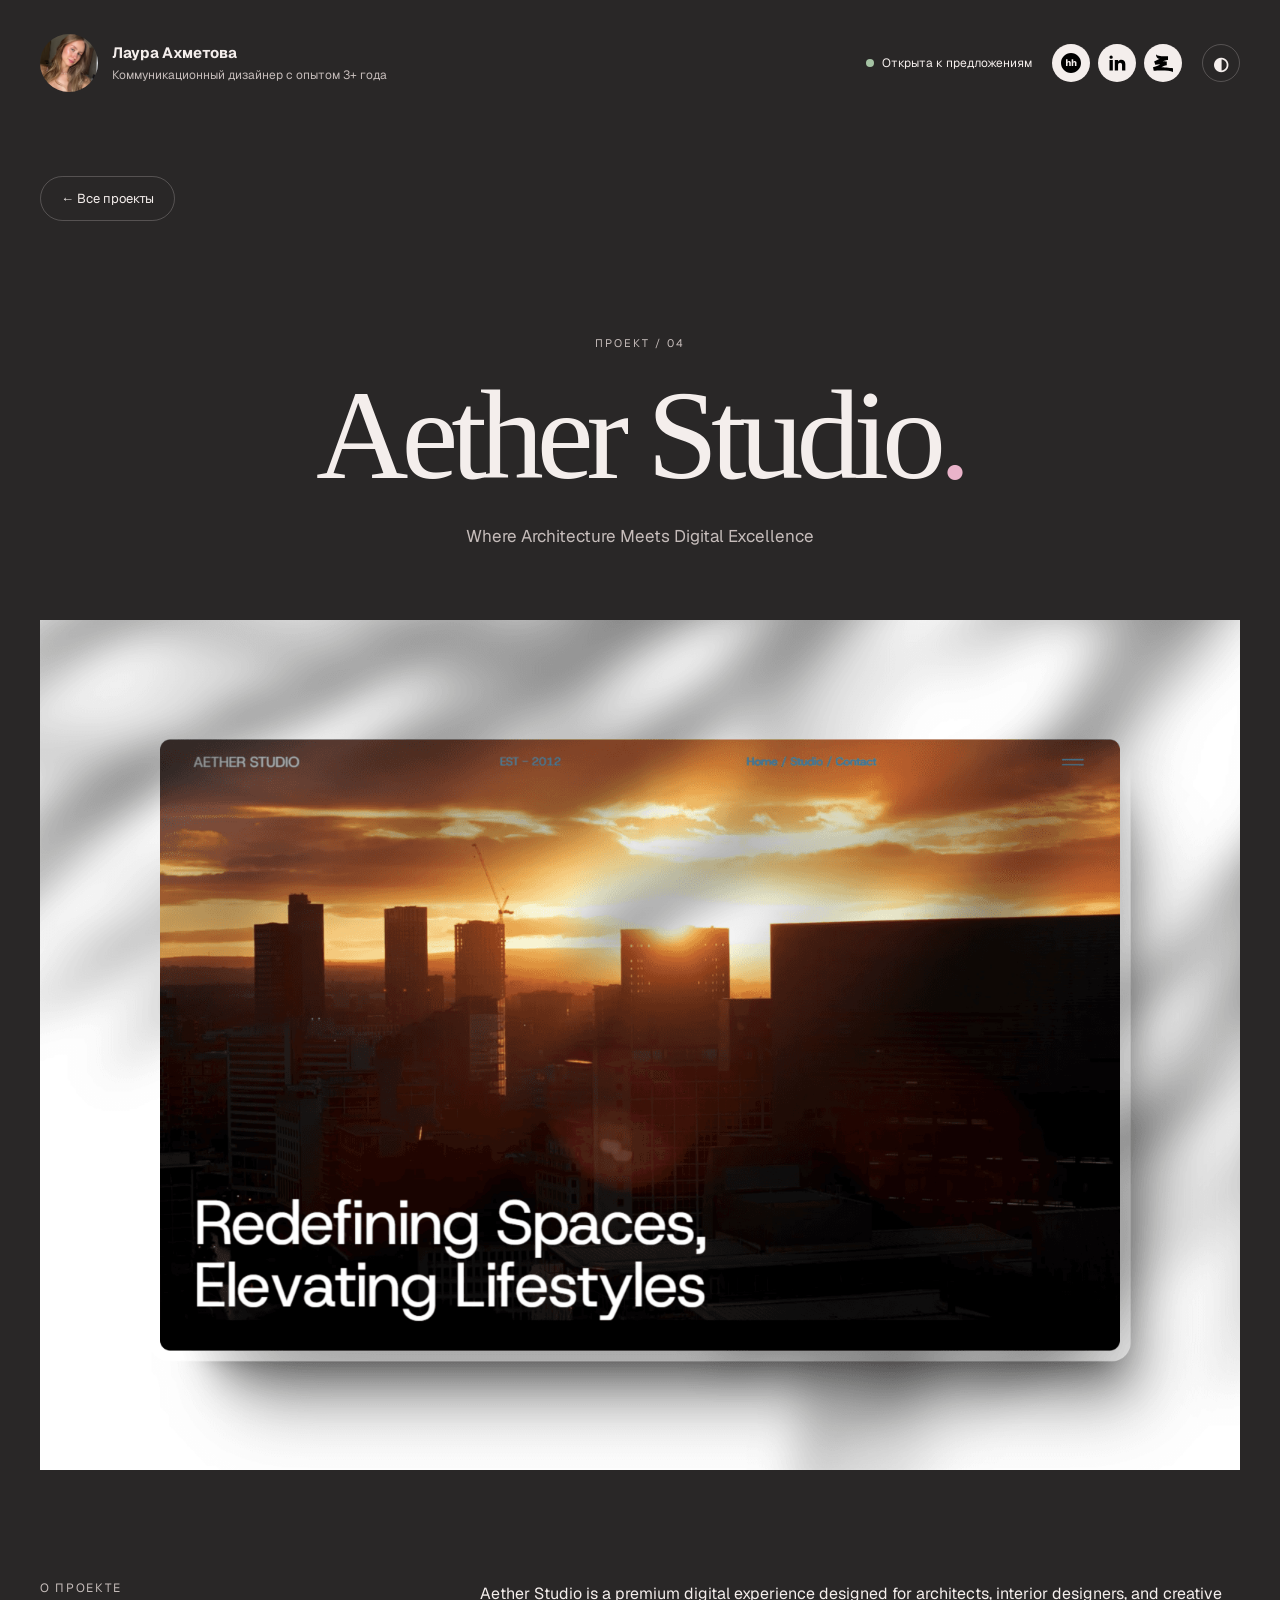
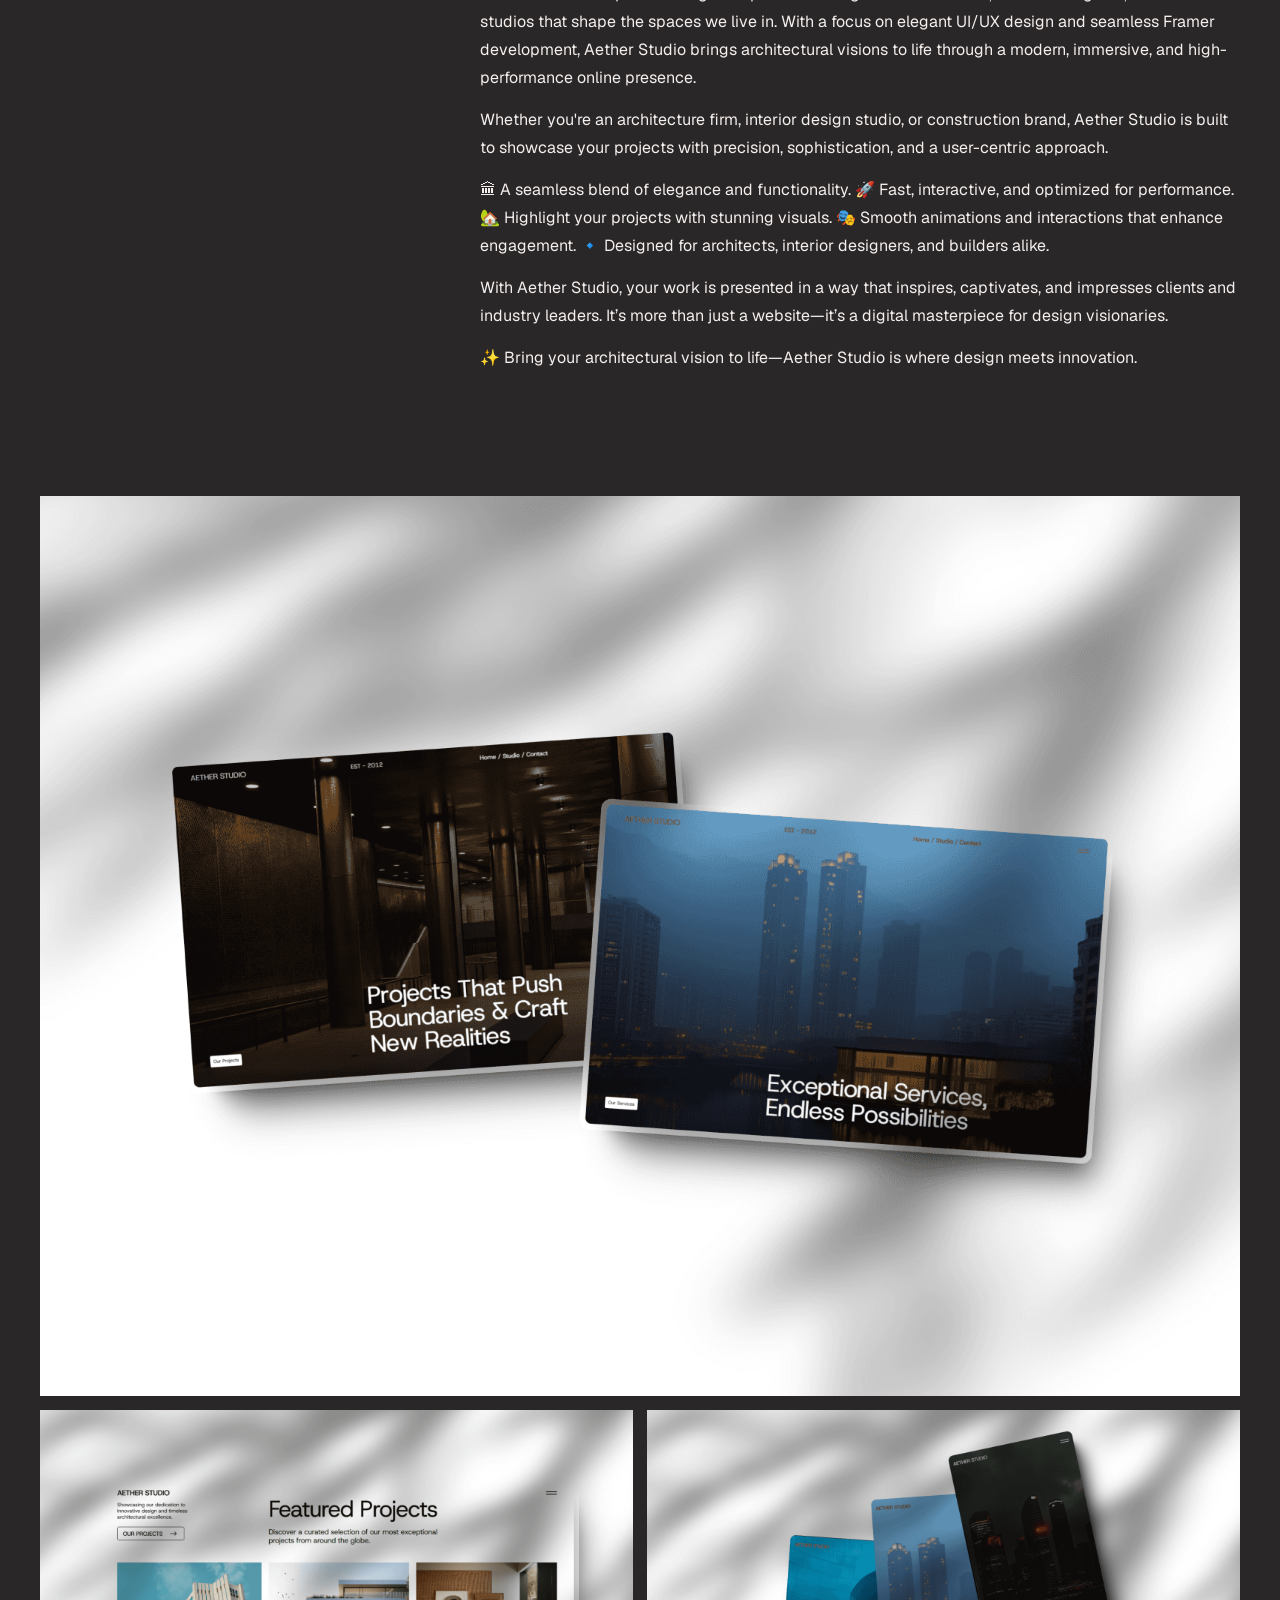
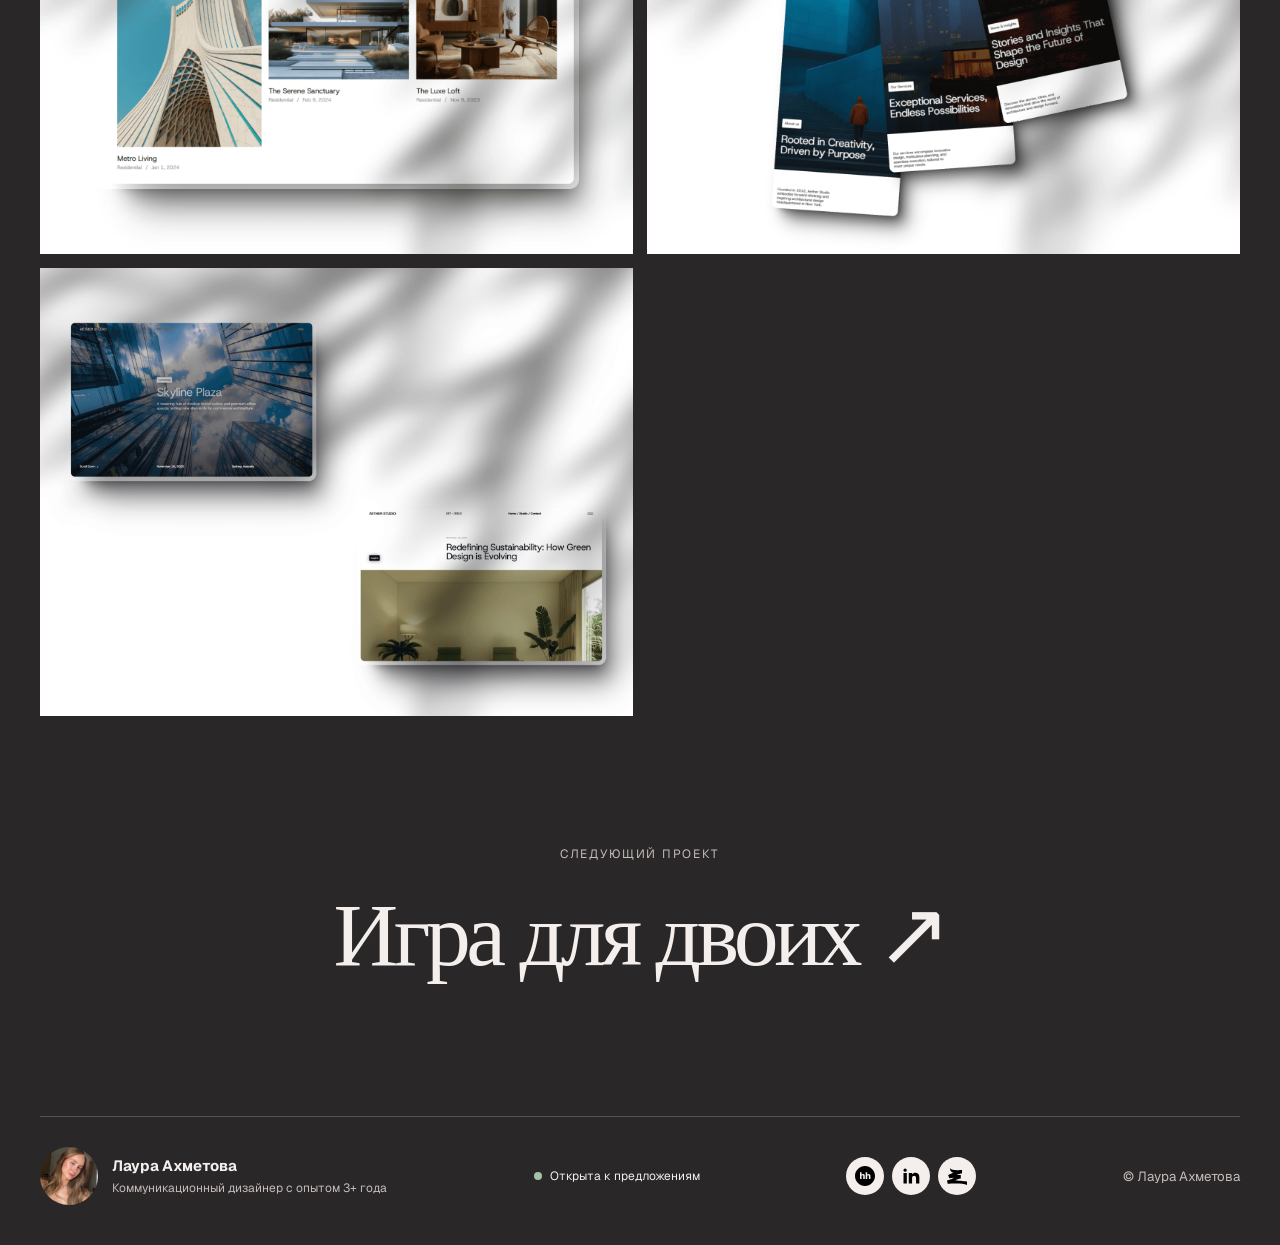
==== project-details/aether-studio.html @ 260665f7 "Initial portfolio version" ====
<!doctype html><html lang="ru"><head><meta charset="utf-8"><meta name="viewport" content="width=device-width,initial-scale=1"><title>Aether Studio — Лаура Ахметова</title><link rel="stylesheet" href="../assets/site.css"><link rel="stylesheet" href="../assets/motion.css"><link rel="stylesheet" href="../assets/project.css"><script src="../assets/motion.js" defer></script><script src="../assets/site.js" defer></script></head><body data-theme="dark"><header class="site-header wrap"><a href="../index.html" aria-label="На главную"><div class="profile"><img src="../assets/img/Cu4nTh9SOAEUHch3rN5iS6zJhA-ade0e6e4.jpg" alt="Лаура Ахметова"><div class="profile-copy"><strong>Лаура Ахметова</strong><span>Коммуникационный дизайнер с опытом 3+ года</span></div></div></a><div class="header-right"><span class="status">Открыта к предложениям</span><div class="socials"><a href="https://hh.ru/applicant/profile/me?hhtmFrom=main" aria-label="hh.ru" target="_blank" rel="noopener"><img src="../assets/img/social-hh.svg" alt=""></a><a href="https://www.linkedin.com/in/laura-akhmetova-39777343a/" aria-label="LinkedIn" target="_blank" rel="noopener"><img src="../assets/img/social-linkedin.svg" alt=""></a><a href="https://setka.ru/users/019d343f-13d5-7e82-8718-7d80f2fd6895" aria-label="Сетка" target="_blank" rel="noopener"><img src="../assets/img/social-setka.svg" alt=""></a></div><button class="theme-toggle" id="theme-toggle" aria-label="Сменить цветовую тему" aria-pressed="false">◐</button></div></header><main class="detail wrap"><a class="back" href="../index.html#projects">← Все проекты</a><div class="detail-heading"><div class="eyebrow">Проект / 04</div><h1 class="detail-title">Aether Studio<span style="color:var(--pink)">.</span></h1><p>Where Architecture Meets Digital Excellence</p></div><img class="detail-cover" src="../assets/img/EVgp4FfBKeWyGi51Bui2IUDZsG0.png" alt="Aether Studio" width="1600" height="1200" decoding="async" loading="lazy" srcset="../assets/img/EVgp4FfBKeWyGi51Bui2IUDZsG0-512w.png 512w, ../assets/img/EVgp4FfBKeWyGi51Bui2IUDZsG0-1024w.png 1024w, ../assets/img/EVgp4FfBKeWyGi51Bui2IUDZsG0.png 1600w" sizes="(max-width: 700px) calc(100vw - 36px), (max-width: 1280px) calc(100vw - 80px), 1200px"><section class="detail-about"><div class="detail-label">О проекте</div><div><p>Aether Studio is a premium digital experience designed for architects, interior designers, and creative studios that shape the spaces we live in. With a focus on elegant UI/UX design and seamless Framer development, Aether Studio brings architectural visions to life through a modern, immersive, and high-performance online presence.</p><p>Whether you&#x27;re an architecture firm, interior design studio, or construction brand, Aether Studio is built to showcase your projects with precision, sophistication, and a user-centric approach.</p><p>🏛 A seamless blend of elegance and functionality. 🚀 Fast, interactive, and optimized for performance. 🏡 Highlight your projects with stunning visuals. 🎭 Smooth animations and interactions that enhance engagement. 🔹 Designed for architects, interior designers, and builders alike.</p><p>With Aether Studio, your work is presented in a way that inspires, captivates, and impresses clients and industry leaders. It’s more than just a website—it’s a digital masterpiece for design visionaries.</p><p>✨ Bring your architectural vision to life—Aether Studio is where design meets innovation.</p></div></section><div class="detail-gallery"><img src="../assets/img/2wIifx4QZtr3Qon18QBxcBrtBqg.png" alt="Aether Studio — макет" loading="lazy" width="1600" height="1200" decoding="async" srcset="../assets/img/2wIifx4QZtr3Qon18QBxcBrtBqg-512w.png 512w, ../assets/img/2wIifx4QZtr3Qon18QBxcBrtBqg-1024w.png 1024w, ../assets/img/2wIifx4QZtr3Qon18QBxcBrtBqg.png 1600w" sizes="(max-width: 700px) calc(100vw - 36px), (max-width: 1280px) calc(100vw - 80px), 1200px"><img src="../assets/img/6zYTwmdg5nbGTmCcfeeCbzKD3g.png" alt="Aether Studio — макет" loading="lazy" width="1600" height="1200" decoding="async" srcset="../assets/img/6zYTwmdg5nbGTmCcfeeCbzKD3g-512w.png 512w, ../assets/img/6zYTwmdg5nbGTmCcfeeCbzKD3g-1024w.png 1024w, ../assets/img/6zYTwmdg5nbGTmCcfeeCbzKD3g.png 1600w" sizes="(max-width: 700px) calc(100vw - 36px), (max-width: 1280px) calc(100vw - 80px), 1200px"><img src="../assets/img/TyEM7VchzTqgAtdJuvoCpthNs.png" alt="Aether Studio — макет" loading="lazy" width="1600" height="1200" decoding="async" srcset="../assets/img/TyEM7VchzTqgAtdJuvoCpthNs-512w.png 512w, ../assets/img/TyEM7VchzTqgAtdJuvoCpthNs-1024w.png 1024w, ../assets/img/TyEM7VchzTqgAtdJuvoCpthNs.png 1600w" sizes="(max-width: 700px) calc(100vw - 36px), (max-width: 1280px) calc(100vw - 80px), 1200px"><img src="../assets/img/jPEzl2WkyMJps5tJz4RfXQQbBBg.png" alt="Aether Studio — макет" loading="lazy" width="1800" height="1360" decoding="async" srcset="../assets/img/jPEzl2WkyMJps5tJz4RfXQQbBBg-512w.png 512w, ../assets/img/jPEzl2WkyMJps5tJz4RfXQQbBBg-1024w.png 1024w, ../assets/img/jPEzl2WkyMJps5tJz4RfXQQbBBg.png 1800w" sizes="(max-width: 700px) calc(100vw - 36px), (max-width: 1280px) calc(100vw - 80px), 1200px"></div><a class="next-project" href="igra-dlya-dvoih.html"><span>Следующий проект</span><strong>Игра для двоих ↗</strong></a></main><footer class="footer wrap"><div class="profile"><img src="../assets/img/Cu4nTh9SOAEUHch3rN5iS6zJhA-ade0e6e4.jpg" alt="Лаура Ахметова"><div class="profile-copy"><strong>Лаура Ахметова</strong><span>Коммуникационный дизайнер с опытом 3+ года</span></div></div><span class="status">Открыта к предложениям</span><div class="socials"><a href="https://hh.ru/applicant/profile/me?hhtmFrom=main" aria-label="hh.ru" target="_blank" rel="noopener"><img src="../assets/img/social-hh.svg" alt=""></a><a href="https://www.linkedin.com/in/laura-akhmetova-39777343a/" aria-label="LinkedIn" target="_blank" rel="noopener"><img src="../assets/img/social-linkedin.svg" alt=""></a><a href="https://setka.ru/users/019d343f-13d5-7e82-8718-7d80f2fd6895" aria-label="Сетка" target="_blank" rel="noopener"><img src="../assets/img/social-setka.svg" alt=""></a></div><small>© Лаура Ахметова</small></footer></body></html>
---- assets/site.css ----
@import url('fonts.css');
:root{--bg:#292727;--ink:#f4eeec;--muted:#c5bcba;--pink:#eab3ca;--line:rgba(244,238,236,.22);--paper:#f4eeec;--dark:#292727}*{box-sizing:border-box}html{scroll-behavior:smooth}body{margin:0;background:var(--bg);color:var(--ink);font-family:Geist,Arial,sans-serif;transition:background .5s,color .5s}body[data-theme=pink]{--bg:#eab3ca;--ink:#292727;--muted:#59464e;--line:rgba(41,39,39,.25);--pink:#fff9f7}a{color:inherit;text-decoration:none}button{font:inherit;cursor:pointer}img,video{display:block;max-width:100%}a:focus-visible,button:focus-visible{outline:3px solid #eab3ca;outline-offset:5px}.wrap{width:min(1200px,calc(100% - 80px));margin:auto}.site-header{display:flex;align-items:center;justify-content:space-between;gap:24px;padding:34px 0}.profile{display:flex;align-items:center;gap:14px}.profile img{width:58px;height:58px;object-fit:cover;border-radius:50%}.profile-copy strong,.profile-copy span{display:block}.profile-copy strong{font-size:15px}.profile-copy span{font-size:12px;color:var(--muted);margin-top:5px}.header-right{display:flex;align-items:center;gap:20px}.status{font-size:12px;white-space:nowrap}.status:before{content:'';display:inline-block;width:8px;height:8px;background:#a5c3a4;border-radius:50%;margin-right:8px}.socials{display:flex;gap:8px}.socials a,.theme-toggle{height:38px;min-width:38px;border:1px solid var(--line);border-radius:50%;display:grid;place-items:center;font-size:12px;font-weight:700}.theme-toggle{background:transparent;color:inherit;font-size:18px}.hero{position:relative;overflow:hidden;text-align:center;padding:118px 20px 100px}.hero-inner{position:relative;z-index:1;max-width:1030px;margin:auto}.eyebrow{font-size:11px;letter-spacing:.18em;text-transform:uppercase;color:var(--muted)}h1,h2,h3,p{margin-top:0}.hero h1,.section-title,.contact h2,.detail-title{font-family:Georgia,'Times New Roman',serif;font-weight:400;letter-spacing:-.055em}.hero h1{font-size:clamp(48px,6.4vw,96px);line-height:1.04;margin:26px auto 28px;max-width:1050px}.hero h1 em{color:var(--pink);font-weight:400}.hero-description{font-size:clamp(15px,1.4vw,18px);line-height:1.65;color:var(--muted);max-width:720px;margin:0 auto}.hero-actions{display:flex;justify-content:center;flex-wrap:wrap;gap:10px;margin-top:34px}.button{border:1px solid var(--line);border-radius:100px;padding:15px 23px;font-size:13px;display:inline-flex;align-items:center;justify-content:center;gap:22px;min-height:50px;transition:background .3s,color .3s}.button.primary{background:var(--pink);border-color:var(--pink);color:#292727}.button:hover{background:var(--paper);color:var(--dark)}.hero-bow-left,.hero-bow-right{position:absolute;width:clamp(150px,20vw,300px);height:clamp(150px,20vw,300px);top:38%;pointer-events:none}.hero-bow-left{left:-7%;transform:rotate(-23deg)}.hero-bow-right{right:-7%;transform:rotate(22deg)}.strip{display:flex;gap:12px;overflow:auto;padding:0 0 12px;scrollbar-width:none}.strip::-webkit-scrollbar{display:none}.strip-item{flex:0 0 clamp(200px,24vw,340px);height:220px;overflow:hidden;border-radius:3px;background:#4c4647}.strip-item img,.strip-item video{width:100%;height:100%;object-fit:cover}.section{padding:145px 0 0}.section-head{display:flex;align-items:end;justify-content:space-between;gap:30px;margin-bottom:46px}.section-title{font-size:clamp(52px,7vw,96px);line-height:1;margin:0}.section-note{font-size:12px;letter-spacing:.12em;text-transform:uppercase;color:var(--muted)}.project-list{display:grid;gap:60px}.project-card{display:block}.project-image{width:100%;aspect-ratio:16/9;object-fit:cover;border-radius:4px}.project-caption{display:flex;align-items:center;gap:18px;margin-top:16px;padding:15px 20px;border:1px solid var(--line);border-radius:100px;position:relative;overflow:hidden}.project-caption>*{position:relative;z-index:1}.project-logo{width:42px;height:42px;object-fit:cover;border-radius:50%;background:#fff}.project-title{font-size:19px;font-weight:600}.project-subtitle{font-size:13px;color:var(--muted);margin-top:4px}.project-arrow{margin-left:auto;font-size:24px}.motion-intro{max-width:560px;color:var(--muted);line-height:1.6}.motion-grid{display:grid;grid-template-columns:repeat(3,1fr);gap:12px;margin-top:35px}.motion-item{border:1px solid var(--line);padding:20px;min-width:0}.motion-preview{height:180px;display:grid;place-items:center}.motion-preview [data-bow-variant]{width:140px;height:140px}.motion-item button{width:100%;background:transparent;color:inherit;border:0;border-top:1px solid var(--line);padding:18px 0 0;text-align:left}.motion-item button[aria-pressed=true]{color:var(--pink)}.experience-list{border-top:1px solid var(--line)}.experience{display:grid;grid-template-columns:1fr 2fr;gap:45px;padding:40px 0;border-bottom:1px solid var(--line)}.experience h3{font-family:Georgia,serif;font-size:32px;font-weight:400;margin-bottom:10px}.experience-meta{font-size:13px;color:var(--muted);line-height:1.6}.experience-copy{line-height:1.7;color:var(--ink);font-size:15px}.experience-copy p{margin-bottom:12px}.about-grid{display:grid;grid-template-columns:1fr 1.4fr;gap:80px}.about-copy{font-family:Georgia,serif;font-size:clamp(23px,2.4vw,34px);line-height:1.35}.skills{display:grid;grid-template-columns:repeat(2,1fr);gap:0 50px}.skill{padding:22px 0;border-bottom:1px solid var(--line);font-size:16px}.contact{text-align:center;padding:160px 20px 110px}.contact h2{font-size:clamp(58px,8vw,110px);line-height:1;margin:20px 0 35px}.footer{border-top:1px solid var(--line);padding:30px 0 40px;display:flex;align-items:center;justify-content:space-between;gap:20px}.footer small{color:var(--muted)}@media(max-width:700px){.wrap{width:calc(100% - 36px)}.site-header{padding:22px 0;align-items:flex-start}.profile img{width:48px;height:48px}.profile-copy span{max-width:180px;line-height:1.3}.header-right{gap:10px}.header-right .socials{display:none}.status{font-size:10px}.hero{padding:95px 18px 75px}.hero h1{font-size:clamp(42px,10vw,65px)}.hero-bow-left,.hero-bow-right{width:125px;height:125px;top:22%;opacity:.55}.hero-bow-left{left:-65px}.hero-bow-right{right:-65px}.hero-actions{flex-direction:column;align-items:stretch;max-width:340px;margin-left:auto;margin-right:auto}.strip-item{height:180px}.section{padding-top:100px}.section-head{align-items:start;flex-direction:column;gap:15px;margin-bottom:30px}.project-list{gap:42px}.project-image{aspect-ratio:4/3}.project-caption{padding:12px 15px}.project-title{font-size:16px}.project-subtitle{font-size:11px}.project-logo{width:36px;height:36px}.motion-grid{grid-template-columns:1fr}.motion-preview{height:130px}.motion-preview [data-bow-variant]{width:110px;height:110px}.experience,.about-grid{grid-template-columns:1fr;gap:15px}.experience{padding:30px 0}.experience h3{font-size:27px}.about-copy{font-size:25px}.skills{grid-template-columns:1fr}.contact{padding:110px 18px 80px}.footer{align-items:flex-start;flex-direction:column}}@media(max-width:390px){.header-right .status{display:none}.hero h1{font-size:41px}}@media(prefers-reduced-motion:reduce){html{scroll-behavior:auto}*,*:before,*:after{animation-duration:.01ms!important;animation-iteration-count:1!important;transition-duration:.01ms!important}}
.socials a{background:#f4eeec}.socials img{width:20px;height:20px;object-fit:contain}
.strip-shell{position:relative}.strip{overflow:hidden}.strip-track,.strip-copy{display:flex;gap:12px}.strip-track{width:max-content;animation:ticker 70s linear infinite}.strip-copy{flex-shrink:0}.strip-shell.is-paused .strip-track{animation-play-state:paused}.strip-pause{position:absolute;right:20px;bottom:20px;color:#292727;background:#f4eeec;border:0;border-radius:50px;padding:8px 12px;font-size:11px}.skill-track{height:3px;background:var(--line);margin-top:18px}.skill-track div{height:100%;background:var(--pink)}@keyframes ticker{to{transform:translateX(calc(-50% - 6px))}}@media(max-width:700px){.site-header{display:grid;grid-template-columns:1fr;gap:16px}.header-right{display:flex;justify-content:space-between;width:100%}.header-right .socials{display:flex;margin-left:auto}.header-right .status{display:block}.hero{padding-top:75px}.hero-bow-left,.hero-bow-right{display:none}}
.motion-preview .bow-preview{min-height:0;width:140px;height:140px}.project-card:hover .project-subtitle,.project-card:focus-visible .project-subtitle{color:#59464e}@media(max-width:700px){.motion-preview .bow-preview{width:110px;height:110px}}
.skill summary{cursor:pointer;list-style:none}.skill summary::-webkit-details-marker{display:none}.skill details p{font-size:13px;line-height:1.6;color:var(--muted);margin:16px 0 0}
.section-nav{display:flex;justify-content:flex-end;gap:26px;border-top:1px solid var(--line);padding-top:14px;font-size:12px;color:var(--muted)}.section-nav a:hover,.motion-link:hover{color:var(--ink)}.motion-link{display:inline-block;margin-top:22px;font-size:12px;color:var(--muted);text-decoration:underline;text-underline-offset:4px}.hero h1{font-size:clamp(48px,5.7vw,82px)}.hero{padding-top:92px;padding-bottom:80px}.experience-copy ul{margin:0;padding-left:19px}.experience-copy li{padding-left:3px;margin:0 0 9px}.experience-copy li::marker{color:var(--pink)}.experience-lead{color:var(--muted);margin-bottom:25px!important}.experience-group{margin:0 0 28px}.experience-group:last-child{margin-bottom:0}.experience-group h4{font-size:16px;line-height:1.5;margin:0 0 12px;font-weight:600}@media(max-width:700px){.section-nav{justify-content:flex-start;gap:24px}.hero{padding-top:60px;padding-bottom:65px}.hero h1{font-size:clamp(42px,10vw,65px)}.hero-bow-left{display:block;top:8px;left:-46px;width:100px;height:100px;opacity:.7}.hero-bow-right{display:none}}@media(max-width:390px){.hero h1{font-size:41px}}
/* A darker accent keeps type legible on the pink theme. */
body[data-theme="pink"]{--pink:#6a304b}body[data-theme="pink"] .button.primary{background:#fff9f7;border-color:#fff9f7;color:#292727}body[data-theme="pink"] .status:before{background:#39764b}@media(min-width:701px) and (max-width:1100px){.hero{padding-top:100px}.hero-bow-left{display:block;top:0;left:calc(50% - 45px);width:90px;height:90px;opacity:.75;transform:rotate(-12deg)}.hero-bow-right{display:none}}
.strip-shell.is-out-of-view .strip-track{animation-play-state:paused}
---- assets/motion.css ----
/* Ribbon artwork and interaction layer */
[data-bow], [data-bow-variant] { --bow-color: #eab3ca; --bow-line: #262424; }
body[data-theme="pink"] [data-bow], body[data-theme="pink"] [data-bow-variant] { --bow-color: transparent; --bow-line: #fffaf5; }
.bow-inner { display: block; width: 100%; height: 100%; transform: translate(var(--bow-x, 0), var(--bow-y, 0)) rotate(var(--bow-tilt, 0deg)); transition: transform 650ms cubic-bezier(.2,.8,.2,1); will-change: transform; }
.bow-art { display: block; width: 100%; height: 100%; overflow: visible; }
.bow-shape { fill: var(--bow-color, #eab3ca); stroke: var(--bow-line, #292526); stroke-width: 3; stroke-linejoin: round; vector-effect: non-scaling-stroke; }
.bow-crease { fill: none; stroke: var(--bow-line, #292526); stroke-width: 2; stroke-linecap: round; opacity: .75; vector-effect: non-scaling-stroke; }
.bow-loop, .bow-tail { transform-box: fill-box; }
.bow-loop-left, .bow-tail-left { transform-origin: right center; }
.bow-loop-right, .bow-tail-right { transform-origin: left center; }
[data-motion="sway"] .bow-loop-left { animation: bow-left 4.8s ease-in-out infinite; }
[data-motion="sway"] .bow-loop-right { animation: bow-right 4.8s ease-in-out infinite; }
[data-motion="sway"] .bow-tail-left { animation: tail-left 4.8s ease-in-out infinite; }
[data-motion="sway"] .bow-tail-right { animation: tail-right 4.8s ease-in-out infinite; }
[data-motion="draw"] .bow-shape, [data-motion="draw"] .bow-crease { stroke-dasharray: 1300; animation: bow-draw 4.6s ease-in-out infinite; }
[data-motion="draw"] .bow-loop-left { animation: bow-fold-left 4.6s ease-in-out infinite; }
[data-motion="draw"] .bow-loop-right { animation: bow-fold-right 4.6s ease-in-out infinite; }
[data-motion="follow"] .bow-inner { cursor: grab; touch-action: pan-y; }
[data-motion="follow"] .bow-inner:active { cursor: grabbing; }
.bow-observed [data-bow]:not(.bow-in-view) *, .bow-observed [data-bow-variant]:not(.bow-in-view) * { animation-play-state: paused !important; }
.bow-preview { min-height: 220px; width: 100%; display: grid; place-items: center; overflow: hidden; }
.bow-preview .bow-inner { width: min(100%, 300px); aspect-ratio: 1; }
.bow-button { position: relative; isolation: isolate; overflow: hidden; }
.bow-button > :not(.bow-button-art) { position: relative; z-index: 2; }
.bow-button-art { position: absolute; z-index: -1; width: 150%; aspect-ratio: 1; left: -25%; top: 50%; transform: translateY(-50%) scale(.12); opacity: 0; transition: transform .65s cubic-bezier(.2,.8,.2,1), opacity .35s ease; pointer-events: none; --bow-color: #eab3ca; --bow-line: #eab3ca; }
.bow-button:hover .bow-button-art, .bow-button:focus-visible .bow-button-art { transform: translateY(-50%) scale(1.25); opacity: 1; }
.bow-button:hover, .bow-button:focus-visible { color: #292526; }
body[data-theme="pink"] .bow-button-art { --bow-color: #fffaf5; --bow-line: #fffaf5; }
.project-card .project-caption { position: relative; isolation: isolate; overflow: hidden; }
.project-card .project-caption::before { content: ""; position: absolute; inset: 0; background: #eab3ca; transform: translateY(101%); z-index: -1; transition: transform .45s cubic-bezier(.2,.8,.2,1); }
.project-card:hover .project-caption::before, .project-card:focus-visible .project-caption::before, .project-card:focus-within .project-caption::before { transform: translateY(0); }
.project-card:hover .project-caption, .project-card:focus-visible .project-caption, .project-card:focus-within .project-caption { color: #292526; }
body[data-theme="pink"] .project-caption::before { background: #fffaf5; }
.bow-loader { position: fixed; inset: 0; z-index: 9999; display: grid; place-items: center; color: #eab3ca; background: #292526; pointer-events: none; opacity: 1; transition: opacity .4s ease, visibility .4s; }
.bow-loader.is-finished { opacity: 0; visibility: hidden; }
.bow-loader-mark { width: 150px; text-align: center; font: 500 12px/1 sans-serif; letter-spacing: .25em; }
.bow-loader .bow-art { height: 140px; --bow-color: transparent; --bow-line: #eab3ca; }
.bow-loader .bow-shape, .bow-loader .bow-crease { stroke-dasharray: 1300; animation: loader-draw .8s ease both; }
@keyframes bow-left { 0%,100% { transform: rotate(-1deg); } 50% { transform: rotate(3deg); } }
@keyframes bow-right { 0%,100% { transform: rotate(1deg); } 50% { transform: rotate(-3deg); } }
@keyframes tail-left { 0%,100% { transform: rotate(-1deg); } 50% { transform: rotate(3deg); } }
@keyframes tail-right { 0%,100% { transform: rotate(1deg); } 50% { transform: rotate(-3deg); } }
@keyframes bow-draw { 0%, 8% { stroke-dashoffset: 1300; fill-opacity: 0; } 38%, 80% { stroke-dashoffset: 0; fill-opacity: 1; } 100% { stroke-dashoffset: 0; fill-opacity: 1; } }
@keyframes bow-fold-left { 0%, 12% { transform: scaleX(.35) rotate(-12deg); opacity: .3; } 45%, 100% { transform: scaleX(1) rotate(0); opacity: 1; } }
@keyframes bow-fold-right { 0%, 12% { transform: scaleX(.35) rotate(12deg); opacity: .3; } 45%, 100% { transform: scaleX(1) rotate(0); opacity: 1; } }
@keyframes loader-draw { from { stroke-dashoffset: 1300; } to { stroke-dashoffset: 0; } }
@media (prefers-reduced-motion: reduce) {
  [data-bow] *, [data-bow-variant] *, .bow-button-art, .project-caption::before { animation: none !important; transition-duration: .01ms !important; }
}

/* Larger previews keep the ribbon detail visible at every viewport size. */
.motion-preview { height: 260px; }
.motion-preview .bow-preview { width: min(100%, 260px); height: 260px; min-height: 0; }
.motion-preview .bow-inner { width: 100%; height: 100%; }
.motion-item button { position: relative; padding-right: 75px; }
.motion-item button[aria-pressed="true"] { color: #eab3ca; text-decoration: underline; text-underline-offset: 5px; }
.motion-selected-label { display: none; position: absolute; right: 0; top: 17px; padding: 4px 7px; border: 1px solid currentColor; border-radius: 20px; font-size: 10px; line-height: 1; text-decoration: none; }
.motion-item button[aria-pressed="true"] .motion-selected-label { display: inline-block; }
.motion-description { margin: 10px 0 2px; color: var(--muted); font-size: 12px; line-height: 1.5; }
body[data-theme="pink"] .motion-item button[aria-pressed="true"] { color: #292727; }
body[data-theme="pink"] a:focus-visible, body[data-theme="pink"] button:focus-visible { outline-color: #292727; }

/* A row of ribbons appears behind the button label on interaction. */
.bow-button-art { inset: 0; width: 100%; height: 100%; aspect-ratio: auto; display: flex; align-items: center; justify-content: space-around; gap: 0; padding: 0 4px; transform: none; opacity: 0; background: #eab3ca; transition: opacity .35s ease; }
.bow-button-art .bow-art { flex: 0 0 34px; width: 34px; height: 34px; opacity: .25; transform: translateY(24px) rotate(-12deg); transition: transform .5s cubic-bezier(.2,.8,.2,1); --bow-color: #292727; --bow-line: #292727; }
.bow-button-art .bow-art:nth-child(even) { transform: translateY(-24px) rotate(12deg); transition-delay: .05s; }
.bow-button:hover .bow-button-art, .bow-button:focus-visible .bow-button-art { transform: none; opacity: 1; }
.bow-button:hover .bow-button-art .bow-art, .bow-button:focus-visible .bow-button-art .bow-art { transform: translateY(0) rotate(0); }
body[data-theme="pink"] .bow-button-art { background: #fffaf5; }

/* A translucent wipe preserves the project image while marking the link. */
.project-card { position: relative; }
.project-card::before { content: ""; position: absolute; z-index: 1; left: 0; top: 0; width: 100%; aspect-ratio: 16 / 9; border-radius: 4px; background: linear-gradient(90deg, rgba(234,179,202,.42), rgba(234,179,202,.08)); transform: scaleX(0); transform-origin: left; transition: transform .5s cubic-bezier(.2,.8,.2,1); pointer-events: none; }
.project-card::after { content: "Смотреть проект ↗"; position: absolute; z-index: 2; top: 22px; right: 22px; padding: 11px 16px; border-radius: 100px; color: #292727; background: #fffaf5; font-size: 12px; opacity: 0; transform: translateY(8px); transition: opacity .3s ease, transform .3s ease; pointer-events: none; }
.project-card:hover::before, .project-card:focus-visible::before { transform: scaleX(1); }
.project-card:hover::after, .project-card:focus-visible::after { opacity: 1; transform: translateY(0); }
@media (max-width: 700px) {
  .motion-preview { height: 250px; }
  .motion-preview .bow-preview { width: min(100%, 250px); height: 250px; }
  .project-card::before { aspect-ratio: 4 / 3; }
  .project-card::after { top: 12px; right: 12px; }
}
@media (prefers-reduced-motion: reduce) {
  .bow-button-art .bow-art, .project-card::before, .project-card::after { transition: none !important; }
}
---- assets/project.css ----
.detail{padding-top:50px}.back{display:inline-block;border:1px solid var(--line);border-radius:50px;padding:13px 20px;font-size:13px}.detail-heading{text-align:center;max-width:1000px;margin:115px auto 70px}.detail-title{font-size:clamp(60px,10vw,145px);line-height:.95;margin:25px 0}.detail-heading p{max-width:750px;margin:auto;color:var(--muted);font-size:17px;line-height:1.65}.detail-cover{width:100%;max-height:850px;object-fit:cover}.detail-about{display:grid;grid-template-columns:1fr 2fr;gap:60px;padding:110px 0}.detail-label,.case-number{font-size:12px;letter-spacing:.14em;text-transform:uppercase;color:var(--muted)}.detail-about p,.case-section p{font-size:16px;line-height:1.75;margin:0 0 14px}.detail-gallery{display:grid;grid-template-columns:1fr 1fr;gap:14px}.detail-gallery img{width:100%;height:100%;object-fit:cover}.detail-gallery img:first-child{grid-column:1/-1}.case-stats{display:grid;grid-template-columns:repeat(4,1fr);gap:12px;padding:55px 0;border-bottom:1px solid var(--line)}.case-stats span{font-size:15px;line-height:1.4}.case-stats span:nth-child(odd){font-family:Georgia,serif;font-size:32px;color:var(--pink)}.case-section{display:grid;grid-template-columns:1fr 2fr;gap:60px;padding:85px 0;border-bottom:1px solid var(--line)}.case-section h2{font-size:14px;font-weight:400;color:var(--pink);text-transform:uppercase;letter-spacing:.1em}.case-section h3{font-family:Georgia,serif;font-weight:400;font-size:clamp(32px,4vw,55px);line-height:1.08;letter-spacing:-.04em;margin:20px 0 35px}.next-project{display:flex;flex-direction:column;align-items:center;gap:20px;text-align:center;padding:130px 20px}.next-project span{font-size:12px;text-transform:uppercase;letter-spacing:.14em;color:var(--muted)}.next-project strong{font-family:Georgia,serif;font-weight:400;font-size:clamp(50px,7vw,100px);letter-spacing:-.05em}.next-project:hover strong{color:var(--pink)}@media(max-width:700px){.detail{padding-top:25px}.detail-heading{margin:75px auto 45px}.detail-heading p{font-size:15px}.detail-about,.case-section{grid-template-columns:1fr;gap:25px;padding:60px 0}.detail-gallery{grid-template-columns:1fr}.detail-gallery img:first-child{grid-column:auto}.case-stats{grid-template-columns:1fr 1fr}.case-section h3{margin-bottom:25px}.next-project{padding:90px 0}}
.visual-reference{padding:25px 0 0;color:var(--pink);text-decoration:underline;text-underline-offset:5px;line-height:1.5}
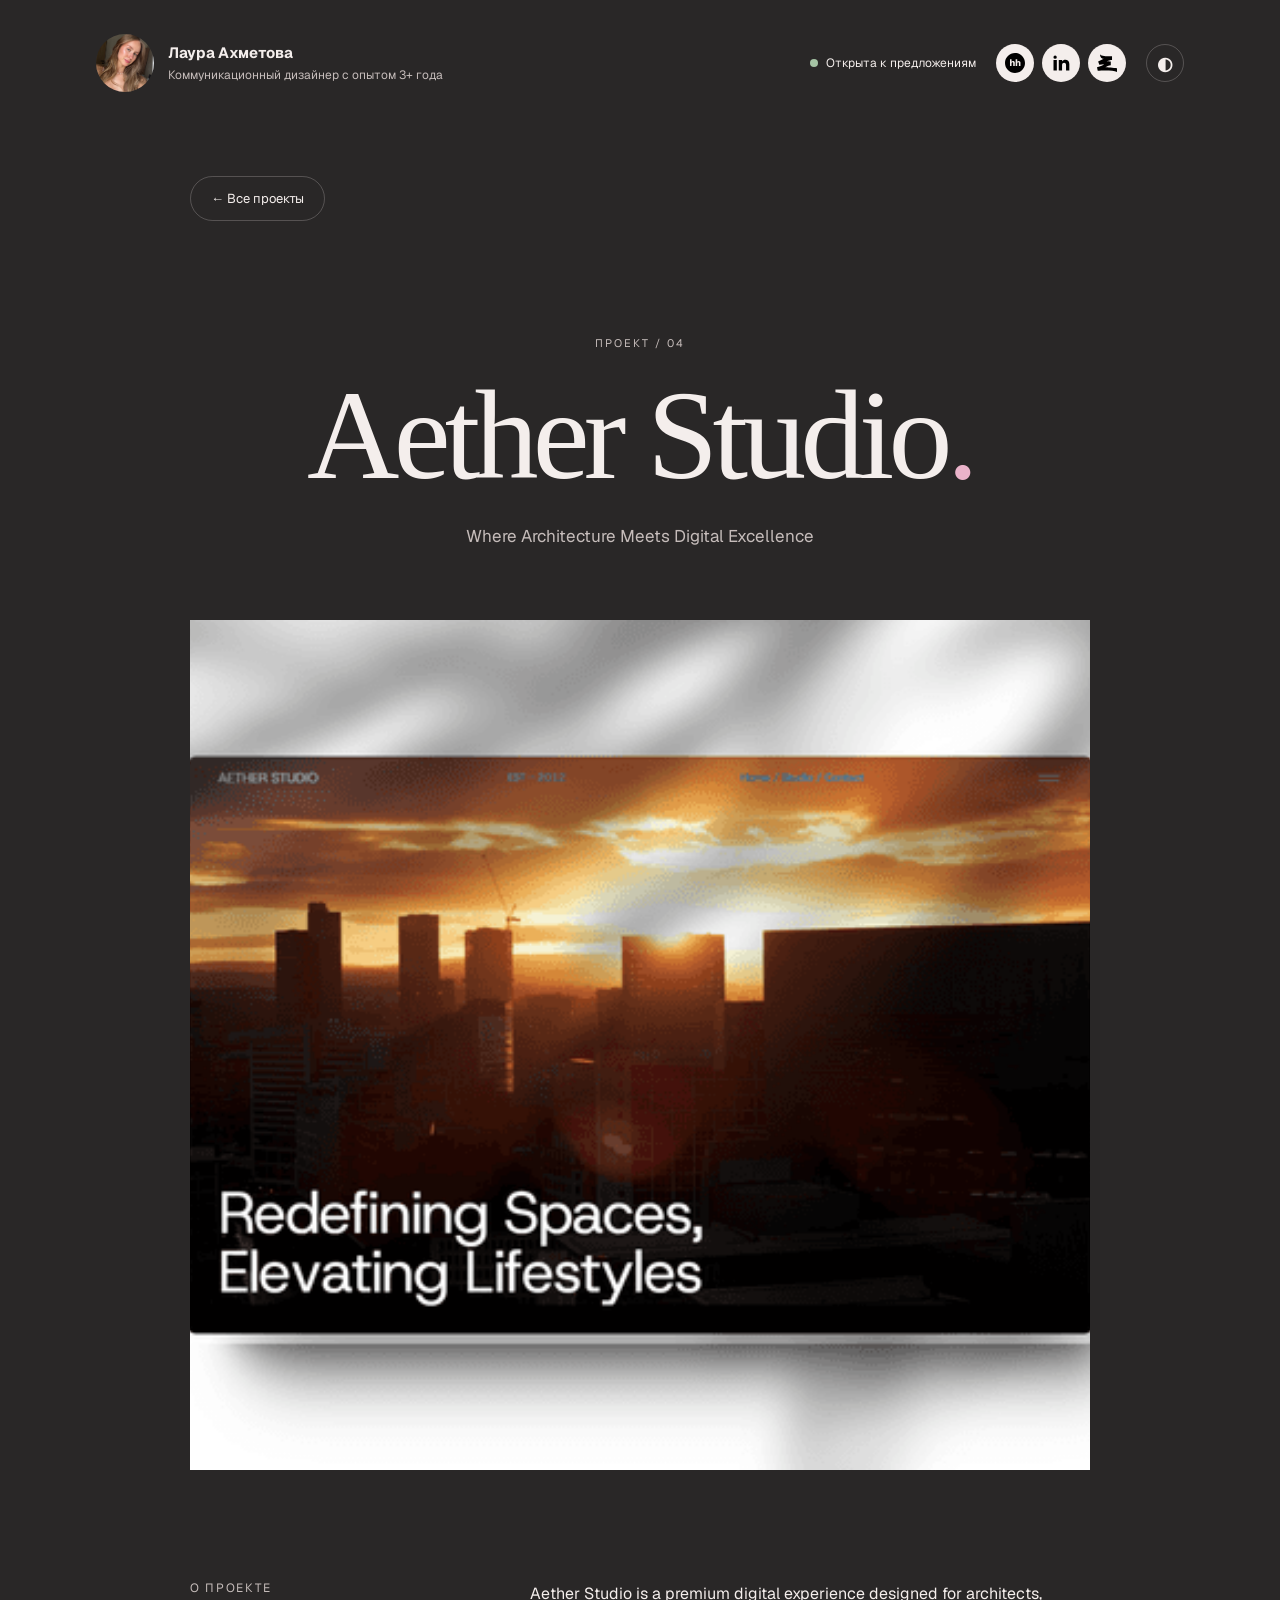
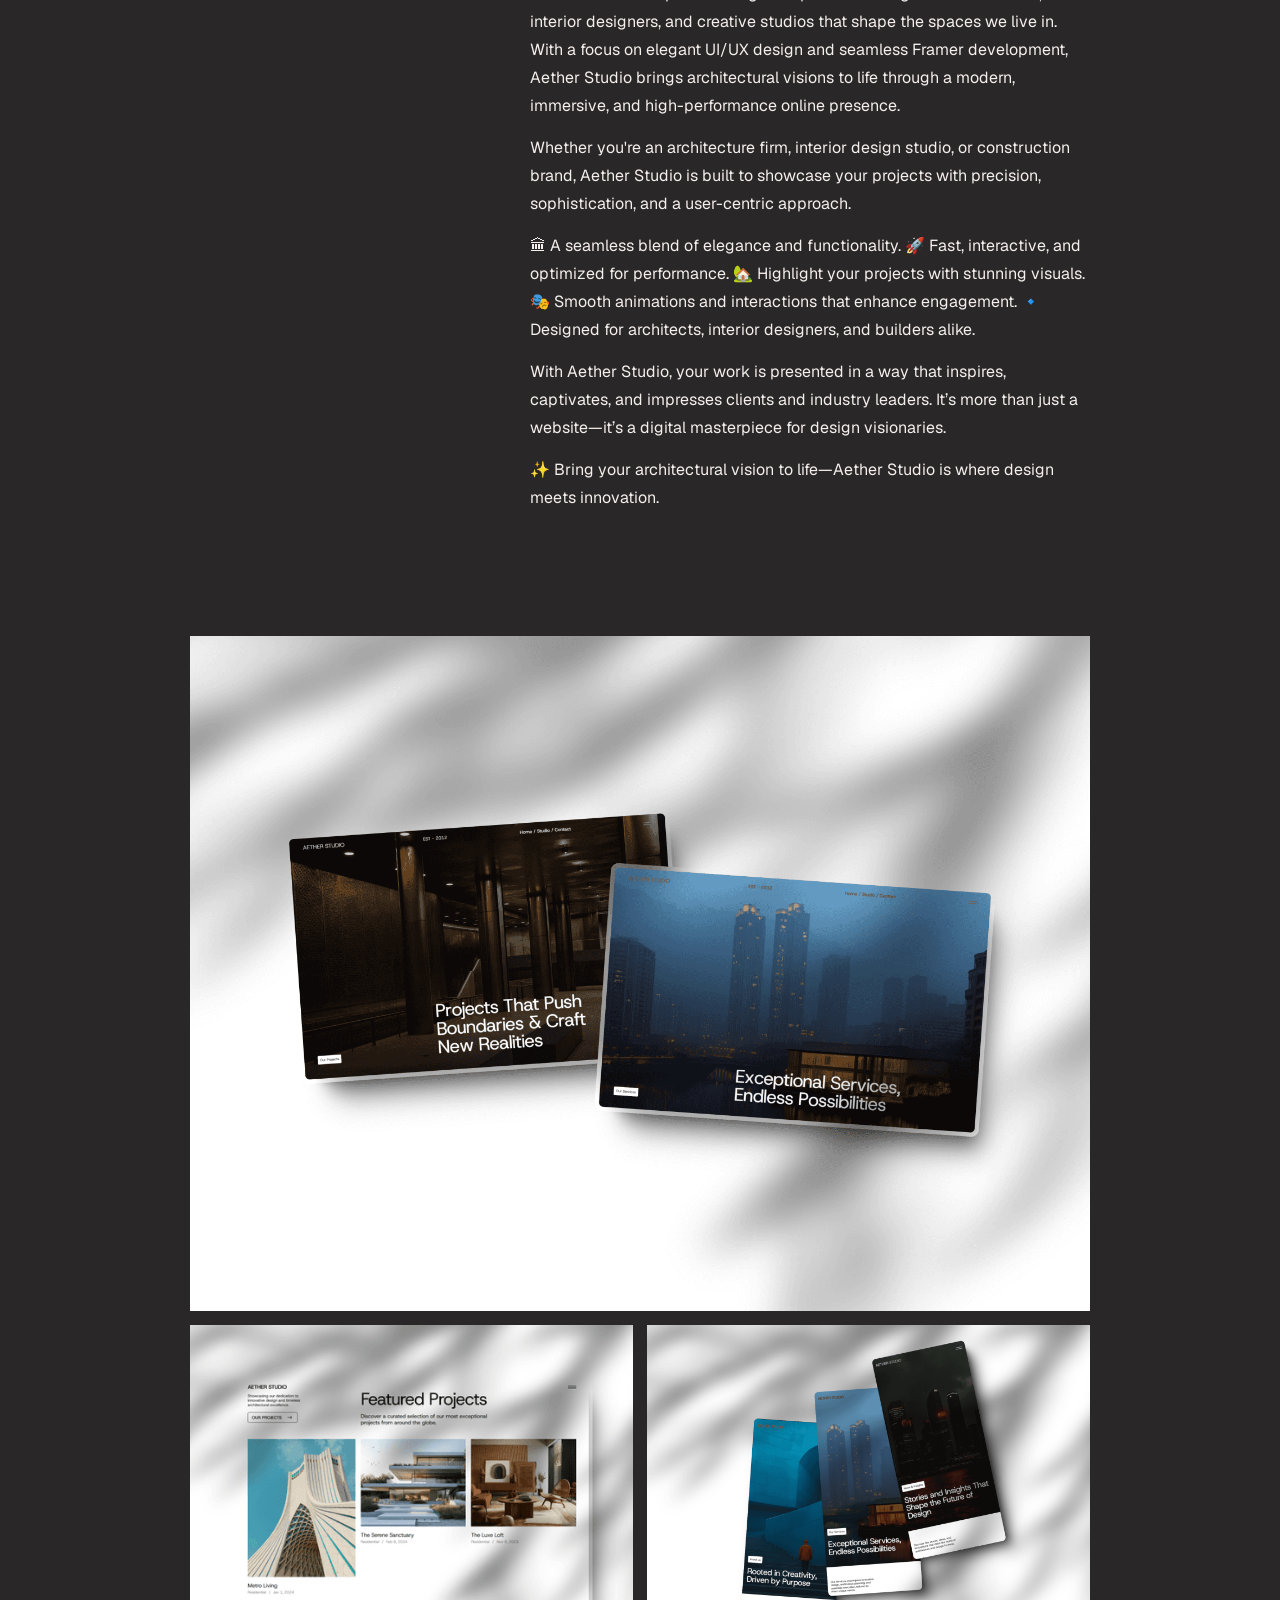
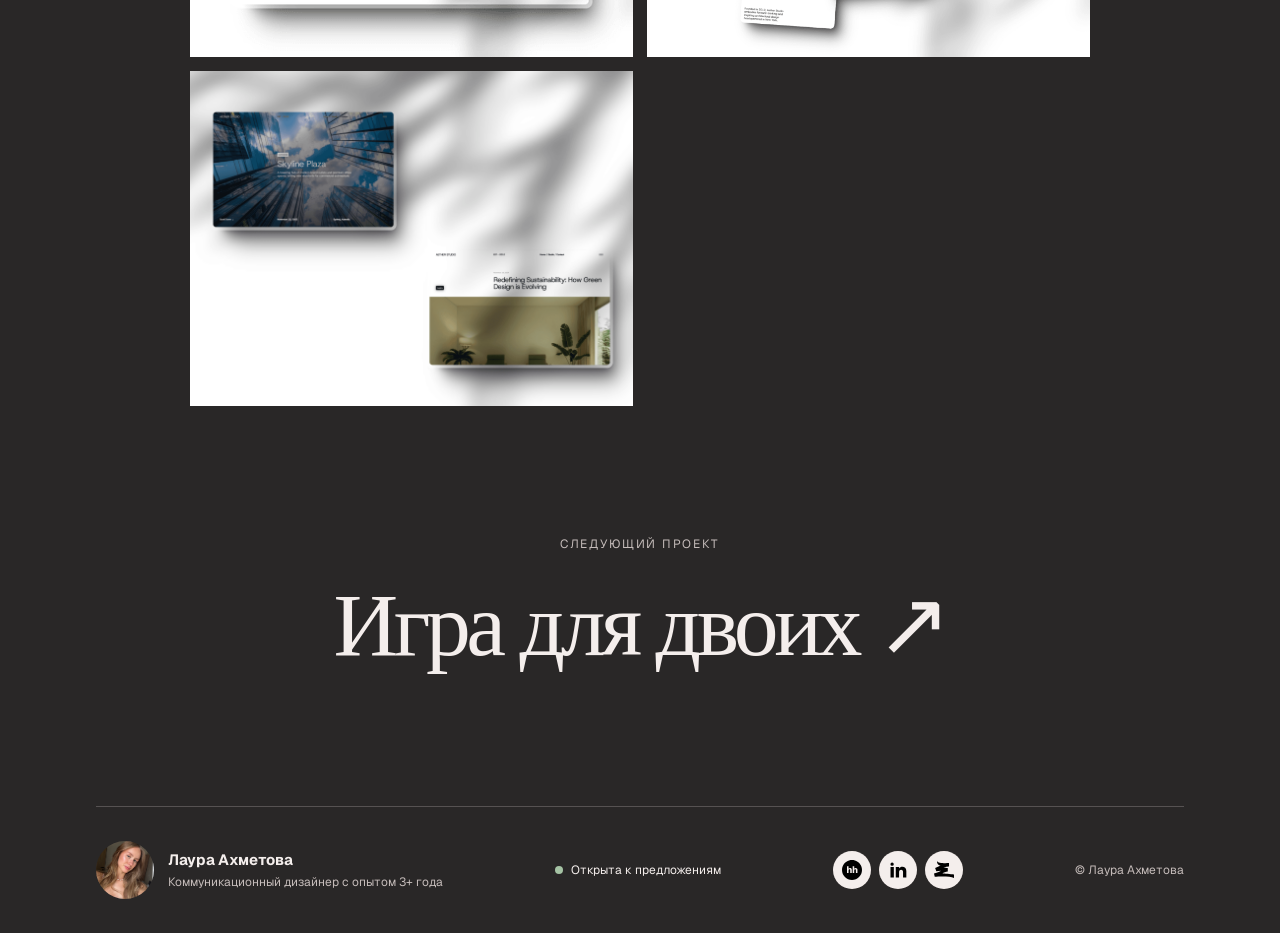
==== commit 8a44281b: "Prepare portfolio for GitHub Pages with bow favicon" ====
--- a/project-details/aether-studio.html
+++ b/project-details/aether-studio.html
@@ -1 +1 @@
-<!doctype html><html lang="ru"><head><meta charset="utf-8"><meta name="viewport" content="width=device-width,initial-scale=1"><title>Aether Studio — Лаура Ахметова</title><link rel="stylesheet" href="../assets/site.css"><link rel="stylesheet" href="../assets/motion.css"><link rel="stylesheet" href="../assets/project.css"><script src="../assets/motion.js" defer></script><script src="../assets/site.js" defer></script></head><body data-theme="dark"><header class="site-header wrap"><a href="../index.html" aria-label="На главную"><div class="profile"><img src="../assets/img/Cu4nTh9SOAEUHch3rN5iS6zJhA-ade0e6e4.jpg" alt="Лаура Ахметова"><div class="profile-copy"><strong>Лаура Ахметова</strong><span>Коммуникационный дизайнер с опытом 3+ года</span></div></div></a><div class="header-right"><span class="status">Открыта к предложениям</span><div class="socials"><a href="https://hh.ru/applicant/profile/me?hhtmFrom=main" aria-label="hh.ru" target="_blank" rel="noopener"><img src="../assets/img/social-hh.svg" alt=""></a><a href="https://www.linkedin.com/in/laura-akhmetova-39777343a/" aria-label="LinkedIn" target="_blank" rel="noopener"><img src="../assets/img/social-linkedin.svg" alt=""></a><a href="https://setka.ru/users/019d343f-13d5-7e82-8718-7d80f2fd6895" aria-label="Сетка" target="_blank" rel="noopener"><img src="../assets/img/social-setka.svg" alt=""></a></div><button class="theme-toggle" id="theme-toggle" aria-label="Сменить цветовую тему" aria-pressed="false">◐</button></div></header><main class="detail wrap"><a class="back" href="../index.html#projects">← Все проекты</a><div class="detail-heading"><div class="eyebrow">Проект / 04</div><h1 class="detail-title">Aether Studio<span style="color:var(--pink)">.</span></h1><p>Where Architecture Meets Digital Excellence</p></div><img class="detail-cover" src="../assets/img/EVgp4FfBKeWyGi51Bui2IUDZsG0.png" alt="Aether Studio" width="1600" height="1200" decoding="async" loading="lazy" srcset="../assets/img/EVgp4FfBKeWyGi51Bui2IUDZsG0-512w.png 512w, ../assets/img/EVgp4FfBKeWyGi51Bui2IUDZsG0-1024w.png 1024w, ../assets/img/EVgp4FfBKeWyGi51Bui2IUDZsG0.png 1600w" sizes="(max-width: 700px) calc(100vw - 36px), (max-width: 1280px) calc(100vw - 80px), 1200px"><section class="detail-about"><div class="detail-label">О проекте</div><div><p>Aether Studio is a premium digital experience designed for architects, interior designers, and creative studios that shape the spaces we live in. With a focus on elegant UI/UX design and seamless Framer development, Aether Studio brings architectural visions to life through a modern, immersive, and high-performance online presence.</p><p>Whether you&#x27;re an architecture firm, interior design studio, or construction brand, Aether Studio is built to showcase your projects with precision, sophistication, and a user-centric approach.</p><p>🏛 A seamless blend of elegance and functionality. 🚀 Fast, interactive, and optimized for performance. 🏡 Highlight your projects with stunning visuals. 🎭 Smooth animations and interactions that enhance engagement. 🔹 Designed for architects, interior designers, and builders alike.</p><p>With Aether Studio, your work is presented in a way that inspires, captivates, and impresses clients and industry leaders. It’s more than just a website—it’s a digital masterpiece for design visionaries.</p><p>✨ Bring your architectural vision to life—Aether Studio is where design meets innovation.</p></div></section><div class="detail-gallery"><img src="../assets/img/2wIifx4QZtr3Qon18QBxcBrtBqg.png" alt="Aether Studio — макет" loading="lazy" width="1600" height="1200" decoding="async" srcset="../assets/img/2wIifx4QZtr3Qon18QBxcBrtBqg-512w.png 512w, ../assets/img/2wIifx4QZtr3Qon18QBxcBrtBqg-1024w.png 1024w, ../assets/img/2wIifx4QZtr3Qon18QBxcBrtBqg.png 1600w" sizes="(max-width: 700px) calc(100vw - 36px), (max-width: 1280px) calc(100vw - 80px), 1200px"><img src="../assets/img/6zYTwmdg5nbGTmCcfeeCbzKD3g.png" alt="Aether Studio — макет" loading="lazy" width="1600" height="1200" decoding="async" srcset="../assets/img/6zYTwmdg5nbGTmCcfeeCbzKD3g-512w.png 512w, ../assets/img/6zYTwmdg5nbGTmCcfeeCbzKD3g-1024w.png 1024w, ../assets/img/6zYTwmdg5nbGTmCcfeeCbzKD3g.png 1600w" sizes="(max-width: 700px) calc(100vw - 36px), (max-width: 1280px) calc(100vw - 80px), 1200px"><img src="../assets/img/TyEM7VchzTqgAtdJuvoCpthNs.png" alt="Aether Studio — макет" loading="lazy" width="1600" height="1200" decoding="async" srcset="../assets/img/TyEM7VchzTqgAtdJuvoCpthNs-512w.png 512w, ../assets/img/TyEM7VchzTqgAtdJuvoCpthNs-1024w.png 1024w, ../assets/img/TyEM7VchzTqgAtdJuvoCpthNs.png 1600w" sizes="(max-width: 700px) calc(100vw - 36px), (max-width: 1280px) calc(100vw - 80px), 1200px"><img src="../assets/img/jPEzl2WkyMJps5tJz4RfXQQbBBg.png" alt="Aether Studio — макет" loading="lazy" width="1800" height="1360" decoding="async" srcset="../assets/img/jPEzl2WkyMJps5tJz4RfXQQbBBg-512w.png 512w, ../assets/img/jPEzl2WkyMJps5tJz4RfXQQbBBg-1024w.png 1024w, ../assets/img/jPEzl2WkyMJps5tJz4RfXQQbBBg.png 1800w" sizes="(max-width: 700px) calc(100vw - 36px), (max-width: 1280px) calc(100vw - 80px), 1200px"></div><a class="next-project" href="igra-dlya-dvoih.html"><span>Следующий проект</span><strong>Игра для двоих ↗</strong></a></main><footer class="footer wrap"><div class="profile"><img src="../assets/img/Cu4nTh9SOAEUHch3rN5iS6zJhA-ade0e6e4.jpg" alt="Лаура Ахметова"><div class="profile-copy"><strong>Лаура Ахметова</strong><span>Коммуникационный дизайнер с опытом 3+ года</span></div></div><span class="status">Открыта к предложениям</span><div class="socials"><a href="https://hh.ru/applicant/profile/me?hhtmFrom=main" aria-label="hh.ru" target="_blank" rel="noopener"><img src="../assets/img/social-hh.svg" alt=""></a><a href="https://www.linkedin.com/in/laura-akhmetova-39777343a/" aria-label="LinkedIn" target="_blank" rel="noopener"><img src="../assets/img/social-linkedin.svg" alt=""></a><a href="https://setka.ru/users/019d343f-13d5-7e82-8718-7d80f2fd6895" aria-label="Сетка" target="_blank" rel="noopener"><img src="../assets/img/social-setka.svg" alt=""></a></div><small>© Лаура Ахметова</small></footer></body></html>+<!doctype html><html lang="ru"><head><meta charset="utf-8"><meta name="viewport" content="width=device-width,initial-scale=1"><title>Aether Studio — Лаура Ахметова</title><link rel="stylesheet" href="../assets/site.css"><link rel="stylesheet" href="../assets/motion.css"><link rel="stylesheet" href="../assets/project.css"><script src="../assets/motion.js" defer></script><script src="../assets/site.js" defer></script><link rel="icon" type="image/svg+xml" href="../assets/icons/favicon.svg"><link rel="icon" type="image/png" sizes="32x32" href="../assets/icons/favicon-32.png"><link rel="icon" type="image/png" sizes="48x48" href="../assets/icons/favicon-48.png"><link rel="apple-touch-icon" sizes="180x180" href="../assets/icons/apple-touch-icon.png"></head><body data-theme="dark"><header class="site-header wrap"><a href="../index.html" aria-label="На главную"><div class="profile"><img src="../assets/img/Cu4nTh9SOAEUHch3rN5iS6zJhA-ade0e6e4.jpg" alt="Лаура Ахметова"><div class="profile-copy"><strong>Лаура Ахметова</strong><span>Коммуникационный дизайнер с опытом 3+ года</span></div></div></a><div class="header-right"><span class="status">Открыта к предложениям</span><div class="socials"><a href="https://hh.ru/applicant/profile/me?hhtmFrom=main" aria-label="hh.ru" target="_blank" rel="noopener"><img src="../assets/img/social-hh.svg" alt=""></a><a href="https://www.linkedin.com/in/laura-akhmetova-39777343a/" aria-label="LinkedIn" target="_blank" rel="noopener"><img src="../assets/img/social-linkedin.svg" alt=""></a><a href="https://setka.ru/users/019d343f-13d5-7e82-8718-7d80f2fd6895" aria-label="Сетка" target="_blank" rel="noopener"><img src="../assets/img/social-setka.svg" alt=""></a></div><button class="theme-toggle" id="theme-toggle" aria-label="Сменить цветовую тему" aria-pressed="false">◐</button></div></header><main class="detail wrap"><a class="back" href="../index.html#projects">← Все проекты</a><div class="detail-heading"><div class="eyebrow">Проект / 04</div><h1 class="detail-title">Aether Studio<span style="color:var(--pink)">.</span></h1><p>Where Architecture Meets Digital Excellence</p></div><img class="detail-cover" src="../assets/img/EVgp4FfBKeWyGi51Bui2IUDZsG0.png" alt="Aether Studio" width="1600" height="1200" decoding="async" loading="lazy" srcset="../assets/img/EVgp4FfBKeWyGi51Bui2IUDZsG0-512w.png 512w, ../assets/img/EVgp4FfBKeWyGi51Bui2IUDZsG0-1024w.png 1024w, ../assets/img/EVgp4FfBKeWyGi51Bui2IUDZsG0.png 1600w" sizes="(max-width: 700px) calc(100vw - 36px), (max-width: 1280px) calc(100vw - 80px), 1200px"><section class="detail-about"><div class="detail-label">О проекте</div><div><p>Aether Studio is a premium digital experience designed for architects, interior designers, and creative studios that shape the spaces we live in. With a focus on elegant UI/UX design and seamless Framer development, Aether Studio brings architectural visions to life through a modern, immersive, and high-performance online presence.</p><p>Whether you&#x27;re an architecture firm, interior design studio, or construction brand, Aether Studio is built to showcase your projects with precision, sophistication, and a user-centric approach.</p><p>🏛 A seamless blend of elegance and functionality. 🚀 Fast, interactive, and optimized for performance. 🏡 Highlight your projects with stunning visuals. 🎭 Smooth animations and interactions that enhance engagement. 🔹 Designed for architects, interior designers, and builders alike.</p><p>With Aether Studio, your work is presented in a way that inspires, captivates, and impresses clients and industry leaders. It’s more than just a website—it’s a digital masterpiece for design visionaries.</p><p>✨ Bring your architectural vision to life—Aether Studio is where design meets innovation.</p></div></section><div class="detail-gallery"><img src="../assets/img/2wIifx4QZtr3Qon18QBxcBrtBqg.png" alt="Aether Studio — макет" loading="lazy" width="1600" height="1200" decoding="async" srcset="../assets/img/2wIifx4QZtr3Qon18QBxcBrtBqg-512w.png 512w, ../assets/img/2wIifx4QZtr3Qon18QBxcBrtBqg-1024w.png 1024w, ../assets/img/2wIifx4QZtr3Qon18QBxcBrtBqg.png 1600w" sizes="(max-width: 700px) calc(100vw - 36px), (max-width: 1280px) calc(100vw - 80px), 1200px"><img src="../assets/img/6zYTwmdg5nbGTmCcfeeCbzKD3g.png" alt="Aether Studio — макет" loading="lazy" width="1600" height="1200" decoding="async" srcset="../assets/img/6zYTwmdg5nbGTmCcfeeCbzKD3g-512w.png 512w, ../assets/img/6zYTwmdg5nbGTmCcfeeCbzKD3g-1024w.png 1024w, ../assets/img/6zYTwmdg5nbGTmCcfeeCbzKD3g.png 1600w" sizes="(max-width: 700px) calc(100vw - 36px), (max-width: 1280px) calc(100vw - 80px), 1200px"><img src="../assets/img/TyEM7VchzTqgAtdJuvoCpthNs.png" alt="Aether Studio — макет" loading="lazy" width="1600" height="1200" decoding="async" srcset="../assets/img/TyEM7VchzTqgAtdJuvoCpthNs-512w.png 512w, ../assets/img/TyEM7VchzTqgAtdJuvoCpthNs-1024w.png 1024w, ../assets/img/TyEM7VchzTqgAtdJuvoCpthNs.png 1600w" sizes="(max-width: 700px) calc(100vw - 36px), (max-width: 1280px) calc(100vw - 80px), 1200px"><img src="../assets/img/jPEzl2WkyMJps5tJz4RfXQQbBBg.png" alt="Aether Studio — макет" loading="lazy" width="1800" height="1360" decoding="async" srcset="../assets/img/jPEzl2WkyMJps5tJz4RfXQQbBBg-512w.png 512w, ../assets/img/jPEzl2WkyMJps5tJz4RfXQQbBBg-1024w.png 1024w, ../assets/img/jPEzl2WkyMJps5tJz4RfXQQbBBg.png 1800w" sizes="(max-width: 700px) calc(100vw - 36px), (max-width: 1280px) calc(100vw - 80px), 1200px"></div><a class="next-project" href="igra-dlya-dvoih.html"><span>Следующий проект</span><strong>Игра для двоих ↗</strong></a></main><footer class="footer wrap"><div class="profile"><img src="../assets/img/Cu4nTh9SOAEUHch3rN5iS6zJhA-ade0e6e4.jpg" alt="Лаура Ахметова"><div class="profile-copy"><strong>Лаура Ахметова</strong><span>Коммуникационный дизайнер с опытом 3+ года</span></div></div><span class="status">Открыта к предложениям</span><div class="socials"><a href="https://hh.ru/applicant/profile/me?hhtmFrom=main" aria-label="hh.ru" target="_blank" rel="noopener"><img src="../assets/img/social-hh.svg" alt=""></a><a href="https://www.linkedin.com/in/laura-akhmetova-39777343a/" aria-label="LinkedIn" target="_blank" rel="noopener"><img src="../assets/img/social-linkedin.svg" alt=""></a><a href="https://setka.ru/users/019d343f-13d5-7e82-8718-7d80f2fd6895" aria-label="Сетка" target="_blank" rel="noopener"><img src="../assets/img/social-setka.svg" alt=""></a></div><small>© Лаура Ахметова</small></footer></body></html>
--- a/assets/site.css
+++ b/assets/site.css
@@ -1,10 +1,36 @@
 @import url('fonts.css');
-:root{--bg:#292727;--ink:#f4eeec;--muted:#c5bcba;--pink:#eab3ca;--line:rgba(244,238,236,.22);--paper:#f4eeec;--dark:#292727}*{box-sizing:border-box}html{scroll-behavior:smooth}body{margin:0;background:var(--bg);color:var(--ink);font-family:Geist,Arial,sans-serif;transition:background .5s,color .5s}body[data-theme=pink]{--bg:#eab3ca;--ink:#292727;--muted:#59464e;--line:rgba(41,39,39,.25);--pink:#fff9f7}a{color:inherit;text-decoration:none}button{font:inherit;cursor:pointer}img,video{display:block;max-width:100%}a:focus-visible,button:focus-visible{outline:3px solid #eab3ca;outline-offset:5px}.wrap{width:min(1200px,calc(100% - 80px));margin:auto}.site-header{display:flex;align-items:center;justify-content:space-between;gap:24px;padding:34px 0}.profile{display:flex;align-items:center;gap:14px}.profile img{width:58px;height:58px;object-fit:cover;border-radius:50%}.profile-copy strong,.profile-copy span{display:block}.profile-copy strong{font-size:15px}.profile-copy span{font-size:12px;color:var(--muted);margin-top:5px}.header-right{display:flex;align-items:center;gap:20px}.status{font-size:12px;white-space:nowrap}.status:before{content:'';display:inline-block;width:8px;height:8px;background:#a5c3a4;border-radius:50%;margin-right:8px}.socials{display:flex;gap:8px}.socials a,.theme-toggle{height:38px;min-width:38px;border:1px solid var(--line);border-radius:50%;display:grid;place-items:center;font-size:12px;font-weight:700}.theme-toggle{background:transparent;color:inherit;font-size:18px}.hero{position:relative;overflow:hidden;text-align:center;padding:118px 20px 100px}.hero-inner{position:relative;z-index:1;max-width:1030px;margin:auto}.eyebrow{font-size:11px;letter-spacing:.18em;text-transform:uppercase;color:var(--muted)}h1,h2,h3,p{margin-top:0}.hero h1,.section-title,.contact h2,.detail-title{font-family:Georgia,'Times New Roman',serif;font-weight:400;letter-spacing:-.055em}.hero h1{font-size:clamp(48px,6.4vw,96px);line-height:1.04;margin:26px auto 28px;max-width:1050px}.hero h1 em{color:var(--pink);font-weight:400}.hero-description{font-size:clamp(15px,1.4vw,18px);line-height:1.65;color:var(--muted);max-width:720px;margin:0 auto}.hero-actions{display:flex;justify-content:center;flex-wrap:wrap;gap:10px;margin-top:34px}.button{border:1px solid var(--line);border-radius:100px;padding:15px 23px;font-size:13px;display:inline-flex;align-items:center;justify-content:center;gap:22px;min-height:50px;transition:background .3s,color .3s}.button.primary{background:var(--pink);border-color:var(--pink);color:#292727}.button:hover{background:var(--paper);color:var(--dark)}.hero-bow-left,.hero-bow-right{position:absolute;width:clamp(150px,20vw,300px);height:clamp(150px,20vw,300px);top:38%;pointer-events:none}.hero-bow-left{left:-7%;transform:rotate(-23deg)}.hero-bow-right{right:-7%;transform:rotate(22deg)}.strip{display:flex;gap:12px;overflow:auto;padding:0 0 12px;scrollbar-width:none}.strip::-webkit-scrollbar{display:none}.strip-item{flex:0 0 clamp(200px,24vw,340px);height:220px;overflow:hidden;border-radius:3px;background:#4c4647}.strip-item img,.strip-item video{width:100%;height:100%;object-fit:cover}.section{padding:145px 0 0}.section-head{display:flex;align-items:end;justify-content:space-between;gap:30px;margin-bottom:46px}.section-title{font-size:clamp(52px,7vw,96px);line-height:1;margin:0}.section-note{font-size:12px;letter-spacing:.12em;text-transform:uppercase;color:var(--muted)}.project-list{display:grid;gap:60px}.project-card{display:block}.project-image{width:100%;aspect-ratio:16/9;object-fit:cover;border-radius:4px}.project-caption{display:flex;align-items:center;gap:18px;margin-top:16px;padding:15px 20px;border:1px solid var(--line);border-radius:100px;position:relative;overflow:hidden}.project-caption>*{position:relative;z-index:1}.project-logo{width:42px;height:42px;object-fit:cover;border-radius:50%;background:#fff}.project-title{font-size:19px;font-weight:600}.project-subtitle{font-size:13px;color:var(--muted);margin-top:4px}.project-arrow{margin-left:auto;font-size:24px}.motion-intro{max-width:560px;color:var(--muted);line-height:1.6}.motion-grid{display:grid;grid-template-columns:repeat(3,1fr);gap:12px;margin-top:35px}.motion-item{border:1px solid var(--line);padding:20px;min-width:0}.motion-preview{height:180px;display:grid;place-items:center}.motion-preview [data-bow-variant]{width:140px;height:140px}.motion-item button{width:100%;background:transparent;color:inherit;border:0;border-top:1px solid var(--line);padding:18px 0 0;text-align:left}.motion-item button[aria-pressed=true]{color:var(--pink)}.experience-list{border-top:1px solid var(--line)}.experience{display:grid;grid-template-columns:1fr 2fr;gap:45px;padding:40px 0;border-bottom:1px solid var(--line)}.experience h3{font-family:Georgia,serif;font-size:32px;font-weight:400;margin-bottom:10px}.experience-meta{font-size:13px;color:var(--muted);line-height:1.6}.experience-copy{line-height:1.7;color:var(--ink);font-size:15px}.experience-copy p{margin-bottom:12px}.about-grid{display:grid;grid-template-columns:1fr 1.4fr;gap:80px}.about-copy{font-family:Georgia,serif;font-size:clamp(23px,2.4vw,34px);line-height:1.35}.skills{display:grid;grid-template-columns:repeat(2,1fr);gap:0 50px}.skill{padding:22px 0;border-bottom:1px solid var(--line);font-size:16px}.contact{text-align:center;padding:160px 20px 110px}.contact h2{font-size:clamp(58px,8vw,110px);line-height:1;margin:20px 0 35px}.footer{border-top:1px solid var(--line);padding:30px 0 40px;display:flex;align-items:center;justify-content:space-between;gap:20px}.footer small{color:var(--muted)}@media(max-width:700px){.wrap{width:calc(100% - 36px)}.site-header{padding:22px 0;align-items:flex-start}.profile img{width:48px;height:48px}.profile-copy span{max-width:180px;line-height:1.3}.header-right{gap:10px}.header-right .socials{display:none}.status{font-size:10px}.hero{padding:95px 18px 75px}.hero h1{font-size:clamp(42px,10vw,65px)}.hero-bow-left,.hero-bow-right{width:125px;height:125px;top:22%;opacity:.55}.hero-bow-left{left:-65px}.hero-bow-right{right:-65px}.hero-actions{flex-direction:column;align-items:stretch;max-width:340px;margin-left:auto;margin-right:auto}.strip-item{height:180px}.section{padding-top:100px}.section-head{align-items:start;flex-direction:column;gap:15px;margin-bottom:30px}.project-list{gap:42px}.project-image{aspect-ratio:4/3}.project-caption{padding:12px 15px}.project-title{font-size:16px}.project-subtitle{font-size:11px}.project-logo{width:36px;height:36px}.motion-grid{grid-template-columns:1fr}.motion-preview{height:130px}.motion-preview [data-bow-variant]{width:110px;height:110px}.experience,.about-grid{grid-template-columns:1fr;gap:15px}.experience{padding:30px 0}.experience h3{font-size:27px}.about-copy{font-size:25px}.skills{grid-template-columns:1fr}.contact{padding:110px 18px 80px}.footer{align-items:flex-start;flex-direction:column}}@media(max-width:390px){.header-right .status{display:none}.hero h1{font-size:41px}}@media(prefers-reduced-motion:reduce){html{scroll-behavior:auto}*,*:before,*:after{animation-duration:.01ms!important;animation-iteration-count:1!important;transition-duration:.01ms!important}}
-.socials a{background:#f4eeec}.socials img{width:20px;height:20px;object-fit:contain}
-.strip-shell{position:relative}.strip{overflow:hidden}.strip-track,.strip-copy{display:flex;gap:12px}.strip-track{width:max-content;animation:ticker 70s linear infinite}.strip-copy{flex-shrink:0}.strip-shell.is-paused .strip-track{animation-play-state:paused}.strip-pause{position:absolute;right:20px;bottom:20px;color:#292727;background:#f4eeec;border:0;border-radius:50px;padding:8px 12px;font-size:11px}.skill-track{height:3px;background:var(--line);margin-top:18px}.skill-track div{height:100%;background:var(--pink)}@keyframes ticker{to{transform:translateX(calc(-50% - 6px))}}@media(max-width:700px){.site-header{display:grid;grid-template-columns:1fr;gap:16px}.header-right{display:flex;justify-content:space-between;width:100%}.header-right .socials{display:flex;margin-left:auto}.header-right .status{display:block}.hero{padding-top:75px}.hero-bow-left,.hero-bow-right{display:none}}
-.motion-preview .bow-preview{min-height:0;width:140px;height:140px}.project-card:hover .project-subtitle,.project-card:focus-visible .project-subtitle{color:#59464e}@media(max-width:700px){.motion-preview .bow-preview{width:110px;height:110px}}
-.skill summary{cursor:pointer;list-style:none}.skill summary::-webkit-details-marker{display:none}.skill details p{font-size:13px;line-height:1.6;color:var(--muted);margin:16px 0 0}
-.section-nav{display:flex;justify-content:flex-end;gap:26px;border-top:1px solid var(--line);padding-top:14px;font-size:12px;color:var(--muted)}.section-nav a:hover,.motion-link:hover{color:var(--ink)}.motion-link{display:inline-block;margin-top:22px;font-size:12px;color:var(--muted);text-decoration:underline;text-underline-offset:4px}.hero h1{font-size:clamp(48px,5.7vw,82px)}.hero{padding-top:92px;padding-bottom:80px}.experience-copy ul{margin:0;padding-left:19px}.experience-copy li{padding-left:3px;margin:0 0 9px}.experience-copy li::marker{color:var(--pink)}.experience-lead{color:var(--muted);margin-bottom:25px!important}.experience-group{margin:0 0 28px}.experience-group:last-child{margin-bottom:0}.experience-group h4{font-size:16px;line-height:1.5;margin:0 0 12px;font-weight:600}@media(max-width:700px){.section-nav{justify-content:flex-start;gap:24px}.hero{padding-top:60px;padding-bottom:65px}.hero h1{font-size:clamp(42px,10vw,65px)}.hero-bow-left{display:block;top:8px;left:-46px;width:100px;height:100px;opacity:.7}.hero-bow-right{display:none}}@media(max-width:390px){.hero h1{font-size:41px}}
-/* A darker accent keeps type legible on the pink theme. */
-body[data-theme="pink"]{--pink:#6a304b}body[data-theme="pink"] .button.primary{background:#fff9f7;border-color:#fff9f7;color:#292727}body[data-theme="pink"] .status:before{background:#39764b}@media(min-width:701px) and (max-width:1100px){.hero{padding-top:100px}.hero-bow-left{display:block;top:0;left:calc(50% - 45px);width:90px;height:90px;opacity:.75;transform:rotate(-12deg)}.hero-bow-right{display:none}}
-.strip-shell.is-out-of-view .strip-track{animation-play-state:paused}
+:root{--bg:#292727;--ink:#f4eeec;--muted:#c5bcba;--pink:#eab3ca;--line:rgba(244,238,236,.22);--paper:#f4eeec;--dark:#292727}
+*{box-sizing:border-box}
+html{scroll-behavior:smooth}
+body{margin:0;background:var(--bg);color:var(--ink);font-family:Geist,Arial,sans-serif;transition:background .5s,color .5s}
+body[data-theme="pink"]{--bg:#eab3ca;--ink:#292727;--muted:#59464e;--line:rgba(41,39,39,.25);--pink:#6a304b}
+a{color:inherit;text-decoration:none}button{font:inherit;cursor:pointer}img,video{display:block;max-width:100%}h1,h2,h3,p{margin-top:0}
+a:focus-visible,button:focus-visible{outline:3px solid #eab3ca;outline-offset:5px}
+.wrap{width:min(900px,calc(100% - 80px));margin-inline:auto}
+.site-header{width:min(1200px,85%);max-width:none;display:flex;align-items:center;justify-content:space-between;gap:24px;padding:34px 0}
+.profile{display:flex;align-items:center;gap:14px}.profile img{width:58px;height:58px;object-fit:cover;border-radius:50%}.profile-copy strong,.profile-copy span{display:block}.profile-copy strong{font-size:15px}.profile-copy span{font-size:12px;color:var(--muted);margin-top:5px}
+.header-right{display:flex;align-items:center;gap:20px}.status{font-size:12px;white-space:nowrap}.status:before{content:'';display:inline-block;width:8px;height:8px;background:#a5c3a4;border-radius:50%;margin-right:8px}body[data-theme="pink"] .status:before{background:#39764b}
+.socials{display:flex;gap:8px}.socials a,.theme-toggle{height:38px;min-width:38px;border:1px solid var(--line);border-radius:50%;display:grid;place-items:center;font-size:12px;font-weight:700}.socials a{background:#f4eeec}.socials img{width:20px;height:20px;object-fit:contain}.theme-toggle{background:transparent;color:inherit;font-size:18px}
+.section-nav{width:min(1200px,85%);max-width:none;display:flex;justify-content:flex-end;gap:26px;border-top:1px solid var(--line);padding-top:14px;font-size:12px;color:var(--muted)}.section-nav a:hover,.motion-link:hover{color:var(--ink)}
+.hero{position:relative;overflow:hidden;text-align:center;padding:44px 20px 75px}.hero-inner{position:relative;z-index:1;max-width:755px;margin:auto}.eyebrow{font-size:11px;letter-spacing:.18em;text-transform:uppercase;color:var(--muted)}
+.hero h1,.section-title,.contact h2,.detail-title{font-family:Georgia,'Times New Roman',serif;font-weight:400;letter-spacing:-.045em}.hero h1{font-size:clamp(48px,5vw,56px);line-height:1.05;margin:0 auto 24px}.hero h1 em{color:var(--pink);font-weight:400}.hero-description{font-size:16px;line-height:1.6;color:var(--muted);max-width:670px;margin:0 auto}.hero-actions{display:flex;justify-content:center;flex-wrap:wrap;gap:10px;margin-top:30px}.motion-link{display:inline-block;margin-top:22px;font-size:12px;color:var(--muted);text-decoration:underline;text-underline-offset:4px}
+.button{border:1px solid var(--line);border-radius:100px;padding:15px 23px;font-size:13px;display:inline-flex;align-items:center;justify-content:center;gap:22px;min-height:50px;transition:background .3s,color .3s}.button.primary{background:var(--pink);border-color:var(--pink);color:#292727}.button:hover{background:var(--paper);color:var(--dark)}body[data-theme="pink"] .button.primary{background:#fff9f7;border-color:#fff9f7;color:#292727}
+.hero-bow-left,.hero-bow-right{position:absolute;width:clamp(150px,20vw,280px);height:clamp(150px,20vw,280px);top:35%;pointer-events:none}.hero-bow-left{left:-7%;transform:rotate(-23deg)}.hero-bow-right{right:-7%;transform:rotate(22deg)}
+.strip-shell.is-paused .strip-track,.strip-shell.is-out-of-view .strip-track{animation-play-state:paused}
+.section{padding:100px 0 0}.section-head{display:flex;align-items:end;justify-content:space-between;gap:30px;margin-bottom:40px}.section-title{font-size:44px;line-height:1.05;margin:0}.section-note{font-size:12px;letter-spacing:.12em;text-transform:uppercase;color:var(--muted)}
+#projects{width:min(1200px,calc(100% - 80px))}.project-list{display:grid;grid-template-columns:repeat(12,minmax(0,1fr));gap:20px}.project-card{display:block;position:relative;width:100%;min-width:0;min-height:0;aspect-ratio:4/3;overflow:hidden;border-radius:30px;background:#4c4647}.project-card:nth-child(1){grid-column:span 8;grid-row:span 2;aspect-ratio:auto}.project-card:nth-child(2),.project-card:nth-child(3){grid-column:span 4}.project-card:nth-child(4),.project-card:nth-child(5){grid-column:span 6}.project-image{position:absolute;inset:0;width:100%;height:100%;object-fit:cover}.project-caption{position:absolute;z-index:3;left:22px;right:22px;bottom:22px;display:flex;align-items:center;gap:16px;padding:13px 18px;border-radius:100px;background:#f4eeec;color:#292727;transition:transform .4s ease,opacity .4s ease}.project-logo{flex:none;width:42px;height:42px;object-fit:cover;border-radius:50%;background:#fff}.project-title{font-size:19px;font-weight:600}.project-subtitle{font-size:13px;color:#655e60;margin-top:4px}.project-arrow{margin-left:auto;font-size:24px;flex:none}.project-caption>div{min-width:0}.project-card:nth-child(2) .project-subtitle,.project-card:nth-child(3) .project-subtitle{white-space:nowrap;overflow:hidden;text-overflow:ellipsis}
+@media(hover:hover) and (pointer:fine){.project-caption{transform:translateY(calc(100% + 30px));opacity:0}.project-card:hover .project-caption,.project-card:focus-visible .project-caption{transform:translateY(0);opacity:1}}
+
+#experience,#about,#skills{max-width:700px}.experience-list{border-top:1px solid var(--line)}.experience{display:grid;grid-template-columns:1fr 2fr;gap:45px;padding:40px 0;border-bottom:1px solid var(--line)}.experience h3{font-family:Georgia,serif;font-size:32px;font-weight:400;margin-bottom:10px}.experience-meta{font-size:13px;color:var(--muted);line-height:1.6}.experience-copy{line-height:1.7;color:var(--ink);font-size:15px}.experience-copy p{margin-bottom:12px}.experience-copy ul{margin:0;padding-left:19px}.experience-copy li{padding-left:3px;margin:0 0 9px}.experience-copy li::marker{color:var(--pink)}.experience-lead{color:var(--muted);margin-bottom:25px!important}.experience-group{margin:0 0 28px}.experience-group:last-child{margin-bottom:0}.experience-group h4{font-size:16px;line-height:1.5;margin:0 0 12px;font-weight:600}
+.about-grid{display:grid;grid-template-columns:1fr;gap:32px;text-align:center}.about-copy{font-family:Georgia,serif;font-size:clamp(23px,2.4vw,30px);line-height:1.42;margin:0 0 28px}.skills{display:grid;grid-template-columns:repeat(2,1fr);gap:0 50px}.skill{padding:22px 0;border-bottom:1px solid var(--line);font-size:16px}.skill summary{cursor:pointer;list-style:none}.skill summary::-webkit-details-marker{display:none}.skill details p{font-size:13px;line-height:1.6;color:var(--muted);margin:16px 0 0}.skill-track{height:3px;background:var(--line);margin-top:18px}.skill-track div{height:100%;background:var(--pink)}
+.contact{text-align:center;padding:110px 20px 90px}.contact h2{font-size:clamp(48px,6vw,72px);line-height:1;margin:20px 0 35px}.footer{width:min(1200px,85%);max-width:none;border-top:1px solid var(--line);padding:34px 0;display:flex;align-items:center;justify-content:space-between;gap:20px}.footer small{font-size:12px;color:var(--muted)}
+@media(min-width:701px) and (max-width:1000px){.project-list{grid-template-columns:repeat(2,minmax(0,1fr))}.project-card:nth-child(1){grid-column:1/-1;grid-row:auto;aspect-ratio:4/3}.project-card:nth-child(n+2){grid-column:span 1}}
+@media(min-width:701px) and (max-width:1100px){.site-header,.section-nav,.footer{width:calc(100% - 80px)}.hero{padding-top:44px}.hero-bow-left{top:0;left:-65px;width:90px;height:90px;opacity:.75;transform:rotate(-12deg)}.hero-bow-right{display:none}}
+@media(max-width:700px){.wrap,.site-header,.section-nav,.footer{width:calc(100% - 36px)}.site-header{display:grid;grid-template-columns:1fr;gap:16px;padding:22px 0;align-items:flex-start}.profile img{width:48px;height:48px}.profile-copy span{max-width:180px;line-height:1.3}.header-right{display:flex;justify-content:space-between;width:100%;gap:10px}.header-right .socials{margin-left:auto}.status{font-size:10px}.section-nav{justify-content:flex-start;gap:24px}.hero{padding:30px 18px 60px}.hero h1{font-size:clamp(36px,9.5vw,48px)}.hero-description{font-size:15px}.hero-bow-left{top:8px;left:-46px;width:100px;height:100px;opacity:.7}.hero-bow-right{display:none}.hero-actions{flex-direction:column;align-items:stretch;max-width:340px;margin-left:auto;margin-right:auto}.section{padding-top:64px}.section-head{align-items:start;flex-direction:column;gap:15px;margin-bottom:28px}.section-title{font-size:32px}#projects{width:calc(100% - 36px)}.project-list{grid-template-columns:1fr;gap:18px}.project-card,.project-card:nth-child(1){grid-column:1;grid-row:auto;aspect-ratio:4/3;border-radius:24px}.project-card:nth-child(n+2){grid-column:1}.project-caption{left:12px;right:12px;bottom:12px;gap:10px;padding:10px 13px;transform:none;opacity:1}.project-caption>div{min-width:0}.project-title{font-size:15px}.project-subtitle{font-size:11px;white-space:nowrap;overflow:hidden;text-overflow:ellipsis}.project-logo{width:34px;height:34px}.project-arrow{font-size:20px}.motion-grid{grid-template-columns:1fr}.experience{grid-template-columns:1fr;gap:15px}.experience{padding:30px 0}.experience h3{font-size:27px}.about-copy{font-size:24px}.skills{grid-template-columns:1fr}.contact{padding:80px 18px 70px}.contact h2{font-size:40px}.footer{padding:22px 0;align-items:flex-start;flex-direction:column}}
+@media(prefers-reduced-motion:reduce){html{scroll-behavior:auto}*,*:before,*:after{animation-duration:.01ms!important;animation-iteration-count:1!important;transition-duration:.01ms!important}}
+#about .about-copy{font-size:clamp(20px,1.85vw,23px)}
+#about .about-results p{margin:0;padding:18px 0;border-top:1px solid rgba(234,179,202,.35)}
+#about .about-results .about-results-title{padding:0 0 16px;border:0;color:var(--pink);font-weight:600}
+#about .about-results strong{color:var(--pink);font-weight:600}
+body[data-theme="pink"] #about .about-results p{border-color:rgba(106,48,75,.24)}
+@media(max-width:700px){#about .about-copy{font-size:20px}}
--- a/assets/motion.css
+++ b/assets/motion.css
@@ -26,11 +26,6 @@
 .bow-button:hover .bow-button-art, .bow-button:focus-visible .bow-button-art { transform: translateY(-50%) scale(1.25); opacity: 1; }
 .bow-button:hover, .bow-button:focus-visible { color: #292526; }
 body[data-theme="pink"] .bow-button-art { --bow-color: #fffaf5; --bow-line: #fffaf5; }
-.project-card .project-caption { position: relative; isolation: isolate; overflow: hidden; }
-.project-card .project-caption::before { content: ""; position: absolute; inset: 0; background: #eab3ca; transform: translateY(101%); z-index: -1; transition: transform .45s cubic-bezier(.2,.8,.2,1); }
-.project-card:hover .project-caption::before, .project-card:focus-visible .project-caption::before, .project-card:focus-within .project-caption::before { transform: translateY(0); }
-.project-card:hover .project-caption, .project-card:focus-visible .project-caption, .project-card:focus-within .project-caption { color: #292526; }
-body[data-theme="pink"] .project-caption::before { background: #fffaf5; }
 .bow-loader { position: fixed; inset: 0; z-index: 9999; display: grid; place-items: center; color: #eab3ca; background: #292526; pointer-events: none; opacity: 1; transition: opacity .4s ease, visibility .4s; }
 .bow-loader.is-finished { opacity: 0; visibility: hidden; }
 .bow-loader-mark { width: 150px; text-align: center; font: 500 12px/1 sans-serif; letter-spacing: .25em; }
@@ -62,24 +57,68 @@
 
 /* A row of ribbons appears behind the button label on interaction. */
 .bow-button-art { inset: 0; width: 100%; height: 100%; aspect-ratio: auto; display: flex; align-items: center; justify-content: space-around; gap: 0; padding: 0 4px; transform: none; opacity: 0; background: #eab3ca; transition: opacity .35s ease; }
-.bow-button-art .bow-art { flex: 0 0 34px; width: 34px; height: 34px; opacity: .25; transform: translateY(24px) rotate(-12deg); transition: transform .5s cubic-bezier(.2,.8,.2,1); --bow-color: #292727; --bow-line: #292727; }
+.bow-button-art .bow-art { flex: 0 0 34px; width: 34px; height: 34px; opacity: .85; transform: translateY(24px) rotate(-12deg); transition: transform .5s cubic-bezier(.2,.8,.2,1); --bow-color: #f6dbe6; --bow-line: #f6dbe6; }
 .bow-button-art .bow-art:nth-child(even) { transform: translateY(-24px) rotate(12deg); transition-delay: .05s; }
 .bow-button:hover .bow-button-art, .bow-button:focus-visible .bow-button-art { transform: none; opacity: 1; }
 .bow-button:hover .bow-button-art .bow-art, .bow-button:focus-visible .bow-button-art .bow-art { transform: translateY(0) rotate(0); }
+body[data-theme="dark"] .bow-button:not(.primary):is(:hover, :focus-visible) { color: #f4eeec; }
+body[data-theme="dark"] .bow-button:not(.primary) .bow-button-art { background: #353333; }
+body[data-theme="dark"] .bow-button:not(.primary) .bow-button-art .bow-art { --bow-color: #454242; --bow-line: #454242; opacity: 1; }
+body[data-theme="dark"] .bow-button.primary .bow-button-art .bow-art { --bow-color: #edc1d3; --bow-line: #edc1d3; opacity: 1; }
 body[data-theme="pink"] .bow-button-art { background: #fffaf5; }
+body[data-theme="pink"] .bow-button-art .bow-art { --bow-color: #fff; --bow-line: #fff; opacity: 1; }
 
-/* A translucent wipe preserves the project image while marking the link. */
+/* A solid field expands across each image while its caption remains above. */
 .project-card { position: relative; }
-.project-card::before { content: ""; position: absolute; z-index: 1; left: 0; top: 0; width: 100%; aspect-ratio: 16 / 9; border-radius: 4px; background: linear-gradient(90deg, rgba(234,179,202,.42), rgba(234,179,202,.08)); transform: scaleX(0); transform-origin: left; transition: transform .5s cubic-bezier(.2,.8,.2,1); pointer-events: none; }
-.project-card::after { content: "Смотреть проект ↗"; position: absolute; z-index: 2; top: 22px; right: 22px; padding: 11px 16px; border-radius: 100px; color: #292727; background: #fffaf5; font-size: 12px; opacity: 0; transform: translateY(8px); transition: opacity .3s ease, transform .3s ease; pointer-events: none; }
-.project-card:hover::before, .project-card:focus-visible::before { transform: scaleX(1); }
-.project-card:hover::after, .project-card:focus-visible::after { opacity: 1; transform: translateY(0); }
-@media (max-width: 700px) {
-  .motion-preview { height: 250px; }
-  .motion-preview .bow-preview { width: min(100%, 250px); height: 250px; }
-  .project-card::before { aspect-ratio: 4 / 3; }
-  .project-card::after { top: 12px; right: 12px; }
+.project-wipe { --wipe-color: #eab3ca; --wipe-ink: #593c4d; position: absolute; z-index: 2; inset: 0; overflow: hidden; border-radius: inherit; background: var(--wipe-color); clip-path: circle(0% at var(--wipe-x, 50%) var(--wipe-y, 100%)); transition: clip-path .6s cubic-bezier(.65,0,.2,1); pointer-events: none; }
+.project-card:nth-child(3n + 2) .project-wipe { --wipe-color: #ae8d9f; --wipe-ink: #fff9f5; }
+.project-card:nth-child(3n + 3) .project-wipe { --wipe-color: #aebbad; --wipe-ink: #35483c; }
+.project-card.is-wipe-covering .project-wipe { clip-path: circle(150% at var(--wipe-x, 50%) var(--wipe-y, 100%)); transition-duration: .7s; }
+.project-image-alt { z-index: 1; opacity: 0; pointer-events: none; }
+.project-card.show-project-alt .project-image-alt { opacity: 1; }
+.project-wipe-bow { position: absolute; display: block; aspect-ratio: 1; transition: transform .6s cubic-bezier(.2,.8,.2,1); }
+.project-wipe-bow-main { width: clamp(180px, 53%, 440px); left: 22%; top: -4%; transform: translate(var(--wipe-dx, 0px), var(--wipe-dy, 0px)) rotate(-14deg); --bow-color: transparent; --bow-line: var(--wipe-ink); }
+.project-wipe-bow-small { width: clamp(90px, 26%, 190px); left: 4%; bottom: 1%; transform: translate(calc(0px - var(--wipe-dx, 0px)), calc(0px - var(--wipe-dy, 0px))) rotate(23deg); --bow-color: var(--wipe-ink); --bow-line: var(--wipe-ink); }
+.project-wipe-bow-accent { width: clamp(76px, 19%, 150px); right: 4%; top: 5%; transform: translate(var(--wipe-dx, 0px), var(--wipe-dy, 0px)) rotate(22deg); --bow-color: var(--wipe-ink); --bow-line: var(--wipe-ink); }
+.project-image { transition: transform .75s cubic-bezier(.2,.8,.2,1); }
+@media (hover: hover) and (pointer: fine) { .project-card:hover .project-image { transform: scale(1.035); } }
+.project-card:focus-visible .project-image { transform: scale(1.035); }
+@media (prefers-reduced-motion: reduce) {
+  .bow-button-art .bow-art, .project-wipe, .project-wipe-bow, .project-image { transition: none !important; }
+}
+
+/* Content remains visible unless the observer is ready to reveal it. */
+.js-reveal { opacity: 0; transform: translateY(32px); transition: opacity .8s ease, transform .8s cubic-bezier(.2,.7,.2,1); transition-delay: var(--reveal-delay, 0ms); }
+.js-reveal.is-revealed { opacity: 1; transform: translateY(0); }
+.project-card.js-reveal { transform: translateY(40px); }
+.project-card.js-reveal.is-revealed { transform: translateY(0); }
+@media (prefers-reduced-motion: no-preference) {
+  .hero-inner > * { animation: hero-arrive .7s cubic-bezier(.2,.7,.2,1) both; }
+  .hero-inner > :nth-child(1) { animation-delay: .55s; }
+  .hero-inner > :nth-child(2) { animation-delay: .65s; }
+  .hero-inner > :nth-child(3) { animation-delay: .75s; }
+  .hero-inner > :nth-child(4) { animation-delay: .85s; }
+}
+@keyframes hero-arrive { from { opacity: 0; transform: translateY(18px); } to { opacity: 1; transform: translateY(0); } }
+@media (prefers-reduced-motion: reduce) {
+  .js-reveal, .js-reveal.is-revealed { opacity: 1; transform: none; transition: none; }
+}
+
+/* Social links and availability indicator */
+.socials a { transition: transform .35s cubic-bezier(.2,.8,.2,1), background-color .3s ease; }
+.socials a:focus-visible { background-color: #eab3ca; transform: translateY(-2px) scale(1.12) rotate(6deg); }
+body[data-theme="pink"] .socials a:focus-visible { background-color: #f9e5ed; }
+@media (hover: hover) and (pointer: fine) {
+  .socials a:hover { background-color: #eab3ca; transform: translateY(-2px) scale(1.12) rotate(6deg); }
+  body[data-theme="pink"] .socials a:hover { background-color: #f9e5ed; }
+}
+.status::before { --status-ring: rgba(165,195,164,.4); animation: status-ring 2.8s ease-out infinite; }
+body[data-theme="pink"] .status::before { --status-ring: rgba(57,118,75,.3); }
+@keyframes status-ring {
+  0% { box-shadow: 0 0 0 0 var(--status-ring); }
+  45%, 100% { box-shadow: 0 0 0 7px transparent; }
 }
 @media (prefers-reduced-motion: reduce) {
-  .bow-button-art .bow-art, .project-card::before, .project-card::after { transition: none !important; }
+  .status::before { animation: none; }
+  .socials a:hover, .socials a:focus-visible { transform: none; transition: none; }
 }
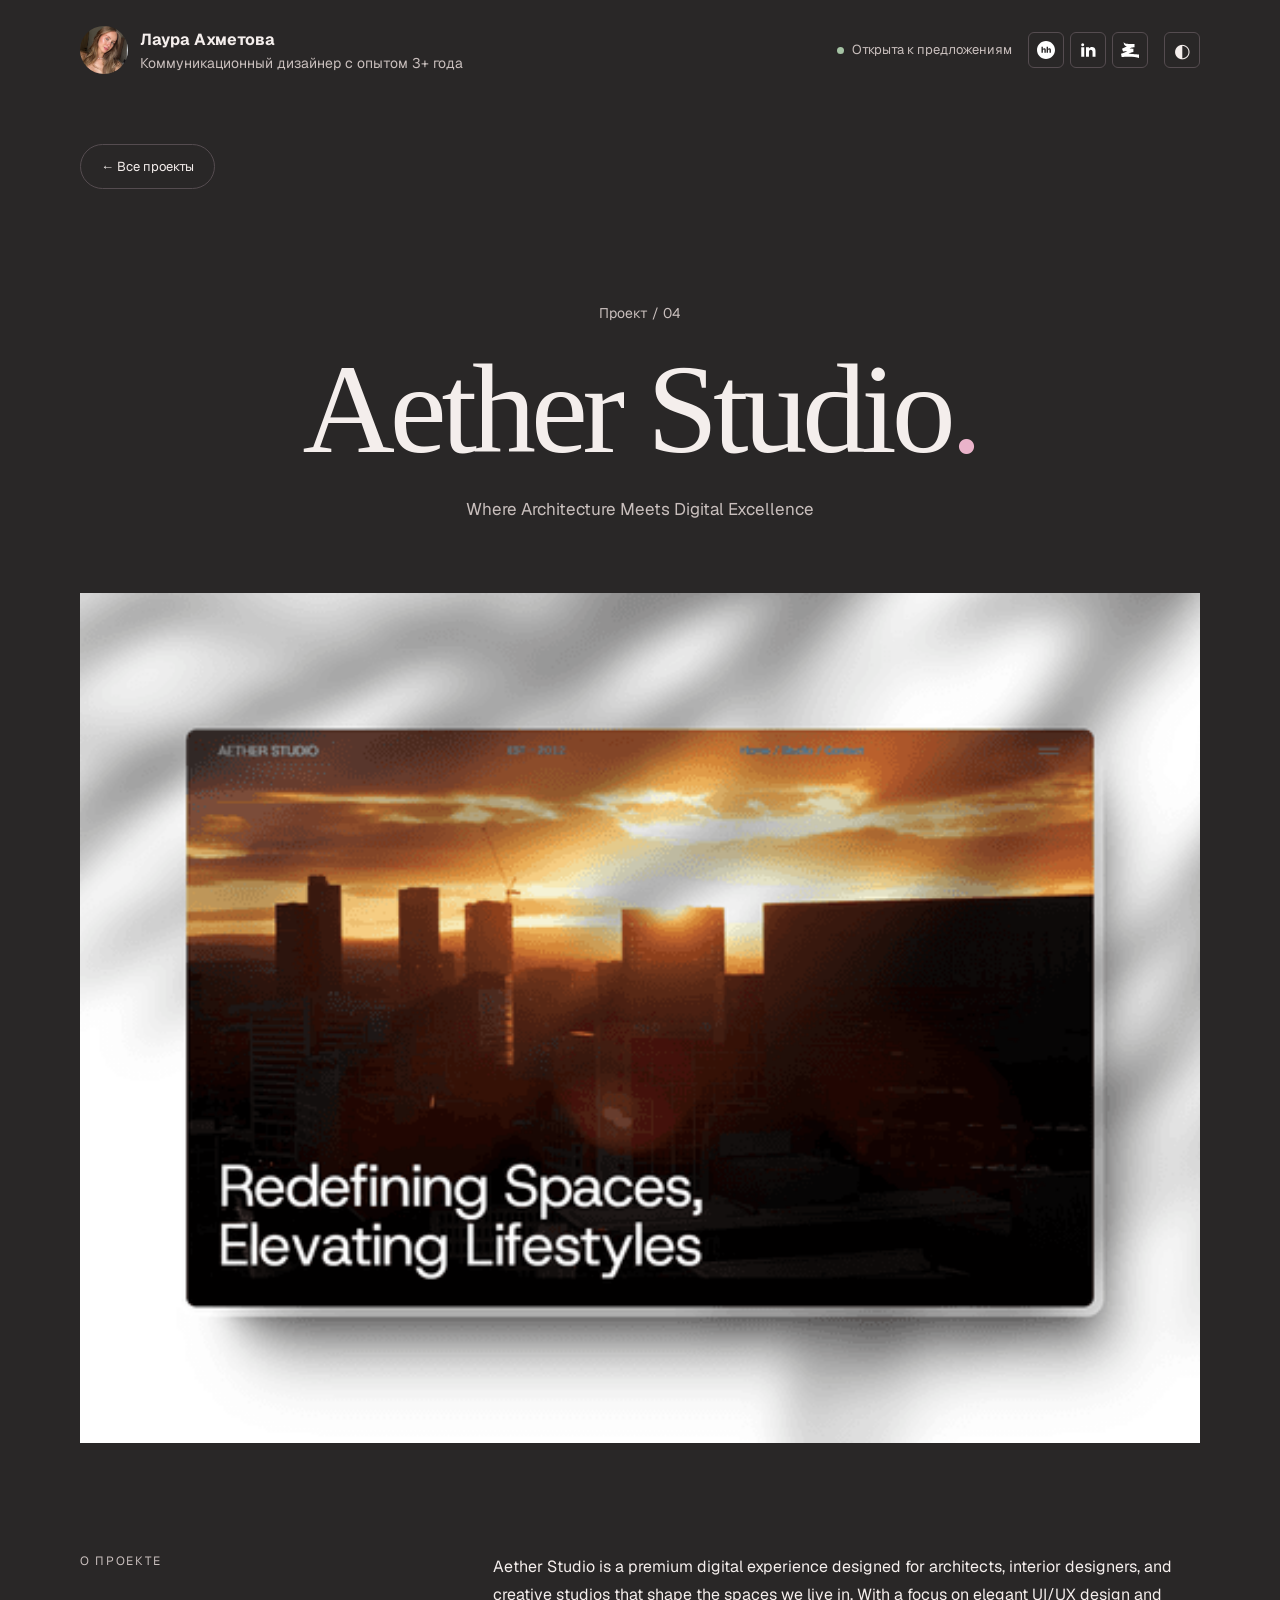
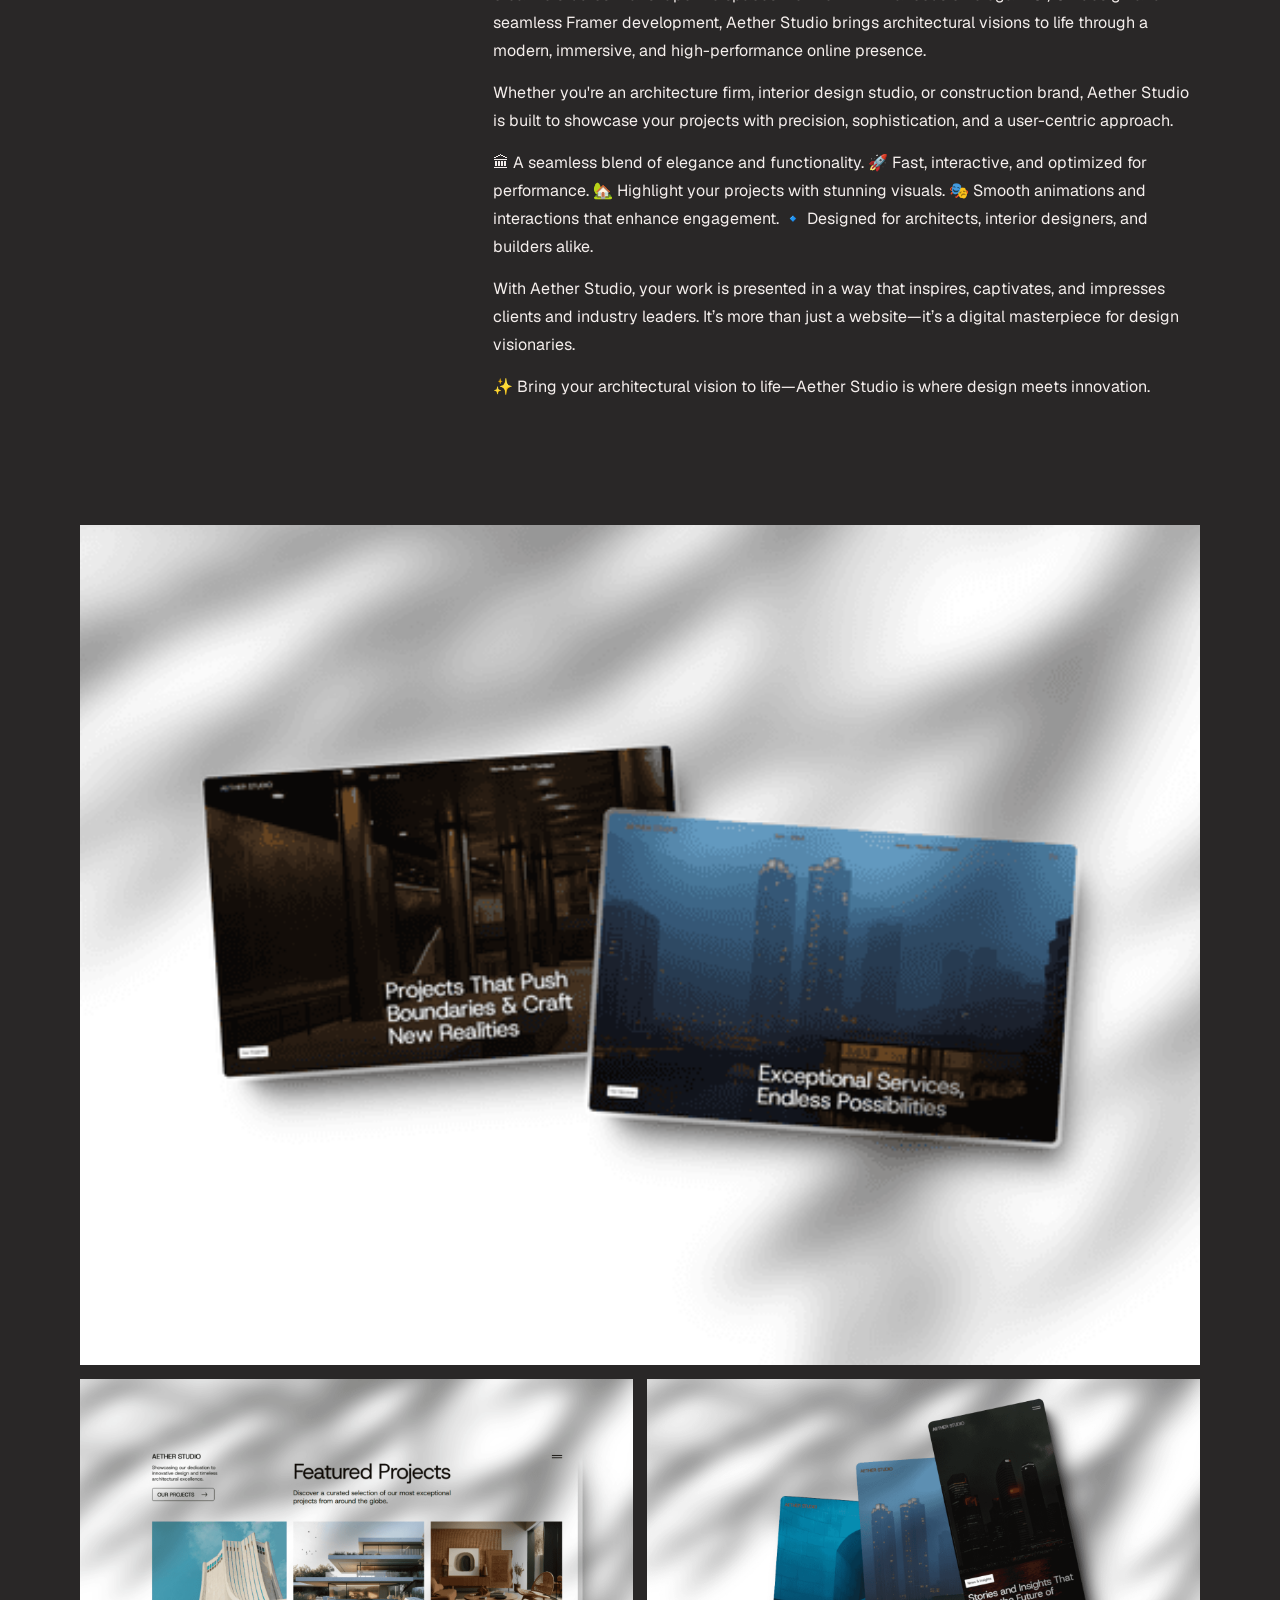
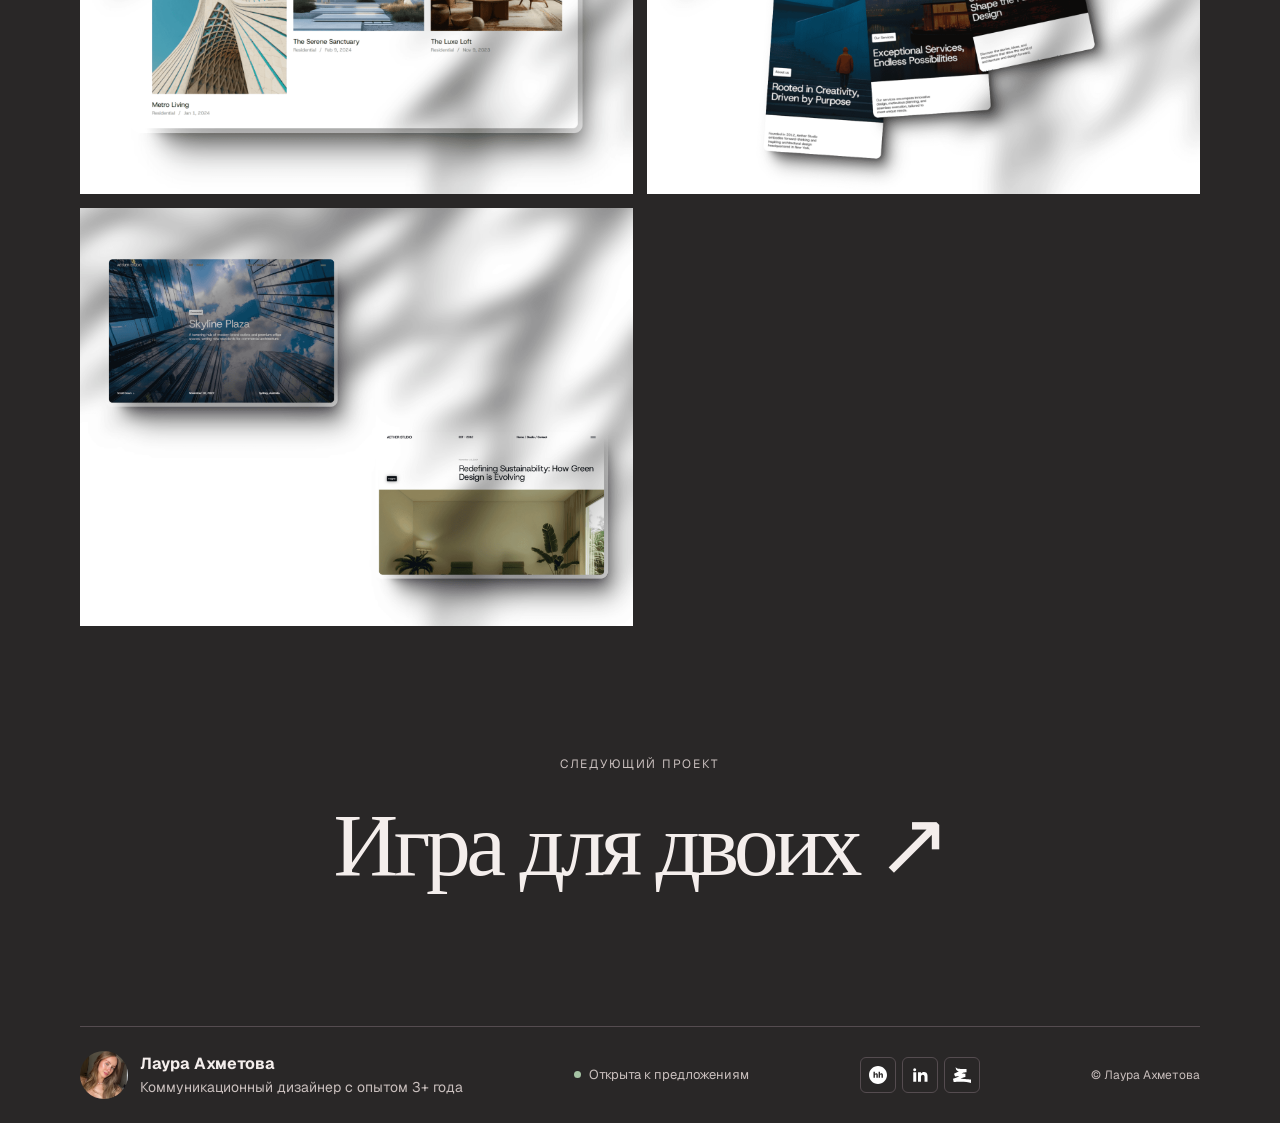
==== commit e135a4dd: "Refine portfolio typography, project layouts and content hierarchy" ====
--- a/project-details/aether-studio.html
+++ b/project-details/aether-studio.html
@@ -1 +1 @@
-<!doctype html><html lang="ru"><head><meta charset="utf-8"><meta name="viewport" content="width=device-width,initial-scale=1"><title>Aether Studio — Лаура Ахметова</title><link rel="stylesheet" href="../assets/site.css"><link rel="stylesheet" href="../assets/motion.css"><link rel="stylesheet" href="../assets/project.css"><script src="../assets/motion.js" defer></script><script src="../assets/site.js" defer></script><link rel="icon" type="image/svg+xml" href="../assets/icons/favicon.svg"><link rel="icon" type="image/png" sizes="32x32" href="../assets/icons/favicon-32.png"><link rel="icon" type="image/png" sizes="48x48" href="../assets/icons/favicon-48.png"><link rel="apple-touch-icon" sizes="180x180" href="../assets/icons/apple-touch-icon.png"></head><body data-theme="dark"><header class="site-header wrap"><a href="../index.html" aria-label="На главную"><div class="profile"><img src="../assets/img/Cu4nTh9SOAEUHch3rN5iS6zJhA-ade0e6e4.jpg" alt="Лаура Ахметова"><div class="profile-copy"><strong>Лаура Ахметова</strong><span>Коммуникационный дизайнер с опытом 3+ года</span></div></div></a><div class="header-right"><span class="status">Открыта к предложениям</span><div class="socials"><a href="https://hh.ru/applicant/profile/me?hhtmFrom=main" aria-label="hh.ru" target="_blank" rel="noopener"><img src="../assets/img/social-hh.svg" alt=""></a><a href="https://www.linkedin.com/in/laura-akhmetova-39777343a/" aria-label="LinkedIn" target="_blank" rel="noopener"><img src="../assets/img/social-linkedin.svg" alt=""></a><a href="https://setka.ru/users/019d343f-13d5-7e82-8718-7d80f2fd6895" aria-label="Сетка" target="_blank" rel="noopener"><img src="../assets/img/social-setka.svg" alt=""></a></div><button class="theme-toggle" id="theme-toggle" aria-label="Сменить цветовую тему" aria-pressed="false">◐</button></div></header><main class="detail wrap"><a class="back" href="../index.html#projects">← Все проекты</a><div class="detail-heading"><div class="eyebrow">Проект / 04</div><h1 class="detail-title">Aether Studio<span style="color:var(--pink)">.</span></h1><p>Where Architecture Meets Digital Excellence</p></div><img class="detail-cover" src="../assets/img/EVgp4FfBKeWyGi51Bui2IUDZsG0.png" alt="Aether Studio" width="1600" height="1200" decoding="async" loading="lazy" srcset="../assets/img/EVgp4FfBKeWyGi51Bui2IUDZsG0-512w.png 512w, ../assets/img/EVgp4FfBKeWyGi51Bui2IUDZsG0-1024w.png 1024w, ../assets/img/EVgp4FfBKeWyGi51Bui2IUDZsG0.png 1600w" sizes="(max-width: 700px) calc(100vw - 36px), (max-width: 1280px) calc(100vw - 80px), 1200px"><section class="detail-about"><div class="detail-label">О проекте</div><div><p>Aether Studio is a premium digital experience designed for architects, interior designers, and creative studios that shape the spaces we live in. With a focus on elegant UI/UX design and seamless Framer development, Aether Studio brings architectural visions to life through a modern, immersive, and high-performance online presence.</p><p>Whether you&#x27;re an architecture firm, interior design studio, or construction brand, Aether Studio is built to showcase your projects with precision, sophistication, and a user-centric approach.</p><p>🏛 A seamless blend of elegance and functionality. 🚀 Fast, interactive, and optimized for performance. 🏡 Highlight your projects with stunning visuals. 🎭 Smooth animations and interactions that enhance engagement. 🔹 Designed for architects, interior designers, and builders alike.</p><p>With Aether Studio, your work is presented in a way that inspires, captivates, and impresses clients and industry leaders. It’s more than just a website—it’s a digital masterpiece for design visionaries.</p><p>✨ Bring your architectural vision to life—Aether Studio is where design meets innovation.</p></div></section><div class="detail-gallery"><img src="../assets/img/2wIifx4QZtr3Qon18QBxcBrtBqg.png" alt="Aether Studio — макет" loading="lazy" width="1600" height="1200" decoding="async" srcset="../assets/img/2wIifx4QZtr3Qon18QBxcBrtBqg-512w.png 512w, ../assets/img/2wIifx4QZtr3Qon18QBxcBrtBqg-1024w.png 1024w, ../assets/img/2wIifx4QZtr3Qon18QBxcBrtBqg.png 1600w" sizes="(max-width: 700px) calc(100vw - 36px), (max-width: 1280px) calc(100vw - 80px), 1200px"><img src="../assets/img/6zYTwmdg5nbGTmCcfeeCbzKD3g.png" alt="Aether Studio — макет" loading="lazy" width="1600" height="1200" decoding="async" srcset="../assets/img/6zYTwmdg5nbGTmCcfeeCbzKD3g-512w.png 512w, ../assets/img/6zYTwmdg5nbGTmCcfeeCbzKD3g-1024w.png 1024w, ../assets/img/6zYTwmdg5nbGTmCcfeeCbzKD3g.png 1600w" sizes="(max-width: 700px) calc(100vw - 36px), (max-width: 1280px) calc(100vw - 80px), 1200px"><img src="../assets/img/TyEM7VchzTqgAtdJuvoCpthNs.png" alt="Aether Studio — макет" loading="lazy" width="1600" height="1200" decoding="async" srcset="../assets/img/TyEM7VchzTqgAtdJuvoCpthNs-512w.png 512w, ../assets/img/TyEM7VchzTqgAtdJuvoCpthNs-1024w.png 1024w, ../assets/img/TyEM7VchzTqgAtdJuvoCpthNs.png 1600w" sizes="(max-width: 700px) calc(100vw - 36px), (max-width: 1280px) calc(100vw - 80px), 1200px"><img src="../assets/img/jPEzl2WkyMJps5tJz4RfXQQbBBg.png" alt="Aether Studio — макет" loading="lazy" width="1800" height="1360" decoding="async" srcset="../assets/img/jPEzl2WkyMJps5tJz4RfXQQbBBg-512w.png 512w, ../assets/img/jPEzl2WkyMJps5tJz4RfXQQbBBg-1024w.png 1024w, ../assets/img/jPEzl2WkyMJps5tJz4RfXQQbBBg.png 1800w" sizes="(max-width: 700px) calc(100vw - 36px), (max-width: 1280px) calc(100vw - 80px), 1200px"></div><a class="next-project" href="igra-dlya-dvoih.html"><span>Следующий проект</span><strong>Игра для двоих ↗</strong></a></main><footer class="footer wrap"><div class="profile"><img src="../assets/img/Cu4nTh9SOAEUHch3rN5iS6zJhA-ade0e6e4.jpg" alt="Лаура Ахметова"><div class="profile-copy"><strong>Лаура Ахметова</strong><span>Коммуникационный дизайнер с опытом 3+ года</span></div></div><span class="status">Открыта к предложениям</span><div class="socials"><a href="https://hh.ru/applicant/profile/me?hhtmFrom=main" aria-label="hh.ru" target="_blank" rel="noopener"><img src="../assets/img/social-hh.svg" alt=""></a><a href="https://www.linkedin.com/in/laura-akhmetova-39777343a/" aria-label="LinkedIn" target="_blank" rel="noopener"><img src="../assets/img/social-linkedin.svg" alt=""></a><a href="https://setka.ru/users/019d343f-13d5-7e82-8718-7d80f2fd6895" aria-label="Сетка" target="_blank" rel="noopener"><img src="../assets/img/social-setka.svg" alt=""></a></div><small>© Лаура Ахметова</small></footer></body></html>+<!doctype html><html lang="ru"><head><meta charset="utf-8"><meta name="viewport" content="width=device-width,initial-scale=1"><title>Aether Studio — Лаура Ахметова</title><link rel="stylesheet" href="../assets/site.css?v=6"><link rel="stylesheet" href="../assets/motion.css?v=6"><link rel="stylesheet" href="../assets/project.css"><script src="../assets/motion.js?v=3" defer></script><script src="../assets/site.js" defer></script><link rel="icon" type="image/svg+xml" href="../assets/icons/favicon.svg"><link rel="icon" type="image/png" sizes="32x32" href="../assets/icons/favicon-32.png"><link rel="icon" type="image/png" sizes="48x48" href="../assets/icons/favicon-48.png"><link rel="apple-touch-icon" sizes="180x180" href="../assets/icons/apple-touch-icon.png"><link rel="stylesheet" href="../assets/bow-field.css?v=5"></head><body data-theme="dark"><header class="site-header wrap"><a href="../index.html" aria-label="На главную"><div class="profile"><img src="../assets/img/Cu4nTh9SOAEUHch3rN5iS6zJhA-ade0e6e4.jpg" alt="Лаура Ахметова"><div class="profile-copy"><strong>Лаура Ахметова</strong><span>Коммуникационный дизайнер с опытом 3+ года</span></div></div></a><div class="header-right"><span class="status">Открыта к предложениям</span><div class="socials"><a href="https://hh.ru/applicant/profile/me?hhtmFrom=main" aria-label="hh.ru" target="_blank" rel="noopener"><img src="../assets/img/social-hh.svg" alt=""></a><a href="https://www.linkedin.com/in/laura-akhmetova-39777343a/" aria-label="LinkedIn" target="_blank" rel="noopener"><img src="../assets/img/social-linkedin.svg" alt=""></a><a href="https://setka.ru/users/019d343f-13d5-7e82-8718-7d80f2fd6895" aria-label="Сетка" target="_blank" rel="noopener"><img src="../assets/img/social-setka.svg" alt=""></a></div><button class="theme-toggle" id="theme-toggle" aria-label="Сменить цветовую тему" aria-pressed="false">◐</button></div></header><main class="detail wrap"><a class="back" href="../index.html#projects">← Все проекты</a><div class="detail-heading"><div class="eyebrow">Проект / 04</div><h1 class="detail-title">Aether Studio<span style="color:var(--pink)">.</span></h1><p>Where Architecture Meets Digital Excellence</p></div><img class="detail-cover" src="../assets/img/EVgp4FfBKeWyGi51Bui2IUDZsG0.png" alt="Aether Studio" width="1600" height="1200" decoding="async" loading="lazy" srcset="../assets/img/EVgp4FfBKeWyGi51Bui2IUDZsG0-512w.png 512w, ../assets/img/EVgp4FfBKeWyGi51Bui2IUDZsG0-1024w.png 1024w, ../assets/img/EVgp4FfBKeWyGi51Bui2IUDZsG0.png 1600w" sizes="(max-width: 700px) calc(100vw - 36px), (max-width: 1280px) calc(100vw - 80px), 1200px"><section class="detail-about"><div class="detail-label">О проекте</div><div><p>Aether Studio is a premium digital experience designed for architects, interior designers, and creative studios that shape the spaces we live in. With a focus on elegant UI/UX design and seamless Framer development, Aether Studio brings architectural visions to life through a modern, immersive, and high-performance online presence.</p><p>Whether you&#x27;re an architecture firm, interior design studio, or construction brand, Aether Studio is built to showcase your projects with precision, sophistication, and a user-centric approach.</p><p>🏛 A seamless blend of elegance and functionality. 🚀 Fast, interactive, and optimized for performance. 🏡 Highlight your projects with stunning visuals. 🎭 Smooth animations and interactions that enhance engagement. 🔹 Designed for architects, interior designers, and builders alike.</p><p>With Aether Studio, your work is presented in a way that inspires, captivates, and impresses clients and industry leaders. It’s more than just a website—it’s a digital masterpiece for design visionaries.</p><p>✨ Bring your architectural vision to life—Aether Studio is where design meets innovation.</p></div></section><div class="detail-gallery"><img src="../assets/img/2wIifx4QZtr3Qon18QBxcBrtBqg.png" alt="Aether Studio — макет" loading="lazy" width="1600" height="1200" decoding="async" srcset="../assets/img/2wIifx4QZtr3Qon18QBxcBrtBqg-512w.png 512w, ../assets/img/2wIifx4QZtr3Qon18QBxcBrtBqg-1024w.png 1024w, ../assets/img/2wIifx4QZtr3Qon18QBxcBrtBqg.png 1600w" sizes="(max-width: 700px) calc(100vw - 36px), (max-width: 1280px) calc(100vw - 80px), 1200px"><img src="../assets/img/6zYTwmdg5nbGTmCcfeeCbzKD3g.png" alt="Aether Studio — макет" loading="lazy" width="1600" height="1200" decoding="async" srcset="../assets/img/6zYTwmdg5nbGTmCcfeeCbzKD3g-512w.png 512w, ../assets/img/6zYTwmdg5nbGTmCcfeeCbzKD3g-1024w.png 1024w, ../assets/img/6zYTwmdg5nbGTmCcfeeCbzKD3g.png 1600w" sizes="(max-width: 700px) calc(100vw - 36px), (max-width: 1280px) calc(100vw - 80px), 1200px"><img src="../assets/img/TyEM7VchzTqgAtdJuvoCpthNs.png" alt="Aether Studio — макет" loading="lazy" width="1600" height="1200" decoding="async" srcset="../assets/img/TyEM7VchzTqgAtdJuvoCpthNs-512w.png 512w, ../assets/img/TyEM7VchzTqgAtdJuvoCpthNs-1024w.png 1024w, ../assets/img/TyEM7VchzTqgAtdJuvoCpthNs.png 1600w" sizes="(max-width: 700px) calc(100vw - 36px), (max-width: 1280px) calc(100vw - 80px), 1200px"><img src="../assets/img/jPEzl2WkyMJps5tJz4RfXQQbBBg.png" alt="Aether Studio — макет" loading="lazy" width="1800" height="1360" decoding="async" srcset="../assets/img/jPEzl2WkyMJps5tJz4RfXQQbBBg-512w.png 512w, ../assets/img/jPEzl2WkyMJps5tJz4RfXQQbBBg-1024w.png 1024w, ../assets/img/jPEzl2WkyMJps5tJz4RfXQQbBBg.png 1800w" sizes="(max-width: 700px) calc(100vw - 36px), (max-width: 1280px) calc(100vw - 80px), 1200px"></div><a class="next-project" href="igra-dlya-dvoih.html"><span>Следующий проект</span><strong>Игра для двоих ↗</strong></a></main><footer class="footer wrap"><div class="profile"><img src="../assets/img/Cu4nTh9SOAEUHch3rN5iS6zJhA-ade0e6e4.jpg" alt="Лаура Ахметова"><div class="profile-copy"><strong>Лаура Ахметова</strong><span>Коммуникационный дизайнер с опытом 3+ года</span></div></div><span class="status">Открыта к предложениям</span><div class="socials"><a href="https://hh.ru/applicant/profile/me?hhtmFrom=main" aria-label="hh.ru" target="_blank" rel="noopener"><img src="../assets/img/social-hh.svg" alt=""></a><a href="https://www.linkedin.com/in/laura-akhmetova-39777343a/" aria-label="LinkedIn" target="_blank" rel="noopener"><img src="../assets/img/social-linkedin.svg" alt=""></a><a href="https://setka.ru/users/019d343f-13d5-7e82-8718-7d80f2fd6895" aria-label="Сетка" target="_blank" rel="noopener"><img src="../assets/img/social-setka.svg" alt=""></a></div><small>© Лаура Ахметова</small></footer></body></html>
--- a/assets/site.css
+++ b/assets/site.css
@@ -1,36 +1,262 @@
 @import url('fonts.css');
-:root{--bg:#292727;--ink:#f4eeec;--muted:#c5bcba;--pink:#eab3ca;--line:rgba(244,238,236,.22);--paper:#f4eeec;--dark:#292727}
-*{box-sizing:border-box}
-html{scroll-behavior:smooth}
-body{margin:0;background:var(--bg);color:var(--ink);font-family:Geist,Arial,sans-serif;transition:background .5s,color .5s}
-body[data-theme="pink"]{--bg:#eab3ca;--ink:#292727;--muted:#59464e;--line:rgba(41,39,39,.25);--pink:#6a304b}
-a{color:inherit;text-decoration:none}button{font:inherit;cursor:pointer}img,video{display:block;max-width:100%}h1,h2,h3,p{margin-top:0}
-a:focus-visible,button:focus-visible{outline:3px solid #eab3ca;outline-offset:5px}
-.wrap{width:min(900px,calc(100% - 80px));margin-inline:auto}
-.site-header{width:min(1200px,85%);max-width:none;display:flex;align-items:center;justify-content:space-between;gap:24px;padding:34px 0}
-.profile{display:flex;align-items:center;gap:14px}.profile img{width:58px;height:58px;object-fit:cover;border-radius:50%}.profile-copy strong,.profile-copy span{display:block}.profile-copy strong{font-size:15px}.profile-copy span{font-size:12px;color:var(--muted);margin-top:5px}
-.header-right{display:flex;align-items:center;gap:20px}.status{font-size:12px;white-space:nowrap}.status:before{content:'';display:inline-block;width:8px;height:8px;background:#a5c3a4;border-radius:50%;margin-right:8px}body[data-theme="pink"] .status:before{background:#39764b}
-.socials{display:flex;gap:8px}.socials a,.theme-toggle{height:38px;min-width:38px;border:1px solid var(--line);border-radius:50%;display:grid;place-items:center;font-size:12px;font-weight:700}.socials a{background:#f4eeec}.socials img{width:20px;height:20px;object-fit:contain}.theme-toggle{background:transparent;color:inherit;font-size:18px}
-.section-nav{width:min(1200px,85%);max-width:none;display:flex;justify-content:flex-end;gap:26px;border-top:1px solid var(--line);padding-top:14px;font-size:12px;color:var(--muted)}.section-nav a:hover,.motion-link:hover{color:var(--ink)}
-.hero{position:relative;overflow:hidden;text-align:center;padding:44px 20px 75px}.hero-inner{position:relative;z-index:1;max-width:755px;margin:auto}.eyebrow{font-size:11px;letter-spacing:.18em;text-transform:uppercase;color:var(--muted)}
-.hero h1,.section-title,.contact h2,.detail-title{font-family:Georgia,'Times New Roman',serif;font-weight:400;letter-spacing:-.045em}.hero h1{font-size:clamp(48px,5vw,56px);line-height:1.05;margin:0 auto 24px}.hero h1 em{color:var(--pink);font-weight:400}.hero-description{font-size:16px;line-height:1.6;color:var(--muted);max-width:670px;margin:0 auto}.hero-actions{display:flex;justify-content:center;flex-wrap:wrap;gap:10px;margin-top:30px}.motion-link{display:inline-block;margin-top:22px;font-size:12px;color:var(--muted);text-decoration:underline;text-underline-offset:4px}
-.button{border:1px solid var(--line);border-radius:100px;padding:15px 23px;font-size:13px;display:inline-flex;align-items:center;justify-content:center;gap:22px;min-height:50px;transition:background .3s,color .3s}.button.primary{background:var(--pink);border-color:var(--pink);color:#292727}.button:hover{background:var(--paper);color:var(--dark)}body[data-theme="pink"] .button.primary{background:#fff9f7;border-color:#fff9f7;color:#292727}
-.hero-bow-left,.hero-bow-right{position:absolute;width:clamp(150px,20vw,280px);height:clamp(150px,20vw,280px);top:35%;pointer-events:none}.hero-bow-left{left:-7%;transform:rotate(-23deg)}.hero-bow-right{right:-7%;transform:rotate(22deg)}
-.strip-shell.is-paused .strip-track,.strip-shell.is-out-of-view .strip-track{animation-play-state:paused}
-.section{padding:100px 0 0}.section-head{display:flex;align-items:end;justify-content:space-between;gap:30px;margin-bottom:40px}.section-title{font-size:44px;line-height:1.05;margin:0}.section-note{font-size:12px;letter-spacing:.12em;text-transform:uppercase;color:var(--muted)}
-#projects{width:min(1200px,calc(100% - 80px))}.project-list{display:grid;grid-template-columns:repeat(12,minmax(0,1fr));gap:20px}.project-card{display:block;position:relative;width:100%;min-width:0;min-height:0;aspect-ratio:4/3;overflow:hidden;border-radius:30px;background:#4c4647}.project-card:nth-child(1){grid-column:span 8;grid-row:span 2;aspect-ratio:auto}.project-card:nth-child(2),.project-card:nth-child(3){grid-column:span 4}.project-card:nth-child(4),.project-card:nth-child(5){grid-column:span 6}.project-image{position:absolute;inset:0;width:100%;height:100%;object-fit:cover}.project-caption{position:absolute;z-index:3;left:22px;right:22px;bottom:22px;display:flex;align-items:center;gap:16px;padding:13px 18px;border-radius:100px;background:#f4eeec;color:#292727;transition:transform .4s ease,opacity .4s ease}.project-logo{flex:none;width:42px;height:42px;object-fit:cover;border-radius:50%;background:#fff}.project-title{font-size:19px;font-weight:600}.project-subtitle{font-size:13px;color:#655e60;margin-top:4px}.project-arrow{margin-left:auto;font-size:24px;flex:none}.project-caption>div{min-width:0}.project-card:nth-child(2) .project-subtitle,.project-card:nth-child(3) .project-subtitle{white-space:nowrap;overflow:hidden;text-overflow:ellipsis}
-@media(hover:hover) and (pointer:fine){.project-caption{transform:translateY(calc(100% + 30px));opacity:0}.project-card:hover .project-caption,.project-card:focus-visible .project-caption{transform:translateY(0);opacity:1}}
-
-#experience,#about,#skills{max-width:700px}.experience-list{border-top:1px solid var(--line)}.experience{display:grid;grid-template-columns:1fr 2fr;gap:45px;padding:40px 0;border-bottom:1px solid var(--line)}.experience h3{font-family:Georgia,serif;font-size:32px;font-weight:400;margin-bottom:10px}.experience-meta{font-size:13px;color:var(--muted);line-height:1.6}.experience-copy{line-height:1.7;color:var(--ink);font-size:15px}.experience-copy p{margin-bottom:12px}.experience-copy ul{margin:0;padding-left:19px}.experience-copy li{padding-left:3px;margin:0 0 9px}.experience-copy li::marker{color:var(--pink)}.experience-lead{color:var(--muted);margin-bottom:25px!important}.experience-group{margin:0 0 28px}.experience-group:last-child{margin-bottom:0}.experience-group h4{font-size:16px;line-height:1.5;margin:0 0 12px;font-weight:600}
-.about-grid{display:grid;grid-template-columns:1fr;gap:32px;text-align:center}.about-copy{font-family:Georgia,serif;font-size:clamp(23px,2.4vw,30px);line-height:1.42;margin:0 0 28px}.skills{display:grid;grid-template-columns:repeat(2,1fr);gap:0 50px}.skill{padding:22px 0;border-bottom:1px solid var(--line);font-size:16px}.skill summary{cursor:pointer;list-style:none}.skill summary::-webkit-details-marker{display:none}.skill details p{font-size:13px;line-height:1.6;color:var(--muted);margin:16px 0 0}.skill-track{height:3px;background:var(--line);margin-top:18px}.skill-track div{height:100%;background:var(--pink)}
-.contact{text-align:center;padding:110px 20px 90px}.contact h2{font-size:clamp(48px,6vw,72px);line-height:1;margin:20px 0 35px}.footer{width:min(1200px,85%);max-width:none;border-top:1px solid var(--line);padding:34px 0;display:flex;align-items:center;justify-content:space-between;gap:20px}.footer small{font-size:12px;color:var(--muted)}
-@media(min-width:701px) and (max-width:1000px){.project-list{grid-template-columns:repeat(2,minmax(0,1fr))}.project-card:nth-child(1){grid-column:1/-1;grid-row:auto;aspect-ratio:4/3}.project-card:nth-child(n+2){grid-column:span 1}}
-@media(min-width:701px) and (max-width:1100px){.site-header,.section-nav,.footer{width:calc(100% - 80px)}.hero{padding-top:44px}.hero-bow-left{top:0;left:-65px;width:90px;height:90px;opacity:.75;transform:rotate(-12deg)}.hero-bow-right{display:none}}
-@media(max-width:700px){.wrap,.site-header,.section-nav,.footer{width:calc(100% - 36px)}.site-header{display:grid;grid-template-columns:1fr;gap:16px;padding:22px 0;align-items:flex-start}.profile img{width:48px;height:48px}.profile-copy span{max-width:180px;line-height:1.3}.header-right{display:flex;justify-content:space-between;width:100%;gap:10px}.header-right .socials{margin-left:auto}.status{font-size:10px}.section-nav{justify-content:flex-start;gap:24px}.hero{padding:30px 18px 60px}.hero h1{font-size:clamp(36px,9.5vw,48px)}.hero-description{font-size:15px}.hero-bow-left{top:8px;left:-46px;width:100px;height:100px;opacity:.7}.hero-bow-right{display:none}.hero-actions{flex-direction:column;align-items:stretch;max-width:340px;margin-left:auto;margin-right:auto}.section{padding-top:64px}.section-head{align-items:start;flex-direction:column;gap:15px;margin-bottom:28px}.section-title{font-size:32px}#projects{width:calc(100% - 36px)}.project-list{grid-template-columns:1fr;gap:18px}.project-card,.project-card:nth-child(1){grid-column:1;grid-row:auto;aspect-ratio:4/3;border-radius:24px}.project-card:nth-child(n+2){grid-column:1}.project-caption{left:12px;right:12px;bottom:12px;gap:10px;padding:10px 13px;transform:none;opacity:1}.project-caption>div{min-width:0}.project-title{font-size:15px}.project-subtitle{font-size:11px;white-space:nowrap;overflow:hidden;text-overflow:ellipsis}.project-logo{width:34px;height:34px}.project-arrow{font-size:20px}.motion-grid{grid-template-columns:1fr}.experience{grid-template-columns:1fr;gap:15px}.experience{padding:30px 0}.experience h3{font-size:27px}.about-copy{font-size:24px}.skills{grid-template-columns:1fr}.contact{padding:80px 18px 70px}.contact h2{font-size:40px}.footer{padding:22px 0;align-items:flex-start;flex-direction:column}}
-@media(prefers-reduced-motion:reduce){html{scroll-behavior:auto}*,*:before,*:after{animation-duration:.01ms!important;animation-iteration-count:1!important;transition-duration:.01ms!important}}
-#about .about-copy{font-size:clamp(20px,1.85vw,23px)}
-#about .about-results p{margin:0;padding:18px 0;border-top:1px solid rgba(234,179,202,.35)}
-#about .about-results .about-results-title{padding:0 0 16px;border:0;color:var(--pink);font-weight:600}
-#about .about-results strong{color:var(--pink);font-weight:600}
-body[data-theme="pink"] #about .about-results p{border-color:rgba(106,48,75,.24)}
-@media(max-width:700px){#about .about-copy{font-size:20px}}
+
+:root {
+  --bg: #292727;
+  --surface: #343031;
+  --ink: #f4eeec;
+  --muted: #c9bfbd;
+  --pink: #eab3ca;
+  --line: #554c50;
+  --paper: #f4eeec;
+  --dark: #292727;
+  --serif: Georgia, 'Times New Roman', serif;
+  --content-width: 1120px;
+  --gutter: clamp(20px, 5vw, 64px);
+  --column-gap: clamp(24px, 4vw, 64px);
+  --section-space: clamp(56px, 7vw, 102px);
+  --radius-media: 8px;
+}
+
+* { box-sizing: border-box; }
+html { scroll-behavior: smooth; }
+body {
+  margin: 0;
+  background: var(--bg);
+  color: var(--ink);
+  font-family: Geist, Arial, sans-serif;
+  transition: background-color .35s, color .35s;
+}
+body[data-theme="pink"] {
+  --bg: #eac5d3;
+  --surface: #f4dbe5;
+  --ink: #30252a;
+  --muted: #654c57;
+  --pink: #733b56;
+  --line: #b58d9d;
+}
+a { color: inherit; text-decoration: none; }
+button { font: inherit; cursor: pointer; }
+img, video { display: block; max-width: 100%; }
+h1, h2, h3, p { margin-top: 0; }
+a:focus-visible, button:focus-visible {
+  outline: 2px solid var(--pink);
+  outline-offset: 5px;
+}
+.wrap, .strip-shell {
+  width: min(var(--content-width), calc(100% - 2 * var(--gutter)));
+  margin-inline: auto;
+}
+section[id] { scroll-margin-top: 24px; }
+
+.site-header {
+  display: flex;
+  align-items: center;
+  justify-content: space-between;
+  gap: 24px;
+  padding-block: 26px 20px;
+}
+.profile { display: flex; align-items: center; gap: 12px; }
+.profile img {
+  flex: none;
+  width: 48px;
+  height: 48px;
+  object-fit: cover;
+  border-radius: 50%;
+}
+.profile-copy strong, .profile-copy span { display: block; }
+.profile-copy strong { font-size: 16px; }
+.profile-copy span { color: var(--muted); font-size: 14px; margin-top: 4px; }
+.header-right { display: flex; align-items: center; gap: 16px; }
+.status {
+  display: inline-flex;
+  align-items: center;
+  gap: 8px;
+  color: var(--muted);
+  font-size: 13px;
+  line-height: 1.4;
+}
+.status::before {
+  content: '';
+  flex: none;
+  width: 7px;
+  height: 7px;
+  background: #a5c3a4;
+  border-radius: 50%;
+}
+body[data-theme="pink"] .status::before { background: #39764b; }
+.socials { display: flex; gap: 6px; }
+.socials a, .theme-toggle {
+  display: grid;
+  place-items: center;
+  width: 36px;
+  height: 36px;
+  flex: none;
+  border: 1px solid var(--line);
+  border-radius: 6px;
+  background: transparent;
+  color: inherit;
+  transition: border-color .2s, background-color .2s;
+}
+.socials img { width: 18px; height: 18px; object-fit: contain; }
+body:not([data-theme="pink"]) .socials img { filter: invert(1); }
+.theme-toggle { font-size: 19px; }
+.socials a:is(:hover, :focus-visible), .theme-toggle:is(:hover, :focus-visible) {
+  border-color: var(--pink);
+  background-color: var(--surface);
+}
+.section-nav {
+  display: flex;
+  flex-wrap: wrap;
+  gap: 12px 28px;
+  border-top: 1px solid var(--line);
+  padding-top: 13px;
+  font-size: 14px;
+  color: var(--muted);
+}
+.section-nav a:hover {
+  color: var(--ink);
+  text-decoration: underline;
+  text-underline-offset: 4px;
+}
+
+.hero {
+  position: relative;
+  padding-block: clamp(52px, 6vw, 88px) clamp(42px, 5vw, 70px);
+}
+.hero-inner { max-width: 1050px; }
+.hero h1, .section-title, .detail-title {
+  font-family: var(--serif);
+  font-weight: 400;
+  letter-spacing: -.04em;
+}
+.hero h1 {
+  margin: 0 0 24px;
+  font-size: clamp(43px, 5.6vw, 76px);
+  line-height: 1.04;
+}
+.hero h1 em { color: var(--pink); font-weight: inherit; }
+@media (min-width: 761px) {
+  .hero-opening, .hero h1 em { display: block; }
+}
+.hero-description {
+  max-width: 65ch;
+  margin: 0;
+  color: var(--muted);
+  font-size: clamp(16px, 1.45vw, 18px);
+  line-height: 1.55;
+}
+.hero-actions {
+  display: flex;
+  align-items: center;
+  flex-wrap: wrap;
+  gap: 10px;
+  margin-top: 24px;
+}
+.eyebrow { color: var(--muted); font-size: 14px; line-height: 1.4; }
+
+.button {
+  display: inline-flex;
+  align-items: center;
+  justify-content: center;
+  gap: 12px;
+  min-height: 44px;
+  padding: 10px 16px;
+  border: 1px solid var(--line);
+  border-radius: 6px;
+  font-size: 14px;
+  font-weight: 500;
+  transition: background-color .2s, color .2s, border-color .2s;
+}
+.button:hover { background-color: var(--surface); border-color: var(--muted); }
+.button.primary { background-color: var(--pink); border-color: var(--pink); color: var(--dark); }
+.button.primary:hover { background-color: #f4cade; border-color: #f4cade; }
+body[data-theme="pink"] .button.primary { color: #fff6fa; }
+body[data-theme="pink"] .button.primary:hover { background: #5f3046; border-color: #5f3046; }
+
+.hero-bow-right {
+  position: absolute;
+  right: 5px;
+  bottom: 32px;
+  width: clamp(100px, 14vw, 152px);
+  aspect-ratio: 1;
+  opacity: .65;
+  pointer-events: none;
+  transform: rotate(-14deg);
+}
+.strip-shell.is-paused .strip-track, .strip-shell.is-out-of-view .strip-track { animation-play-state: paused; }
+
+.section { padding-top: var(--section-space); }
+.section-head { margin-bottom: clamp(22px, 3.3vw, 44px); }
+.section-title { font-size: clamp(36px, 4.4vw, 56px); line-height: 1.08; margin: 0; }
+
+@media (max-width: 1000px) {
+  .hero-bow-right { width: 94px; bottom: 16px; }
+}
+
+@media (max-width: 760px) {
+  .site-header { flex-wrap: wrap; gap: 14px; padding-block: 20px 16px; }
+  .header-right { width: 100%; gap: 8px; }
+  .header-right .status { flex: 1; }
+  .profile img { width: 42px; height: 42px; }
+  .hero { padding-block: 44px 36px; }
+  .hero h1 { font-size: clamp(35px, 7.2vw, 56px); text-wrap: wrap; margin-bottom: 18px; }
+  .hero-bow-right { display: none; }
+  .hero-actions {
+    display: grid;
+    grid-template-columns: repeat(2, minmax(0, 1fr));
+    width: min(100%, 390px);
+    margin-top: 20px;
+  }
+  .hero-actions .primary { grid-column: 1 / -1; }
+}
+
+@media (max-width: 360px) {
+  .hero h1 { font-size: 32px; }
+}
+
+@media (prefers-reduced-motion: reduce) {
+  html { scroll-behavior: auto; }
+  *, *::before, *::after {
+    animation-duration: .01ms !important;
+    animation-iteration-count: 1 !important;
+    transition-duration: .01ms !important;
+  }
+}
+
+/* The game's cover uses the same interlocking circles and palette as its case study. */
+.project-media.game-preview, .detail-cover.game-preview {
+  display: grid;
+  grid-template-columns: minmax(0, 1.6fr) minmax(0, 1fr);
+  align-items: center;
+  gap: clamp(16px, 4vw, 52px);
+  padding: clamp(24px, 6vw, 84px);
+  border-radius: var(--radius-media);
+  background: #4a0e1c;
+  color: #f7e3e1;
+}
+.detail-cover.game-preview { aspect-ratio: 2 / 1; }
+.game-preview-copy {
+  font-family: var(--serif);
+  font-size: clamp(28px, 5.2vw, 75px);
+  letter-spacing: -.04em;
+  line-height: 1.04;
+}
+.game-preview-mark { display: flex; align-items: center; }
+.game-preview-mark i {
+  width: 59%;
+  flex: none;
+  aspect-ratio: 1;
+  border: clamp(1px, .2vw, 3px) solid currentColor;
+  border-radius: 50%;
+}
+.game-preview-mark i + i { margin-left: -18%; color: #e0475a; }
+
+@media (max-width: 600px) {
+  .project-media.game-preview, .detail-cover.game-preview {
+    grid-template-columns: 1fr;
+    align-content: space-between;
+    justify-items: start;
+  }
+  .detail-cover.game-preview { aspect-ratio: 4 / 3; }
+  .game-preview-mark { width: min(42%, 150px); justify-self: end; }
+}
--- a/assets/motion.css
+++ b/assets/motion.css
@@ -1,124 +1,37 @@
-/* Ribbon artwork and interaction layer */
-[data-bow], [data-bow-variant] { --bow-color: #eab3ca; --bow-line: #262424; }
-body[data-theme="pink"] [data-bow], body[data-theme="pink"] [data-bow-variant] { --bow-color: transparent; --bow-line: #fffaf5; }
-.bow-inner { display: block; width: 100%; height: 100%; transform: translate(var(--bow-x, 0), var(--bow-y, 0)) rotate(var(--bow-tilt, 0deg)); transition: transform 650ms cubic-bezier(.2,.8,.2,1); will-change: transform; }
-.bow-art { display: block; width: 100%; height: 100%; overflow: visible; }
-.bow-shape { fill: var(--bow-color, #eab3ca); stroke: var(--bow-line, #292526); stroke-width: 3; stroke-linejoin: round; vector-effect: non-scaling-stroke; }
-.bow-crease { fill: none; stroke: var(--bow-line, #292526); stroke-width: 2; stroke-linecap: round; opacity: .75; vector-effect: non-scaling-stroke; }
-.bow-loop, .bow-tail { transform-box: fill-box; }
-.bow-loop-left, .bow-tail-left { transform-origin: right center; }
-.bow-loop-right, .bow-tail-right { transform-origin: left center; }
-[data-motion="sway"] .bow-loop-left { animation: bow-left 4.8s ease-in-out infinite; }
-[data-motion="sway"] .bow-loop-right { animation: bow-right 4.8s ease-in-out infinite; }
-[data-motion="sway"] .bow-tail-left { animation: tail-left 4.8s ease-in-out infinite; }
-[data-motion="sway"] .bow-tail-right { animation: tail-right 4.8s ease-in-out infinite; }
-[data-motion="draw"] .bow-shape, [data-motion="draw"] .bow-crease { stroke-dasharray: 1300; animation: bow-draw 4.6s ease-in-out infinite; }
-[data-motion="draw"] .bow-loop-left { animation: bow-fold-left 4.6s ease-in-out infinite; }
-[data-motion="draw"] .bow-loop-right { animation: bow-fold-right 4.6s ease-in-out infinite; }
-[data-motion="follow"] .bow-inner { cursor: grab; touch-action: pan-y; }
-[data-motion="follow"] .bow-inner:active { cursor: grabbing; }
-.bow-observed [data-bow]:not(.bow-in-view) *, .bow-observed [data-bow-variant]:not(.bow-in-view) * { animation-play-state: paused !important; }
-.bow-preview { min-height: 220px; width: 100%; display: grid; place-items: center; overflow: hidden; }
-.bow-preview .bow-inner { width: min(100%, 300px); aspect-ratio: 1; }
-.bow-button { position: relative; isolation: isolate; overflow: hidden; }
-.bow-button > :not(.bow-button-art) { position: relative; z-index: 2; }
-.bow-button-art { position: absolute; z-index: -1; width: 150%; aspect-ratio: 1; left: -25%; top: 50%; transform: translateY(-50%) scale(.12); opacity: 0; transition: transform .65s cubic-bezier(.2,.8,.2,1), opacity .35s ease; pointer-events: none; --bow-color: #eab3ca; --bow-line: #eab3ca; }
-.bow-button:hover .bow-button-art, .bow-button:focus-visible .bow-button-art { transform: translateY(-50%) scale(1.25); opacity: 1; }
-.bow-button:hover, .bow-button:focus-visible { color: #292526; }
-body[data-theme="pink"] .bow-button-art { --bow-color: #fffaf5; --bow-line: #fffaf5; }
-.bow-loader { position: fixed; inset: 0; z-index: 9999; display: grid; place-items: center; color: #eab3ca; background: #292526; pointer-events: none; opacity: 1; transition: opacity .4s ease, visibility .4s; }
-.bow-loader.is-finished { opacity: 0; visibility: hidden; }
-.bow-loader-mark { width: 150px; text-align: center; font: 500 12px/1 sans-serif; letter-spacing: .25em; }
-.bow-loader .bow-art { height: 140px; --bow-color: transparent; --bow-line: #eab3ca; }
-.bow-loader .bow-shape, .bow-loader .bow-crease { stroke-dasharray: 1300; animation: loader-draw .8s ease both; }
-@keyframes bow-left { 0%,100% { transform: rotate(-1deg); } 50% { transform: rotate(3deg); } }
-@keyframes bow-right { 0%,100% { transform: rotate(1deg); } 50% { transform: rotate(-3deg); } }
-@keyframes tail-left { 0%,100% { transform: rotate(-1deg); } 50% { transform: rotate(3deg); } }
-@keyframes tail-right { 0%,100% { transform: rotate(1deg); } 50% { transform: rotate(-3deg); } }
-@keyframes bow-draw { 0%, 8% { stroke-dashoffset: 1300; fill-opacity: 0; } 38%, 80% { stroke-dashoffset: 0; fill-opacity: 1; } 100% { stroke-dashoffset: 0; fill-opacity: 1; } }
-@keyframes bow-fold-left { 0%, 12% { transform: scaleX(.35) rotate(-12deg); opacity: .3; } 45%, 100% { transform: scaleX(1) rotate(0); opacity: 1; } }
-@keyframes bow-fold-right { 0%, 12% { transform: scaleX(.35) rotate(12deg); opacity: .3; } 45%, 100% { transform: scaleX(1) rotate(0); opacity: 1; } }
-@keyframes loader-draw { from { stroke-dashoffset: 1300; } to { stroke-dashoffset: 0; } }
-@media (prefers-reduced-motion: reduce) {
-  [data-bow] *, [data-bow-variant] *, .bow-button-art, .project-caption::before { animation: none !important; transition-duration: .01ms !important; }
+[data-bow="hero"] {
+  --bow-color: transparent;
+  --bow-line: var(--pink);
 }
+.bow-inner {
+  display: block;
+  width: 100%;
+  height: 100%;
+  transform: translate(var(--bow-x, 0), var(--bow-y, 0));
+  transition: transform .6s cubic-bezier(.2, .8, .2, 1);
+}
+.bow-art { width: 100%; height: 100%; overflow: visible; }
+.bow-shape, .bow-crease {
+  fill: var(--bow-color);
+  stroke: var(--bow-line);
+  stroke-width: 1.3;
+  stroke-linecap: round;
+  stroke-linejoin: round;
+  vector-effect: non-scaling-stroke;
+}
+.bow-crease { fill: none; opacity: .65; }
 
-/* Larger previews keep the ribbon detail visible at every viewport size. */
-.motion-preview { height: 260px; }
-.motion-preview .bow-preview { width: min(100%, 260px); height: 260px; min-height: 0; }
-.motion-preview .bow-inner { width: 100%; height: 100%; }
-.motion-item button { position: relative; padding-right: 75px; }
-.motion-item button[aria-pressed="true"] { color: #eab3ca; text-decoration: underline; text-underline-offset: 5px; }
-.motion-selected-label { display: none; position: absolute; right: 0; top: 17px; padding: 4px 7px; border: 1px solid currentColor; border-radius: 20px; font-size: 10px; line-height: 1; text-decoration: none; }
-.motion-item button[aria-pressed="true"] .motion-selected-label { display: inline-block; }
-.motion-description { margin: 10px 0 2px; color: var(--muted); font-size: 12px; line-height: 1.5; }
-body[data-theme="pink"] .motion-item button[aria-pressed="true"] { color: #292727; }
-body[data-theme="pink"] a:focus-visible, body[data-theme="pink"] button:focus-visible { outline-color: #292727; }
+.project-image-alt {
+  opacity: 0;
+  z-index: 1;
+  pointer-events: none;
+  transition: opacity .28s ease;
+}
+.show-project-alt .project-image-alt { opacity: 1; }
 
-/* A row of ribbons appears behind the button label on interaction. */
-.bow-button-art { inset: 0; width: 100%; height: 100%; aspect-ratio: auto; display: flex; align-items: center; justify-content: space-around; gap: 0; padding: 0 4px; transform: none; opacity: 0; background: #eab3ca; transition: opacity .35s ease; }
-.bow-button-art .bow-art { flex: 0 0 34px; width: 34px; height: 34px; opacity: .85; transform: translateY(24px) rotate(-12deg); transition: transform .5s cubic-bezier(.2,.8,.2,1); --bow-color: #f6dbe6; --bow-line: #f6dbe6; }
-.bow-button-art .bow-art:nth-child(even) { transform: translateY(-24px) rotate(12deg); transition-delay: .05s; }
-.bow-button:hover .bow-button-art, .bow-button:focus-visible .bow-button-art { transform: none; opacity: 1; }
-.bow-button:hover .bow-button-art .bow-art, .bow-button:focus-visible .bow-button-art .bow-art { transform: translateY(0) rotate(0); }
-body[data-theme="dark"] .bow-button:not(.primary):is(:hover, :focus-visible) { color: #f4eeec; }
-body[data-theme="dark"] .bow-button:not(.primary) .bow-button-art { background: #353333; }
-body[data-theme="dark"] .bow-button:not(.primary) .bow-button-art .bow-art { --bow-color: #454242; --bow-line: #454242; opacity: 1; }
-body[data-theme="dark"] .bow-button.primary .bow-button-art .bow-art { --bow-color: #edc1d3; --bow-line: #edc1d3; opacity: 1; }
-body[data-theme="pink"] .bow-button-art { background: #fffaf5; }
-body[data-theme="pink"] .bow-button-art .bow-art { --bow-color: #fff; --bow-line: #fff; opacity: 1; }
-
-/* A solid field expands across each image while its caption remains above. */
-.project-card { position: relative; }
-.project-wipe { --wipe-color: #eab3ca; --wipe-ink: #593c4d; position: absolute; z-index: 2; inset: 0; overflow: hidden; border-radius: inherit; background: var(--wipe-color); clip-path: circle(0% at var(--wipe-x, 50%) var(--wipe-y, 100%)); transition: clip-path .6s cubic-bezier(.65,0,.2,1); pointer-events: none; }
-.project-card:nth-child(3n + 2) .project-wipe { --wipe-color: #ae8d9f; --wipe-ink: #fff9f5; }
-.project-card:nth-child(3n + 3) .project-wipe { --wipe-color: #aebbad; --wipe-ink: #35483c; }
-.project-card.is-wipe-covering .project-wipe { clip-path: circle(150% at var(--wipe-x, 50%) var(--wipe-y, 100%)); transition-duration: .7s; }
-.project-image-alt { z-index: 1; opacity: 0; pointer-events: none; }
-.project-card.show-project-alt .project-image-alt { opacity: 1; }
-.project-wipe-bow { position: absolute; display: block; aspect-ratio: 1; transition: transform .6s cubic-bezier(.2,.8,.2,1); }
-.project-wipe-bow-main { width: clamp(180px, 53%, 440px); left: 22%; top: -4%; transform: translate(var(--wipe-dx, 0px), var(--wipe-dy, 0px)) rotate(-14deg); --bow-color: transparent; --bow-line: var(--wipe-ink); }
-.project-wipe-bow-small { width: clamp(90px, 26%, 190px); left: 4%; bottom: 1%; transform: translate(calc(0px - var(--wipe-dx, 0px)), calc(0px - var(--wipe-dy, 0px))) rotate(23deg); --bow-color: var(--wipe-ink); --bow-line: var(--wipe-ink); }
-.project-wipe-bow-accent { width: clamp(76px, 19%, 150px); right: 4%; top: 5%; transform: translate(var(--wipe-dx, 0px), var(--wipe-dy, 0px)) rotate(22deg); --bow-color: var(--wipe-ink); --bow-line: var(--wipe-ink); }
-.project-image { transition: transform .75s cubic-bezier(.2,.8,.2,1); }
-@media (hover: hover) and (pointer: fine) { .project-card:hover .project-image { transform: scale(1.035); } }
-.project-card:focus-visible .project-image { transform: scale(1.035); }
-@media (prefers-reduced-motion: reduce) {
-  .bow-button-art .bow-art, .project-wipe, .project-wipe-bow, .project-image { transition: none !important; }
+@media (prefers-reduced-motion: no-preference) {
+  .hero-bow-right .bow-shape, .hero-bow-right .bow-crease {
+    stroke-dasharray: 600;
+    animation: bow-draw .75s ease-out both;
+  }
 }
-
-/* Content remains visible unless the observer is ready to reveal it. */
-.js-reveal { opacity: 0; transform: translateY(32px); transition: opacity .8s ease, transform .8s cubic-bezier(.2,.7,.2,1); transition-delay: var(--reveal-delay, 0ms); }
-.js-reveal.is-revealed { opacity: 1; transform: translateY(0); }
-.project-card.js-reveal { transform: translateY(40px); }
-.project-card.js-reveal.is-revealed { transform: translateY(0); }
-@media (prefers-reduced-motion: no-preference) {
-  .hero-inner > * { animation: hero-arrive .7s cubic-bezier(.2,.7,.2,1) both; }
-  .hero-inner > :nth-child(1) { animation-delay: .55s; }
-  .hero-inner > :nth-child(2) { animation-delay: .65s; }
-  .hero-inner > :nth-child(3) { animation-delay: .75s; }
-  .hero-inner > :nth-child(4) { animation-delay: .85s; }
-}
-@keyframes hero-arrive { from { opacity: 0; transform: translateY(18px); } to { opacity: 1; transform: translateY(0); } }
-@media (prefers-reduced-motion: reduce) {
-  .js-reveal, .js-reveal.is-revealed { opacity: 1; transform: none; transition: none; }
-}
-
-/* Social links and availability indicator */
-.socials a { transition: transform .35s cubic-bezier(.2,.8,.2,1), background-color .3s ease; }
-.socials a:focus-visible { background-color: #eab3ca; transform: translateY(-2px) scale(1.12) rotate(6deg); }
-body[data-theme="pink"] .socials a:focus-visible { background-color: #f9e5ed; }
-@media (hover: hover) and (pointer: fine) {
-  .socials a:hover { background-color: #eab3ca; transform: translateY(-2px) scale(1.12) rotate(6deg); }
-  body[data-theme="pink"] .socials a:hover { background-color: #f9e5ed; }
-}
-.status::before { --status-ring: rgba(165,195,164,.4); animation: status-ring 2.8s ease-out infinite; }
-body[data-theme="pink"] .status::before { --status-ring: rgba(57,118,75,.3); }
-@keyframes status-ring {
-  0% { box-shadow: 0 0 0 0 var(--status-ring); }
-  45%, 100% { box-shadow: 0 0 0 7px transparent; }
-}
-@media (prefers-reduced-motion: reduce) {
-  .status::before { animation: none; }
-  .socials a:hover, .socials a:focus-visible { transform: none; transition: none; }
-}
+@keyframes bow-draw { from { stroke-dashoffset: 600; opacity: 0; } }
--- a/assets/bow-field.css
+++ b/assets/bow-field.css
@@ -0,0 +1,89 @@
+.contact {
+  padding-bottom: clamp(56px, 7vw, 100px);
+}
+
+.contact-layout {
+  display: flex;
+  align-items: end;
+  justify-content: space-between;
+  gap: 24px;
+  padding-top: clamp(28px, 4vw, 48px);
+  border-top: 1px solid var(--line);
+}
+
+.contact .section-title {
+  margin-top: 12px;
+}
+
+.contact .button {
+  flex: none;
+}
+
+.footer {
+  display: flex;
+  flex-wrap: wrap;
+  align-items: center;
+  justify-content: space-between;
+  gap: 18px 24px;
+  padding: 24px 0;
+  border-top: 1px solid var(--line);
+}
+
+.footer-links {
+  display: flex;
+  flex-wrap: wrap;
+  align-items: center;
+  gap: 12px 24px;
+}
+
+.footer small {
+  color: var(--muted);
+  font-size: 12px;
+}
+
+.bow-field {
+  display: flex;
+  align-items: center;
+  justify-content: center;
+  gap: clamp(10px, 3vw, 28px);
+  padding: clamp(20px, 3vw, 36px) 0;
+  border-top: 1px solid var(--line);
+  color: var(--muted);
+  text-align: center;
+}
+
+.bow-field-title {
+  margin: 0;
+  color: var(--ink);
+  font-family: Georgia, 'Times New Roman', serif;
+  font-size: clamp(19px, 3vw, 30px);
+  font-weight: 400;
+  line-height: 1.2;
+  letter-spacing: -.025em;
+}
+
+.field-bow {
+  display: block;
+  flex: none;
+  width: clamp(24px, 4vw, 43px);
+  height: auto;
+  opacity: .7;
+  transform: rotate(-14deg);
+}
+
+.field-bow:last-child {
+  width: clamp(21px, 3.5vw, 37px);
+  transform: rotate(16deg);
+}
+
+@media (max-width: 760px) {
+  .contact-layout {
+    align-items: start;
+    flex-direction: column;
+  }
+
+  .footer {
+    align-items: start;
+    flex-direction: column;
+  }
+}
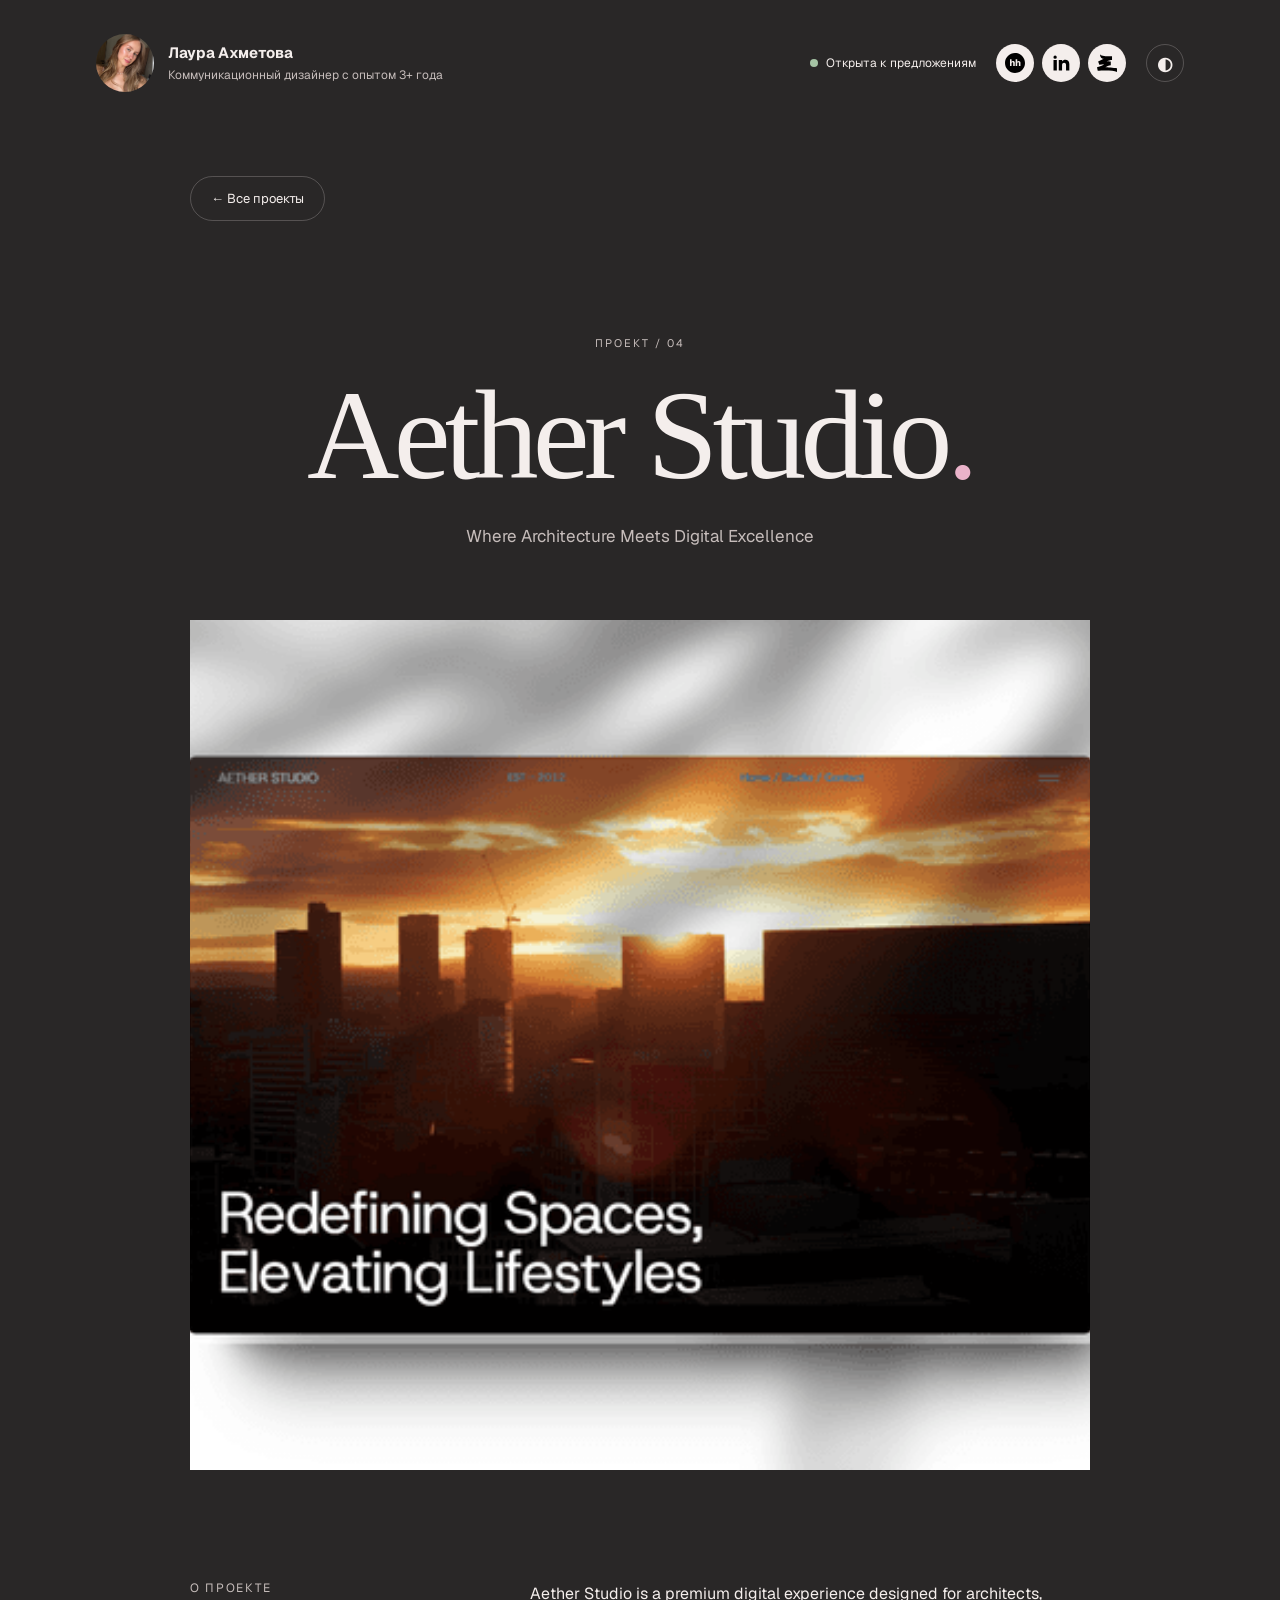
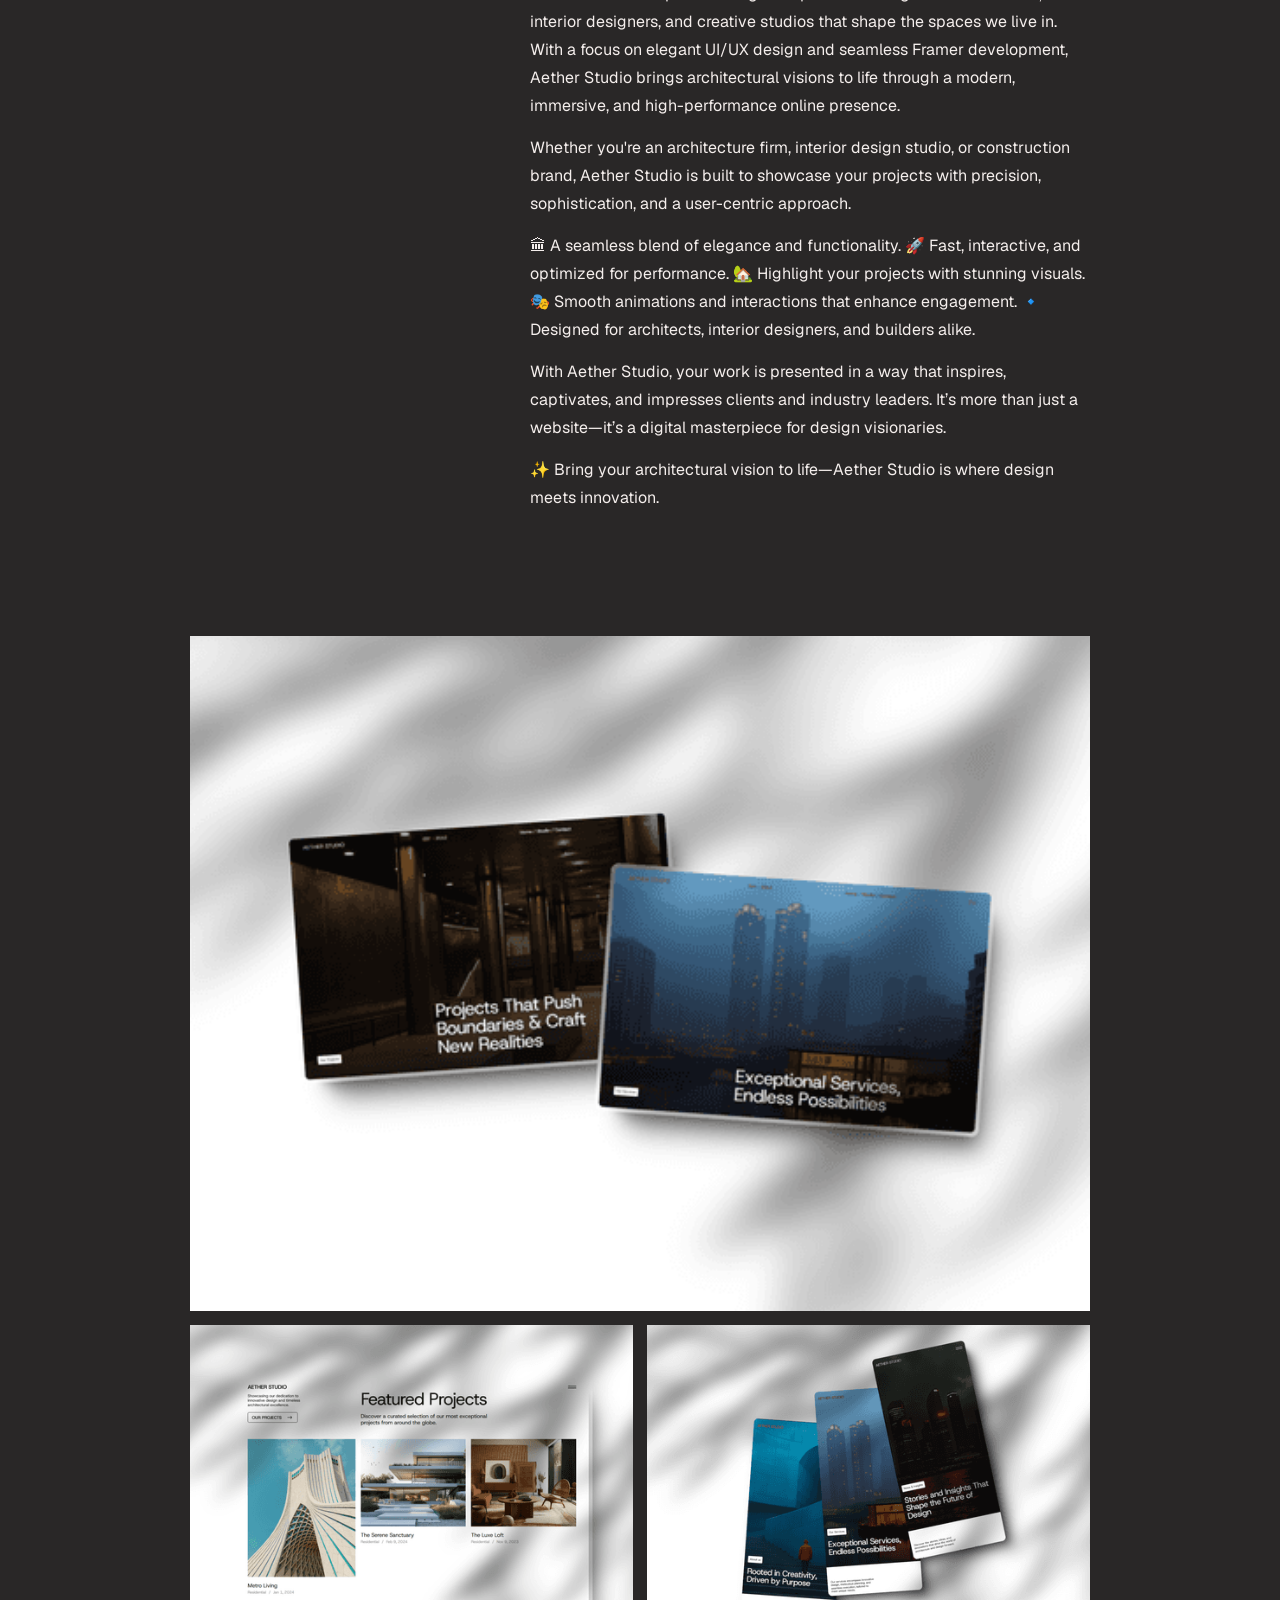
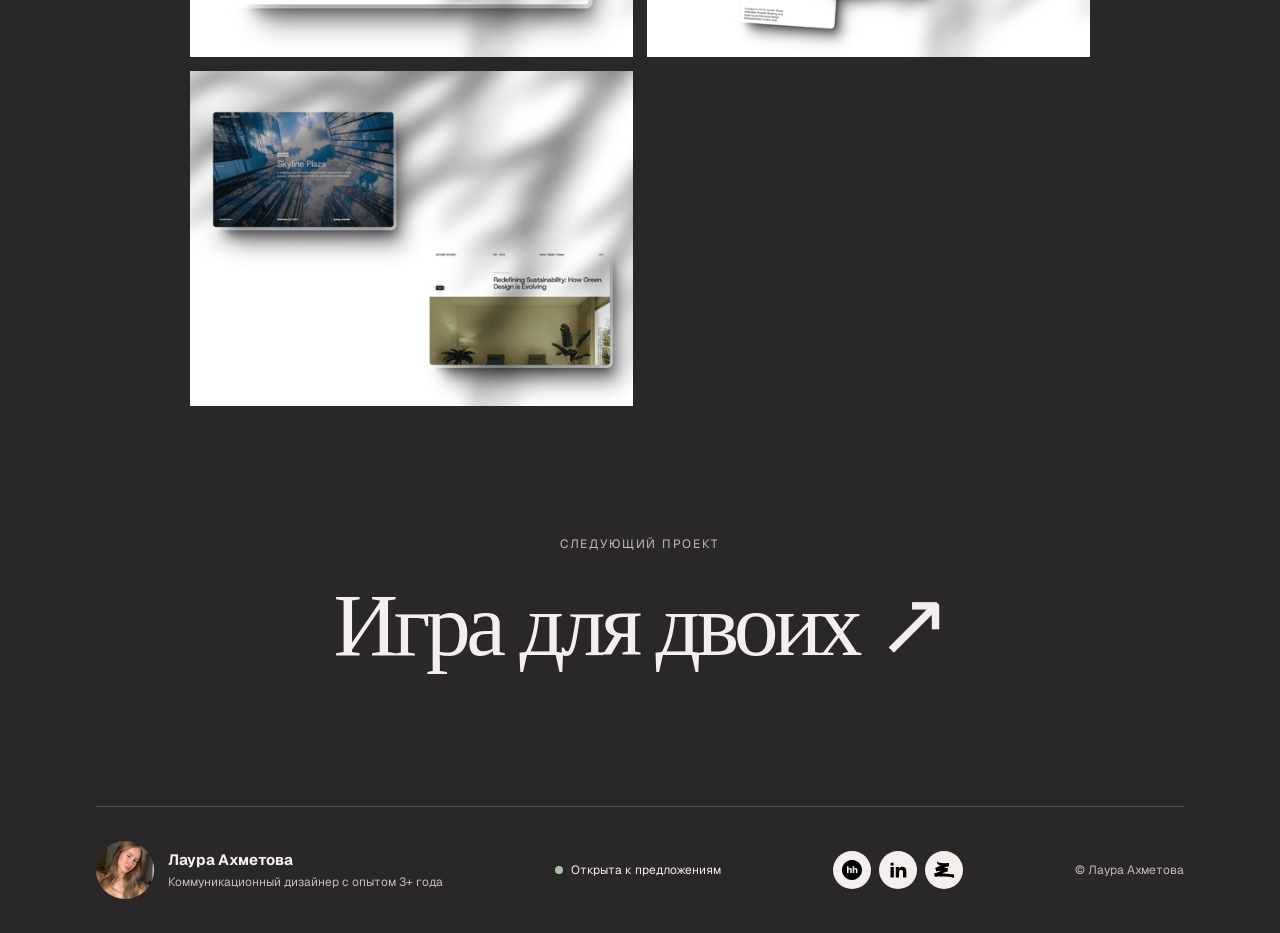
==== commit 7d00947b: "Revert "Refine portfolio typography, project layouts and content hierarchy" This reverts commit e135" ====
--- a/project-details/aether-studio.html
+++ b/project-details/aether-studio.html
@@ -1 +1 @@
-<!doctype html><html lang="ru"><head><meta charset="utf-8"><meta name="viewport" content="width=device-width,initial-scale=1"><title>Aether Studio — Лаура Ахметова</title><link rel="stylesheet" href="../assets/site.css?v=6"><link rel="stylesheet" href="../assets/motion.css?v=6"><link rel="stylesheet" href="../assets/project.css"><script src="../assets/motion.js?v=3" defer></script><script src="../assets/site.js" defer></script><link rel="icon" type="image/svg+xml" href="../assets/icons/favicon.svg"><link rel="icon" type="image/png" sizes="32x32" href="../assets/icons/favicon-32.png"><link rel="icon" type="image/png" sizes="48x48" href="../assets/icons/favicon-48.png"><link rel="apple-touch-icon" sizes="180x180" href="../assets/icons/apple-touch-icon.png"><link rel="stylesheet" href="../assets/bow-field.css?v=5"></head><body data-theme="dark"><header class="site-header wrap"><a href="../index.html" aria-label="На главную"><div class="profile"><img src="../assets/img/Cu4nTh9SOAEUHch3rN5iS6zJhA-ade0e6e4.jpg" alt="Лаура Ахметова"><div class="profile-copy"><strong>Лаура Ахметова</strong><span>Коммуникационный дизайнер с опытом 3+ года</span></div></div></a><div class="header-right"><span class="status">Открыта к предложениям</span><div class="socials"><a href="https://hh.ru/applicant/profile/me?hhtmFrom=main" aria-label="hh.ru" target="_blank" rel="noopener"><img src="../assets/img/social-hh.svg" alt=""></a><a href="https://www.linkedin.com/in/laura-akhmetova-39777343a/" aria-label="LinkedIn" target="_blank" rel="noopener"><img src="../assets/img/social-linkedin.svg" alt=""></a><a href="https://setka.ru/users/019d343f-13d5-7e82-8718-7d80f2fd6895" aria-label="Сетка" target="_blank" rel="noopener"><img src="../assets/img/social-setka.svg" alt=""></a></div><button class="theme-toggle" id="theme-toggle" aria-label="Сменить цветовую тему" aria-pressed="false">◐</button></div></header><main class="detail wrap"><a class="back" href="../index.html#projects">← Все проекты</a><div class="detail-heading"><div class="eyebrow">Проект / 04</div><h1 class="detail-title">Aether Studio<span style="color:var(--pink)">.</span></h1><p>Where Architecture Meets Digital Excellence</p></div><img class="detail-cover" src="../assets/img/EVgp4FfBKeWyGi51Bui2IUDZsG0.png" alt="Aether Studio" width="1600" height="1200" decoding="async" loading="lazy" srcset="../assets/img/EVgp4FfBKeWyGi51Bui2IUDZsG0-512w.png 512w, ../assets/img/EVgp4FfBKeWyGi51Bui2IUDZsG0-1024w.png 1024w, ../assets/img/EVgp4FfBKeWyGi51Bui2IUDZsG0.png 1600w" sizes="(max-width: 700px) calc(100vw - 36px), (max-width: 1280px) calc(100vw - 80px), 1200px"><section class="detail-about"><div class="detail-label">О проекте</div><div><p>Aether Studio is a premium digital experience designed for architects, interior designers, and creative studios that shape the spaces we live in. With a focus on elegant UI/UX design and seamless Framer development, Aether Studio brings architectural visions to life through a modern, immersive, and high-performance online presence.</p><p>Whether you&#x27;re an architecture firm, interior design studio, or construction brand, Aether Studio is built to showcase your projects with precision, sophistication, and a user-centric approach.</p><p>🏛 A seamless blend of elegance and functionality. 🚀 Fast, interactive, and optimized for performance. 🏡 Highlight your projects with stunning visuals. 🎭 Smooth animations and interactions that enhance engagement. 🔹 Designed for architects, interior designers, and builders alike.</p><p>With Aether Studio, your work is presented in a way that inspires, captivates, and impresses clients and industry leaders. It’s more than just a website—it’s a digital masterpiece for design visionaries.</p><p>✨ Bring your architectural vision to life—Aether Studio is where design meets innovation.</p></div></section><div class="detail-gallery"><img src="../assets/img/2wIifx4QZtr3Qon18QBxcBrtBqg.png" alt="Aether Studio — макет" loading="lazy" width="1600" height="1200" decoding="async" srcset="../assets/img/2wIifx4QZtr3Qon18QBxcBrtBqg-512w.png 512w, ../assets/img/2wIifx4QZtr3Qon18QBxcBrtBqg-1024w.png 1024w, ../assets/img/2wIifx4QZtr3Qon18QBxcBrtBqg.png 1600w" sizes="(max-width: 700px) calc(100vw - 36px), (max-width: 1280px) calc(100vw - 80px), 1200px"><img src="../assets/img/6zYTwmdg5nbGTmCcfeeCbzKD3g.png" alt="Aether Studio — макет" loading="lazy" width="1600" height="1200" decoding="async" srcset="../assets/img/6zYTwmdg5nbGTmCcfeeCbzKD3g-512w.png 512w, ../assets/img/6zYTwmdg5nbGTmCcfeeCbzKD3g-1024w.png 1024w, ../assets/img/6zYTwmdg5nbGTmCcfeeCbzKD3g.png 1600w" sizes="(max-width: 700px) calc(100vw - 36px), (max-width: 1280px) calc(100vw - 80px), 1200px"><img src="../assets/img/TyEM7VchzTqgAtdJuvoCpthNs.png" alt="Aether Studio — макет" loading="lazy" width="1600" height="1200" decoding="async" srcset="../assets/img/TyEM7VchzTqgAtdJuvoCpthNs-512w.png 512w, ../assets/img/TyEM7VchzTqgAtdJuvoCpthNs-1024w.png 1024w, ../assets/img/TyEM7VchzTqgAtdJuvoCpthNs.png 1600w" sizes="(max-width: 700px) calc(100vw - 36px), (max-width: 1280px) calc(100vw - 80px), 1200px"><img src="../assets/img/jPEzl2WkyMJps5tJz4RfXQQbBBg.png" alt="Aether Studio — макет" loading="lazy" width="1800" height="1360" decoding="async" srcset="../assets/img/jPEzl2WkyMJps5tJz4RfXQQbBBg-512w.png 512w, ../assets/img/jPEzl2WkyMJps5tJz4RfXQQbBBg-1024w.png 1024w, ../assets/img/jPEzl2WkyMJps5tJz4RfXQQbBBg.png 1800w" sizes="(max-width: 700px) calc(100vw - 36px), (max-width: 1280px) calc(100vw - 80px), 1200px"></div><a class="next-project" href="igra-dlya-dvoih.html"><span>Следующий проект</span><strong>Игра для двоих ↗</strong></a></main><footer class="footer wrap"><div class="profile"><img src="../assets/img/Cu4nTh9SOAEUHch3rN5iS6zJhA-ade0e6e4.jpg" alt="Лаура Ахметова"><div class="profile-copy"><strong>Лаура Ахметова</strong><span>Коммуникационный дизайнер с опытом 3+ года</span></div></div><span class="status">Открыта к предложениям</span><div class="socials"><a href="https://hh.ru/applicant/profile/me?hhtmFrom=main" aria-label="hh.ru" target="_blank" rel="noopener"><img src="../assets/img/social-hh.svg" alt=""></a><a href="https://www.linkedin.com/in/laura-akhmetova-39777343a/" aria-label="LinkedIn" target="_blank" rel="noopener"><img src="../assets/img/social-linkedin.svg" alt=""></a><a href="https://setka.ru/users/019d343f-13d5-7e82-8718-7d80f2fd6895" aria-label="Сетка" target="_blank" rel="noopener"><img src="../assets/img/social-setka.svg" alt=""></a></div><small>© Лаура Ахметова</small></footer></body></html>+<!doctype html><html lang="ru"><head><meta charset="utf-8"><meta name="viewport" content="width=device-width,initial-scale=1"><title>Aether Studio — Лаура Ахметова</title><link rel="stylesheet" href="../assets/site.css"><link rel="stylesheet" href="../assets/motion.css"><link rel="stylesheet" href="../assets/project.css"><script src="../assets/motion.js" defer></script><script src="../assets/site.js" defer></script><link rel="icon" type="image/svg+xml" href="../assets/icons/favicon.svg"><link rel="icon" type="image/png" sizes="32x32" href="../assets/icons/favicon-32.png"><link rel="icon" type="image/png" sizes="48x48" href="../assets/icons/favicon-48.png"><link rel="apple-touch-icon" sizes="180x180" href="../assets/icons/apple-touch-icon.png"></head><body data-theme="dark"><header class="site-header wrap"><a href="../index.html" aria-label="На главную"><div class="profile"><img src="../assets/img/Cu4nTh9SOAEUHch3rN5iS6zJhA-ade0e6e4.jpg" alt="Лаура Ахметова"><div class="profile-copy"><strong>Лаура Ахметова</strong><span>Коммуникационный дизайнер с опытом 3+ года</span></div></div></a><div class="header-right"><span class="status">Открыта к предложениям</span><div class="socials"><a href="https://hh.ru/applicant/profile/me?hhtmFrom=main" aria-label="hh.ru" target="_blank" rel="noopener"><img src="../assets/img/social-hh.svg" alt=""></a><a href="https://www.linkedin.com/in/laura-akhmetova-39777343a/" aria-label="LinkedIn" target="_blank" rel="noopener"><img src="../assets/img/social-linkedin.svg" alt=""></a><a href="https://setka.ru/users/019d343f-13d5-7e82-8718-7d80f2fd6895" aria-label="Сетка" target="_blank" rel="noopener"><img src="../assets/img/social-setka.svg" alt=""></a></div><button class="theme-toggle" id="theme-toggle" aria-label="Сменить цветовую тему" aria-pressed="false">◐</button></div></header><main class="detail wrap"><a class="back" href="../index.html#projects">← Все проекты</a><div class="detail-heading"><div class="eyebrow">Проект / 04</div><h1 class="detail-title">Aether Studio<span style="color:var(--pink)">.</span></h1><p>Where Architecture Meets Digital Excellence</p></div><img class="detail-cover" src="../assets/img/EVgp4FfBKeWyGi51Bui2IUDZsG0.png" alt="Aether Studio" width="1600" height="1200" decoding="async" loading="lazy" srcset="../assets/img/EVgp4FfBKeWyGi51Bui2IUDZsG0-512w.png 512w, ../assets/img/EVgp4FfBKeWyGi51Bui2IUDZsG0-1024w.png 1024w, ../assets/img/EVgp4FfBKeWyGi51Bui2IUDZsG0.png 1600w" sizes="(max-width: 700px) calc(100vw - 36px), (max-width: 1280px) calc(100vw - 80px), 1200px"><section class="detail-about"><div class="detail-label">О проекте</div><div><p>Aether Studio is a premium digital experience designed for architects, interior designers, and creative studios that shape the spaces we live in. With a focus on elegant UI/UX design and seamless Framer development, Aether Studio brings architectural visions to life through a modern, immersive, and high-performance online presence.</p><p>Whether you&#x27;re an architecture firm, interior design studio, or construction brand, Aether Studio is built to showcase your projects with precision, sophistication, and a user-centric approach.</p><p>🏛 A seamless blend of elegance and functionality. 🚀 Fast, interactive, and optimized for performance. 🏡 Highlight your projects with stunning visuals. 🎭 Smooth animations and interactions that enhance engagement. 🔹 Designed for architects, interior designers, and builders alike.</p><p>With Aether Studio, your work is presented in a way that inspires, captivates, and impresses clients and industry leaders. It’s more than just a website—it’s a digital masterpiece for design visionaries.</p><p>✨ Bring your architectural vision to life—Aether Studio is where design meets innovation.</p></div></section><div class="detail-gallery"><img src="../assets/img/2wIifx4QZtr3Qon18QBxcBrtBqg.png" alt="Aether Studio — макет" loading="lazy" width="1600" height="1200" decoding="async" srcset="../assets/img/2wIifx4QZtr3Qon18QBxcBrtBqg-512w.png 512w, ../assets/img/2wIifx4QZtr3Qon18QBxcBrtBqg-1024w.png 1024w, ../assets/img/2wIifx4QZtr3Qon18QBxcBrtBqg.png 1600w" sizes="(max-width: 700px) calc(100vw - 36px), (max-width: 1280px) calc(100vw - 80px), 1200px"><img src="../assets/img/6zYTwmdg5nbGTmCcfeeCbzKD3g.png" alt="Aether Studio — макет" loading="lazy" width="1600" height="1200" decoding="async" srcset="../assets/img/6zYTwmdg5nbGTmCcfeeCbzKD3g-512w.png 512w, ../assets/img/6zYTwmdg5nbGTmCcfeeCbzKD3g-1024w.png 1024w, ../assets/img/6zYTwmdg5nbGTmCcfeeCbzKD3g.png 1600w" sizes="(max-width: 700px) calc(100vw - 36px), (max-width: 1280px) calc(100vw - 80px), 1200px"><img src="../assets/img/TyEM7VchzTqgAtdJuvoCpthNs.png" alt="Aether Studio — макет" loading="lazy" width="1600" height="1200" decoding="async" srcset="../assets/img/TyEM7VchzTqgAtdJuvoCpthNs-512w.png 512w, ../assets/img/TyEM7VchzTqgAtdJuvoCpthNs-1024w.png 1024w, ../assets/img/TyEM7VchzTqgAtdJuvoCpthNs.png 1600w" sizes="(max-width: 700px) calc(100vw - 36px), (max-width: 1280px) calc(100vw - 80px), 1200px"><img src="../assets/img/jPEzl2WkyMJps5tJz4RfXQQbBBg.png" alt="Aether Studio — макет" loading="lazy" width="1800" height="1360" decoding="async" srcset="../assets/img/jPEzl2WkyMJps5tJz4RfXQQbBBg-512w.png 512w, ../assets/img/jPEzl2WkyMJps5tJz4RfXQQbBBg-1024w.png 1024w, ../assets/img/jPEzl2WkyMJps5tJz4RfXQQbBBg.png 1800w" sizes="(max-width: 700px) calc(100vw - 36px), (max-width: 1280px) calc(100vw - 80px), 1200px"></div><a class="next-project" href="igra-dlya-dvoih.html"><span>Следующий проект</span><strong>Игра для двоих ↗</strong></a></main><footer class="footer wrap"><div class="profile"><img src="../assets/img/Cu4nTh9SOAEUHch3rN5iS6zJhA-ade0e6e4.jpg" alt="Лаура Ахметова"><div class="profile-copy"><strong>Лаура Ахметова</strong><span>Коммуникационный дизайнер с опытом 3+ года</span></div></div><span class="status">Открыта к предложениям</span><div class="socials"><a href="https://hh.ru/applicant/profile/me?hhtmFrom=main" aria-label="hh.ru" target="_blank" rel="noopener"><img src="../assets/img/social-hh.svg" alt=""></a><a href="https://www.linkedin.com/in/laura-akhmetova-39777343a/" aria-label="LinkedIn" target="_blank" rel="noopener"><img src="../assets/img/social-linkedin.svg" alt=""></a><a href="https://setka.ru/users/019d343f-13d5-7e82-8718-7d80f2fd6895" aria-label="Сетка" target="_blank" rel="noopener"><img src="../assets/img/social-setka.svg" alt=""></a></div><small>© Лаура Ахметова</small></footer></body></html>
--- a/assets/site.css
+++ b/assets/site.css
@@ -1,262 +1,36 @@
 @import url('fonts.css');
+:root{--bg:#292727;--ink:#f4eeec;--muted:#c5bcba;--pink:#eab3ca;--line:rgba(244,238,236,.22);--paper:#f4eeec;--dark:#292727}
+*{box-sizing:border-box}
+html{scroll-behavior:smooth}
+body{margin:0;background:var(--bg);color:var(--ink);font-family:Geist,Arial,sans-serif;transition:background .5s,color .5s}
+body[data-theme="pink"]{--bg:#eab3ca;--ink:#292727;--muted:#59464e;--line:rgba(41,39,39,.25);--pink:#6a304b}
+a{color:inherit;text-decoration:none}button{font:inherit;cursor:pointer}img,video{display:block;max-width:100%}h1,h2,h3,p{margin-top:0}
+a:focus-visible,button:focus-visible{outline:3px solid #eab3ca;outline-offset:5px}
+.wrap{width:min(900px,calc(100% - 80px));margin-inline:auto}
+.site-header{width:min(1200px,85%);max-width:none;display:flex;align-items:center;justify-content:space-between;gap:24px;padding:34px 0}
+.profile{display:flex;align-items:center;gap:14px}.profile img{width:58px;height:58px;object-fit:cover;border-radius:50%}.profile-copy strong,.profile-copy span{display:block}.profile-copy strong{font-size:15px}.profile-copy span{font-size:12px;color:var(--muted);margin-top:5px}
+.header-right{display:flex;align-items:center;gap:20px}.status{font-size:12px;white-space:nowrap}.status:before{content:'';display:inline-block;width:8px;height:8px;background:#a5c3a4;border-radius:50%;margin-right:8px}body[data-theme="pink"] .status:before{background:#39764b}
+.socials{display:flex;gap:8px}.socials a,.theme-toggle{height:38px;min-width:38px;border:1px solid var(--line);border-radius:50%;display:grid;place-items:center;font-size:12px;font-weight:700}.socials a{background:#f4eeec}.socials img{width:20px;height:20px;object-fit:contain}.theme-toggle{background:transparent;color:inherit;font-size:18px}
+.section-nav{width:min(1200px,85%);max-width:none;display:flex;justify-content:flex-end;gap:26px;border-top:1px solid var(--line);padding-top:14px;font-size:12px;color:var(--muted)}.section-nav a:hover,.motion-link:hover{color:var(--ink)}
+.hero{position:relative;overflow:hidden;text-align:center;padding:44px 20px 75px}.hero-inner{position:relative;z-index:1;max-width:755px;margin:auto}.eyebrow{font-size:11px;letter-spacing:.18em;text-transform:uppercase;color:var(--muted)}
+.hero h1,.section-title,.contact h2,.detail-title{font-family:Georgia,'Times New Roman',serif;font-weight:400;letter-spacing:-.045em}.hero h1{font-size:clamp(48px,5vw,56px);line-height:1.05;margin:0 auto 24px}.hero h1 em{color:var(--pink);font-weight:400}.hero-description{font-size:16px;line-height:1.6;color:var(--muted);max-width:670px;margin:0 auto}.hero-actions{display:flex;justify-content:center;flex-wrap:wrap;gap:10px;margin-top:30px}.motion-link{display:inline-block;margin-top:22px;font-size:12px;color:var(--muted);text-decoration:underline;text-underline-offset:4px}
+.button{border:1px solid var(--line);border-radius:100px;padding:15px 23px;font-size:13px;display:inline-flex;align-items:center;justify-content:center;gap:22px;min-height:50px;transition:background .3s,color .3s}.button.primary{background:var(--pink);border-color:var(--pink);color:#292727}.button:hover{background:var(--paper);color:var(--dark)}body[data-theme="pink"] .button.primary{background:#fff9f7;border-color:#fff9f7;color:#292727}
+.hero-bow-left,.hero-bow-right{position:absolute;width:clamp(150px,20vw,280px);height:clamp(150px,20vw,280px);top:35%;pointer-events:none}.hero-bow-left{left:-7%;transform:rotate(-23deg)}.hero-bow-right{right:-7%;transform:rotate(22deg)}
+.strip-shell.is-paused .strip-track,.strip-shell.is-out-of-view .strip-track{animation-play-state:paused}
+.section{padding:100px 0 0}.section-head{display:flex;align-items:end;justify-content:space-between;gap:30px;margin-bottom:40px}.section-title{font-size:44px;line-height:1.05;margin:0}.section-note{font-size:12px;letter-spacing:.12em;text-transform:uppercase;color:var(--muted)}
+#projects{width:min(1200px,calc(100% - 80px))}.project-list{display:grid;grid-template-columns:repeat(12,minmax(0,1fr));gap:20px}.project-card{display:block;position:relative;width:100%;min-width:0;min-height:0;aspect-ratio:4/3;overflow:hidden;border-radius:30px;background:#4c4647}.project-card:nth-child(1){grid-column:span 8;grid-row:span 2;aspect-ratio:auto}.project-card:nth-child(2),.project-card:nth-child(3){grid-column:span 4}.project-card:nth-child(4),.project-card:nth-child(5){grid-column:span 6}.project-image{position:absolute;inset:0;width:100%;height:100%;object-fit:cover}.project-caption{position:absolute;z-index:3;left:22px;right:22px;bottom:22px;display:flex;align-items:center;gap:16px;padding:13px 18px;border-radius:100px;background:#f4eeec;color:#292727;transition:transform .4s ease,opacity .4s ease}.project-logo{flex:none;width:42px;height:42px;object-fit:cover;border-radius:50%;background:#fff}.project-title{font-size:19px;font-weight:600}.project-subtitle{font-size:13px;color:#655e60;margin-top:4px}.project-arrow{margin-left:auto;font-size:24px;flex:none}.project-caption>div{min-width:0}.project-card:nth-child(2) .project-subtitle,.project-card:nth-child(3) .project-subtitle{white-space:nowrap;overflow:hidden;text-overflow:ellipsis}
+@media(hover:hover) and (pointer:fine){.project-caption{transform:translateY(calc(100% + 30px));opacity:0}.project-card:hover .project-caption,.project-card:focus-visible .project-caption{transform:translateY(0);opacity:1}}
 
-:root {
-  --bg: #292727;
-  --surface: #343031;
-  --ink: #f4eeec;
-  --muted: #c9bfbd;
-  --pink: #eab3ca;
-  --line: #554c50;
-  --paper: #f4eeec;
-  --dark: #292727;
-  --serif: Georgia, 'Times New Roman', serif;
-  --content-width: 1120px;
-  --gutter: clamp(20px, 5vw, 64px);
-  --column-gap: clamp(24px, 4vw, 64px);
-  --section-space: clamp(56px, 7vw, 102px);
-  --radius-media: 8px;
-}
-
-* { box-sizing: border-box; }
-html { scroll-behavior: smooth; }
-body {
-  margin: 0;
-  background: var(--bg);
-  color: var(--ink);
-  font-family: Geist, Arial, sans-serif;
-  transition: background-color .35s, color .35s;
-}
-body[data-theme="pink"] {
-  --bg: #eac5d3;
-  --surface: #f4dbe5;
-  --ink: #30252a;
-  --muted: #654c57;
-  --pink: #733b56;
-  --line: #b58d9d;
-}
-a { color: inherit; text-decoration: none; }
-button { font: inherit; cursor: pointer; }
-img, video { display: block; max-width: 100%; }
-h1, h2, h3, p { margin-top: 0; }
-a:focus-visible, button:focus-visible {
-  outline: 2px solid var(--pink);
-  outline-offset: 5px;
-}
-.wrap, .strip-shell {
-  width: min(var(--content-width), calc(100% - 2 * var(--gutter)));
-  margin-inline: auto;
-}
-section[id] { scroll-margin-top: 24px; }
-
-.site-header {
-  display: flex;
-  align-items: center;
-  justify-content: space-between;
-  gap: 24px;
-  padding-block: 26px 20px;
-}
-.profile { display: flex; align-items: center; gap: 12px; }
-.profile img {
-  flex: none;
-  width: 48px;
-  height: 48px;
-  object-fit: cover;
-  border-radius: 50%;
-}
-.profile-copy strong, .profile-copy span { display: block; }
-.profile-copy strong { font-size: 16px; }
-.profile-copy span { color: var(--muted); font-size: 14px; margin-top: 4px; }
-.header-right { display: flex; align-items: center; gap: 16px; }
-.status {
-  display: inline-flex;
-  align-items: center;
-  gap: 8px;
-  color: var(--muted);
-  font-size: 13px;
-  line-height: 1.4;
-}
-.status::before {
-  content: '';
-  flex: none;
-  width: 7px;
-  height: 7px;
-  background: #a5c3a4;
-  border-radius: 50%;
-}
-body[data-theme="pink"] .status::before { background: #39764b; }
-.socials { display: flex; gap: 6px; }
-.socials a, .theme-toggle {
-  display: grid;
-  place-items: center;
-  width: 36px;
-  height: 36px;
-  flex: none;
-  border: 1px solid var(--line);
-  border-radius: 6px;
-  background: transparent;
-  color: inherit;
-  transition: border-color .2s, background-color .2s;
-}
-.socials img { width: 18px; height: 18px; object-fit: contain; }
-body:not([data-theme="pink"]) .socials img { filter: invert(1); }
-.theme-toggle { font-size: 19px; }
-.socials a:is(:hover, :focus-visible), .theme-toggle:is(:hover, :focus-visible) {
-  border-color: var(--pink);
-  background-color: var(--surface);
-}
-.section-nav {
-  display: flex;
-  flex-wrap: wrap;
-  gap: 12px 28px;
-  border-top: 1px solid var(--line);
-  padding-top: 13px;
-  font-size: 14px;
-  color: var(--muted);
-}
-.section-nav a:hover {
-  color: var(--ink);
-  text-decoration: underline;
-  text-underline-offset: 4px;
-}
-
-.hero {
-  position: relative;
-  padding-block: clamp(52px, 6vw, 88px) clamp(42px, 5vw, 70px);
-}
-.hero-inner { max-width: 1050px; }
-.hero h1, .section-title, .detail-title {
-  font-family: var(--serif);
-  font-weight: 400;
-  letter-spacing: -.04em;
-}
-.hero h1 {
-  margin: 0 0 24px;
-  font-size: clamp(43px, 5.6vw, 76px);
-  line-height: 1.04;
-}
-.hero h1 em { color: var(--pink); font-weight: inherit; }
-@media (min-width: 761px) {
-  .hero-opening, .hero h1 em { display: block; }
-}
-.hero-description {
-  max-width: 65ch;
-  margin: 0;
-  color: var(--muted);
-  font-size: clamp(16px, 1.45vw, 18px);
-  line-height: 1.55;
-}
-.hero-actions {
-  display: flex;
-  align-items: center;
-  flex-wrap: wrap;
-  gap: 10px;
-  margin-top: 24px;
-}
-.eyebrow { color: var(--muted); font-size: 14px; line-height: 1.4; }
-
-.button {
-  display: inline-flex;
-  align-items: center;
-  justify-content: center;
-  gap: 12px;
-  min-height: 44px;
-  padding: 10px 16px;
-  border: 1px solid var(--line);
-  border-radius: 6px;
-  font-size: 14px;
-  font-weight: 500;
-  transition: background-color .2s, color .2s, border-color .2s;
-}
-.button:hover { background-color: var(--surface); border-color: var(--muted); }
-.button.primary { background-color: var(--pink); border-color: var(--pink); color: var(--dark); }
-.button.primary:hover { background-color: #f4cade; border-color: #f4cade; }
-body[data-theme="pink"] .button.primary { color: #fff6fa; }
-body[data-theme="pink"] .button.primary:hover { background: #5f3046; border-color: #5f3046; }
-
-.hero-bow-right {
-  position: absolute;
-  right: 5px;
-  bottom: 32px;
-  width: clamp(100px, 14vw, 152px);
-  aspect-ratio: 1;
-  opacity: .65;
-  pointer-events: none;
-  transform: rotate(-14deg);
-}
-.strip-shell.is-paused .strip-track, .strip-shell.is-out-of-view .strip-track { animation-play-state: paused; }
-
-.section { padding-top: var(--section-space); }
-.section-head { margin-bottom: clamp(22px, 3.3vw, 44px); }
-.section-title { font-size: clamp(36px, 4.4vw, 56px); line-height: 1.08; margin: 0; }
-
-@media (max-width: 1000px) {
-  .hero-bow-right { width: 94px; bottom: 16px; }
-}
-
-@media (max-width: 760px) {
-  .site-header { flex-wrap: wrap; gap: 14px; padding-block: 20px 16px; }
-  .header-right { width: 100%; gap: 8px; }
-  .header-right .status { flex: 1; }
-  .profile img { width: 42px; height: 42px; }
-  .hero { padding-block: 44px 36px; }
-  .hero h1 { font-size: clamp(35px, 7.2vw, 56px); text-wrap: wrap; margin-bottom: 18px; }
-  .hero-bow-right { display: none; }
-  .hero-actions {
-    display: grid;
-    grid-template-columns: repeat(2, minmax(0, 1fr));
-    width: min(100%, 390px);
-    margin-top: 20px;
-  }
-  .hero-actions .primary { grid-column: 1 / -1; }
-}
-
-@media (max-width: 360px) {
-  .hero h1 { font-size: 32px; }
-}
-
-@media (prefers-reduced-motion: reduce) {
-  html { scroll-behavior: auto; }
-  *, *::before, *::after {
-    animation-duration: .01ms !important;
-    animation-iteration-count: 1 !important;
-    transition-duration: .01ms !important;
-  }
-}
-
-/* The game's cover uses the same interlocking circles and palette as its case study. */
-.project-media.game-preview, .detail-cover.game-preview {
-  display: grid;
-  grid-template-columns: minmax(0, 1.6fr) minmax(0, 1fr);
-  align-items: center;
-  gap: clamp(16px, 4vw, 52px);
-  padding: clamp(24px, 6vw, 84px);
-  border-radius: var(--radius-media);
-  background: #4a0e1c;
-  color: #f7e3e1;
-}
-.detail-cover.game-preview { aspect-ratio: 2 / 1; }
-.game-preview-copy {
-  font-family: var(--serif);
-  font-size: clamp(28px, 5.2vw, 75px);
-  letter-spacing: -.04em;
-  line-height: 1.04;
-}
-.game-preview-mark { display: flex; align-items: center; }
-.game-preview-mark i {
-  width: 59%;
-  flex: none;
-  aspect-ratio: 1;
-  border: clamp(1px, .2vw, 3px) solid currentColor;
-  border-radius: 50%;
-}
-.game-preview-mark i + i { margin-left: -18%; color: #e0475a; }
-
-@media (max-width: 600px) {
-  .project-media.game-preview, .detail-cover.game-preview {
-    grid-template-columns: 1fr;
-    align-content: space-between;
-    justify-items: start;
-  }
-  .detail-cover.game-preview { aspect-ratio: 4 / 3; }
-  .game-preview-mark { width: min(42%, 150px); justify-self: end; }
-}
+#experience,#about,#skills{max-width:700px}.experience-list{border-top:1px solid var(--line)}.experience{display:grid;grid-template-columns:1fr 2fr;gap:45px;padding:40px 0;border-bottom:1px solid var(--line)}.experience h3{font-family:Georgia,serif;font-size:32px;font-weight:400;margin-bottom:10px}.experience-meta{font-size:13px;color:var(--muted);line-height:1.6}.experience-copy{line-height:1.7;color:var(--ink);font-size:15px}.experience-copy p{margin-bottom:12px}.experience-copy ul{margin:0;padding-left:19px}.experience-copy li{padding-left:3px;margin:0 0 9px}.experience-copy li::marker{color:var(--pink)}.experience-lead{color:var(--muted);margin-bottom:25px!important}.experience-group{margin:0 0 28px}.experience-group:last-child{margin-bottom:0}.experience-group h4{font-size:16px;line-height:1.5;margin:0 0 12px;font-weight:600}
+.about-grid{display:grid;grid-template-columns:1fr;gap:32px;text-align:center}.about-copy{font-family:Georgia,serif;font-size:clamp(23px,2.4vw,30px);line-height:1.42;margin:0 0 28px}.skills{display:grid;grid-template-columns:repeat(2,1fr);gap:0 50px}.skill{padding:22px 0;border-bottom:1px solid var(--line);font-size:16px}.skill summary{cursor:pointer;list-style:none}.skill summary::-webkit-details-marker{display:none}.skill details p{font-size:13px;line-height:1.6;color:var(--muted);margin:16px 0 0}.skill-track{height:3px;background:var(--line);margin-top:18px}.skill-track div{height:100%;background:var(--pink)}
+.contact{text-align:center;padding:110px 20px 90px}.contact h2{font-size:clamp(48px,6vw,72px);line-height:1;margin:20px 0 35px}.footer{width:min(1200px,85%);max-width:none;border-top:1px solid var(--line);padding:34px 0;display:flex;align-items:center;justify-content:space-between;gap:20px}.footer small{font-size:12px;color:var(--muted)}
+@media(min-width:701px) and (max-width:1000px){.project-list{grid-template-columns:repeat(2,minmax(0,1fr))}.project-card:nth-child(1){grid-column:1/-1;grid-row:auto;aspect-ratio:4/3}.project-card:nth-child(n+2){grid-column:span 1}}
+@media(min-width:701px) and (max-width:1100px){.site-header,.section-nav,.footer{width:calc(100% - 80px)}.hero{padding-top:44px}.hero-bow-left{top:0;left:-65px;width:90px;height:90px;opacity:.75;transform:rotate(-12deg)}.hero-bow-right{display:none}}
+@media(max-width:700px){.wrap,.site-header,.section-nav,.footer{width:calc(100% - 36px)}.site-header{display:grid;grid-template-columns:1fr;gap:16px;padding:22px 0;align-items:flex-start}.profile img{width:48px;height:48px}.profile-copy span{max-width:180px;line-height:1.3}.header-right{display:flex;justify-content:space-between;width:100%;gap:10px}.header-right .socials{margin-left:auto}.status{font-size:10px}.section-nav{justify-content:flex-start;gap:24px}.hero{padding:30px 18px 60px}.hero h1{font-size:clamp(36px,9.5vw,48px)}.hero-description{font-size:15px}.hero-bow-left{top:8px;left:-46px;width:100px;height:100px;opacity:.7}.hero-bow-right{display:none}.hero-actions{flex-direction:column;align-items:stretch;max-width:340px;margin-left:auto;margin-right:auto}.section{padding-top:64px}.section-head{align-items:start;flex-direction:column;gap:15px;margin-bottom:28px}.section-title{font-size:32px}#projects{width:calc(100% - 36px)}.project-list{grid-template-columns:1fr;gap:18px}.project-card,.project-card:nth-child(1){grid-column:1;grid-row:auto;aspect-ratio:4/3;border-radius:24px}.project-card:nth-child(n+2){grid-column:1}.project-caption{left:12px;right:12px;bottom:12px;gap:10px;padding:10px 13px;transform:none;opacity:1}.project-caption>div{min-width:0}.project-title{font-size:15px}.project-subtitle{font-size:11px;white-space:nowrap;overflow:hidden;text-overflow:ellipsis}.project-logo{width:34px;height:34px}.project-arrow{font-size:20px}.motion-grid{grid-template-columns:1fr}.experience{grid-template-columns:1fr;gap:15px}.experience{padding:30px 0}.experience h3{font-size:27px}.about-copy{font-size:24px}.skills{grid-template-columns:1fr}.contact{padding:80px 18px 70px}.contact h2{font-size:40px}.footer{padding:22px 0;align-items:flex-start;flex-direction:column}}
+@media(prefers-reduced-motion:reduce){html{scroll-behavior:auto}*,*:before,*:after{animation-duration:.01ms!important;animation-iteration-count:1!important;transition-duration:.01ms!important}}
+#about .about-copy{font-size:clamp(20px,1.85vw,23px)}
+#about .about-results p{margin:0;padding:18px 0;border-top:1px solid rgba(234,179,202,.35)}
+#about .about-results .about-results-title{padding:0 0 16px;border:0;color:var(--pink);font-weight:600}
+#about .about-results strong{color:var(--pink);font-weight:600}
+body[data-theme="pink"] #about .about-results p{border-color:rgba(106,48,75,.24)}
+@media(max-width:700px){#about .about-copy{font-size:20px}}
--- a/assets/motion.css
+++ b/assets/motion.css
@@ -1,37 +1,124 @@
-[data-bow="hero"] {
-  --bow-color: transparent;
-  --bow-line: var(--pink);
+/* Ribbon artwork and interaction layer */
+[data-bow], [data-bow-variant] { --bow-color: #eab3ca; --bow-line: #262424; }
+body[data-theme="pink"] [data-bow], body[data-theme="pink"] [data-bow-variant] { --bow-color: transparent; --bow-line: #fffaf5; }
+.bow-inner { display: block; width: 100%; height: 100%; transform: translate(var(--bow-x, 0), var(--bow-y, 0)) rotate(var(--bow-tilt, 0deg)); transition: transform 650ms cubic-bezier(.2,.8,.2,1); will-change: transform; }
+.bow-art { display: block; width: 100%; height: 100%; overflow: visible; }
+.bow-shape { fill: var(--bow-color, #eab3ca); stroke: var(--bow-line, #292526); stroke-width: 3; stroke-linejoin: round; vector-effect: non-scaling-stroke; }
+.bow-crease { fill: none; stroke: var(--bow-line, #292526); stroke-width: 2; stroke-linecap: round; opacity: .75; vector-effect: non-scaling-stroke; }
+.bow-loop, .bow-tail { transform-box: fill-box; }
+.bow-loop-left, .bow-tail-left { transform-origin: right center; }
+.bow-loop-right, .bow-tail-right { transform-origin: left center; }
+[data-motion="sway"] .bow-loop-left { animation: bow-left 4.8s ease-in-out infinite; }
+[data-motion="sway"] .bow-loop-right { animation: bow-right 4.8s ease-in-out infinite; }
+[data-motion="sway"] .bow-tail-left { animation: tail-left 4.8s ease-in-out infinite; }
+[data-motion="sway"] .bow-tail-right { animation: tail-right 4.8s ease-in-out infinite; }
+[data-motion="draw"] .bow-shape, [data-motion="draw"] .bow-crease { stroke-dasharray: 1300; animation: bow-draw 4.6s ease-in-out infinite; }
+[data-motion="draw"] .bow-loop-left { animation: bow-fold-left 4.6s ease-in-out infinite; }
+[data-motion="draw"] .bow-loop-right { animation: bow-fold-right 4.6s ease-in-out infinite; }
+[data-motion="follow"] .bow-inner { cursor: grab; touch-action: pan-y; }
+[data-motion="follow"] .bow-inner:active { cursor: grabbing; }
+.bow-observed [data-bow]:not(.bow-in-view) *, .bow-observed [data-bow-variant]:not(.bow-in-view) * { animation-play-state: paused !important; }
+.bow-preview { min-height: 220px; width: 100%; display: grid; place-items: center; overflow: hidden; }
+.bow-preview .bow-inner { width: min(100%, 300px); aspect-ratio: 1; }
+.bow-button { position: relative; isolation: isolate; overflow: hidden; }
+.bow-button > :not(.bow-button-art) { position: relative; z-index: 2; }
+.bow-button-art { position: absolute; z-index: -1; width: 150%; aspect-ratio: 1; left: -25%; top: 50%; transform: translateY(-50%) scale(.12); opacity: 0; transition: transform .65s cubic-bezier(.2,.8,.2,1), opacity .35s ease; pointer-events: none; --bow-color: #eab3ca; --bow-line: #eab3ca; }
+.bow-button:hover .bow-button-art, .bow-button:focus-visible .bow-button-art { transform: translateY(-50%) scale(1.25); opacity: 1; }
+.bow-button:hover, .bow-button:focus-visible { color: #292526; }
+body[data-theme="pink"] .bow-button-art { --bow-color: #fffaf5; --bow-line: #fffaf5; }
+.bow-loader { position: fixed; inset: 0; z-index: 9999; display: grid; place-items: center; color: #eab3ca; background: #292526; pointer-events: none; opacity: 1; transition: opacity .4s ease, visibility .4s; }
+.bow-loader.is-finished { opacity: 0; visibility: hidden; }
+.bow-loader-mark { width: 150px; text-align: center; font: 500 12px/1 sans-serif; letter-spacing: .25em; }
+.bow-loader .bow-art { height: 140px; --bow-color: transparent; --bow-line: #eab3ca; }
+.bow-loader .bow-shape, .bow-loader .bow-crease { stroke-dasharray: 1300; animation: loader-draw .8s ease both; }
+@keyframes bow-left { 0%,100% { transform: rotate(-1deg); } 50% { transform: rotate(3deg); } }
+@keyframes bow-right { 0%,100% { transform: rotate(1deg); } 50% { transform: rotate(-3deg); } }
+@keyframes tail-left { 0%,100% { transform: rotate(-1deg); } 50% { transform: rotate(3deg); } }
+@keyframes tail-right { 0%,100% { transform: rotate(1deg); } 50% { transform: rotate(-3deg); } }
+@keyframes bow-draw { 0%, 8% { stroke-dashoffset: 1300; fill-opacity: 0; } 38%, 80% { stroke-dashoffset: 0; fill-opacity: 1; } 100% { stroke-dashoffset: 0; fill-opacity: 1; } }
+@keyframes bow-fold-left { 0%, 12% { transform: scaleX(.35) rotate(-12deg); opacity: .3; } 45%, 100% { transform: scaleX(1) rotate(0); opacity: 1; } }
+@keyframes bow-fold-right { 0%, 12% { transform: scaleX(.35) rotate(12deg); opacity: .3; } 45%, 100% { transform: scaleX(1) rotate(0); opacity: 1; } }
+@keyframes loader-draw { from { stroke-dashoffset: 1300; } to { stroke-dashoffset: 0; } }
+@media (prefers-reduced-motion: reduce) {
+  [data-bow] *, [data-bow-variant] *, .bow-button-art, .project-caption::before { animation: none !important; transition-duration: .01ms !important; }
 }
-.bow-inner {
-  display: block;
-  width: 100%;
-  height: 100%;
-  transform: translate(var(--bow-x, 0), var(--bow-y, 0));
-  transition: transform .6s cubic-bezier(.2, .8, .2, 1);
+
+/* Larger previews keep the ribbon detail visible at every viewport size. */
+.motion-preview { height: 260px; }
+.motion-preview .bow-preview { width: min(100%, 260px); height: 260px; min-height: 0; }
+.motion-preview .bow-inner { width: 100%; height: 100%; }
+.motion-item button { position: relative; padding-right: 75px; }
+.motion-item button[aria-pressed="true"] { color: #eab3ca; text-decoration: underline; text-underline-offset: 5px; }
+.motion-selected-label { display: none; position: absolute; right: 0; top: 17px; padding: 4px 7px; border: 1px solid currentColor; border-radius: 20px; font-size: 10px; line-height: 1; text-decoration: none; }
+.motion-item button[aria-pressed="true"] .motion-selected-label { display: inline-block; }
+.motion-description { margin: 10px 0 2px; color: var(--muted); font-size: 12px; line-height: 1.5; }
+body[data-theme="pink"] .motion-item button[aria-pressed="true"] { color: #292727; }
+body[data-theme="pink"] a:focus-visible, body[data-theme="pink"] button:focus-visible { outline-color: #292727; }
+
+/* A row of ribbons appears behind the button label on interaction. */
+.bow-button-art { inset: 0; width: 100%; height: 100%; aspect-ratio: auto; display: flex; align-items: center; justify-content: space-around; gap: 0; padding: 0 4px; transform: none; opacity: 0; background: #eab3ca; transition: opacity .35s ease; }
+.bow-button-art .bow-art { flex: 0 0 34px; width: 34px; height: 34px; opacity: .85; transform: translateY(24px) rotate(-12deg); transition: transform .5s cubic-bezier(.2,.8,.2,1); --bow-color: #f6dbe6; --bow-line: #f6dbe6; }
+.bow-button-art .bow-art:nth-child(even) { transform: translateY(-24px) rotate(12deg); transition-delay: .05s; }
+.bow-button:hover .bow-button-art, .bow-button:focus-visible .bow-button-art { transform: none; opacity: 1; }
+.bow-button:hover .bow-button-art .bow-art, .bow-button:focus-visible .bow-button-art .bow-art { transform: translateY(0) rotate(0); }
+body[data-theme="dark"] .bow-button:not(.primary):is(:hover, :focus-visible) { color: #f4eeec; }
+body[data-theme="dark"] .bow-button:not(.primary) .bow-button-art { background: #353333; }
+body[data-theme="dark"] .bow-button:not(.primary) .bow-button-art .bow-art { --bow-color: #454242; --bow-line: #454242; opacity: 1; }
+body[data-theme="dark"] .bow-button.primary .bow-button-art .bow-art { --bow-color: #edc1d3; --bow-line: #edc1d3; opacity: 1; }
+body[data-theme="pink"] .bow-button-art { background: #fffaf5; }
+body[data-theme="pink"] .bow-button-art .bow-art { --bow-color: #fff; --bow-line: #fff; opacity: 1; }
+
+/* A solid field expands across each image while its caption remains above. */
+.project-card { position: relative; }
+.project-wipe { --wipe-color: #eab3ca; --wipe-ink: #593c4d; position: absolute; z-index: 2; inset: 0; overflow: hidden; border-radius: inherit; background: var(--wipe-color); clip-path: circle(0% at var(--wipe-x, 50%) var(--wipe-y, 100%)); transition: clip-path .6s cubic-bezier(.65,0,.2,1); pointer-events: none; }
+.project-card:nth-child(3n + 2) .project-wipe { --wipe-color: #ae8d9f; --wipe-ink: #fff9f5; }
+.project-card:nth-child(3n + 3) .project-wipe { --wipe-color: #aebbad; --wipe-ink: #35483c; }
+.project-card.is-wipe-covering .project-wipe { clip-path: circle(150% at var(--wipe-x, 50%) var(--wipe-y, 100%)); transition-duration: .7s; }
+.project-image-alt { z-index: 1; opacity: 0; pointer-events: none; }
+.project-card.show-project-alt .project-image-alt { opacity: 1; }
+.project-wipe-bow { position: absolute; display: block; aspect-ratio: 1; transition: transform .6s cubic-bezier(.2,.8,.2,1); }
+.project-wipe-bow-main { width: clamp(180px, 53%, 440px); left: 22%; top: -4%; transform: translate(var(--wipe-dx, 0px), var(--wipe-dy, 0px)) rotate(-14deg); --bow-color: transparent; --bow-line: var(--wipe-ink); }
+.project-wipe-bow-small { width: clamp(90px, 26%, 190px); left: 4%; bottom: 1%; transform: translate(calc(0px - var(--wipe-dx, 0px)), calc(0px - var(--wipe-dy, 0px))) rotate(23deg); --bow-color: var(--wipe-ink); --bow-line: var(--wipe-ink); }
+.project-wipe-bow-accent { width: clamp(76px, 19%, 150px); right: 4%; top: 5%; transform: translate(var(--wipe-dx, 0px), var(--wipe-dy, 0px)) rotate(22deg); --bow-color: var(--wipe-ink); --bow-line: var(--wipe-ink); }
+.project-image { transition: transform .75s cubic-bezier(.2,.8,.2,1); }
+@media (hover: hover) and (pointer: fine) { .project-card:hover .project-image { transform: scale(1.035); } }
+.project-card:focus-visible .project-image { transform: scale(1.035); }
+@media (prefers-reduced-motion: reduce) {
+  .bow-button-art .bow-art, .project-wipe, .project-wipe-bow, .project-image { transition: none !important; }
 }
-.bow-art { width: 100%; height: 100%; overflow: visible; }
-.bow-shape, .bow-crease {
-  fill: var(--bow-color);
-  stroke: var(--bow-line);
-  stroke-width: 1.3;
-  stroke-linecap: round;
-  stroke-linejoin: round;
-  vector-effect: non-scaling-stroke;
+
+/* Content remains visible unless the observer is ready to reveal it. */
+.js-reveal { opacity: 0; transform: translateY(32px); transition: opacity .8s ease, transform .8s cubic-bezier(.2,.7,.2,1); transition-delay: var(--reveal-delay, 0ms); }
+.js-reveal.is-revealed { opacity: 1; transform: translateY(0); }
+.project-card.js-reveal { transform: translateY(40px); }
+.project-card.js-reveal.is-revealed { transform: translateY(0); }
+@media (prefers-reduced-motion: no-preference) {
+  .hero-inner > * { animation: hero-arrive .7s cubic-bezier(.2,.7,.2,1) both; }
+  .hero-inner > :nth-child(1) { animation-delay: .55s; }
+  .hero-inner > :nth-child(2) { animation-delay: .65s; }
+  .hero-inner > :nth-child(3) { animation-delay: .75s; }
+  .hero-inner > :nth-child(4) { animation-delay: .85s; }
 }
-.bow-crease { fill: none; opacity: .65; }
+@keyframes hero-arrive { from { opacity: 0; transform: translateY(18px); } to { opacity: 1; transform: translateY(0); } }
+@media (prefers-reduced-motion: reduce) {
+  .js-reveal, .js-reveal.is-revealed { opacity: 1; transform: none; transition: none; }
+}
 
-.project-image-alt {
-  opacity: 0;
-  z-index: 1;
-  pointer-events: none;
-  transition: opacity .28s ease;
+/* Social links and availability indicator */
+.socials a { transition: transform .35s cubic-bezier(.2,.8,.2,1), background-color .3s ease; }
+.socials a:focus-visible { background-color: #eab3ca; transform: translateY(-2px) scale(1.12) rotate(6deg); }
+body[data-theme="pink"] .socials a:focus-visible { background-color: #f9e5ed; }
+@media (hover: hover) and (pointer: fine) {
+  .socials a:hover { background-color: #eab3ca; transform: translateY(-2px) scale(1.12) rotate(6deg); }
+  body[data-theme="pink"] .socials a:hover { background-color: #f9e5ed; }
 }
-.show-project-alt .project-image-alt { opacity: 1; }
-
-@media (prefers-reduced-motion: no-preference) {
-  .hero-bow-right .bow-shape, .hero-bow-right .bow-crease {
-    stroke-dasharray: 600;
-    animation: bow-draw .75s ease-out both;
-  }
+.status::before { --status-ring: rgba(165,195,164,.4); animation: status-ring 2.8s ease-out infinite; }
+body[data-theme="pink"] .status::before { --status-ring: rgba(57,118,75,.3); }
+@keyframes status-ring {
+  0% { box-shadow: 0 0 0 0 var(--status-ring); }
+  45%, 100% { box-shadow: 0 0 0 7px transparent; }
 }
-@keyframes bow-draw { from { stroke-dashoffset: 600; opacity: 0; } }
+@media (prefers-reduced-motion: reduce) {
+  .status::before { animation: none; }
+  .socials a:hover, .socials a:focus-visible { transform: none; transition: none; }
+}
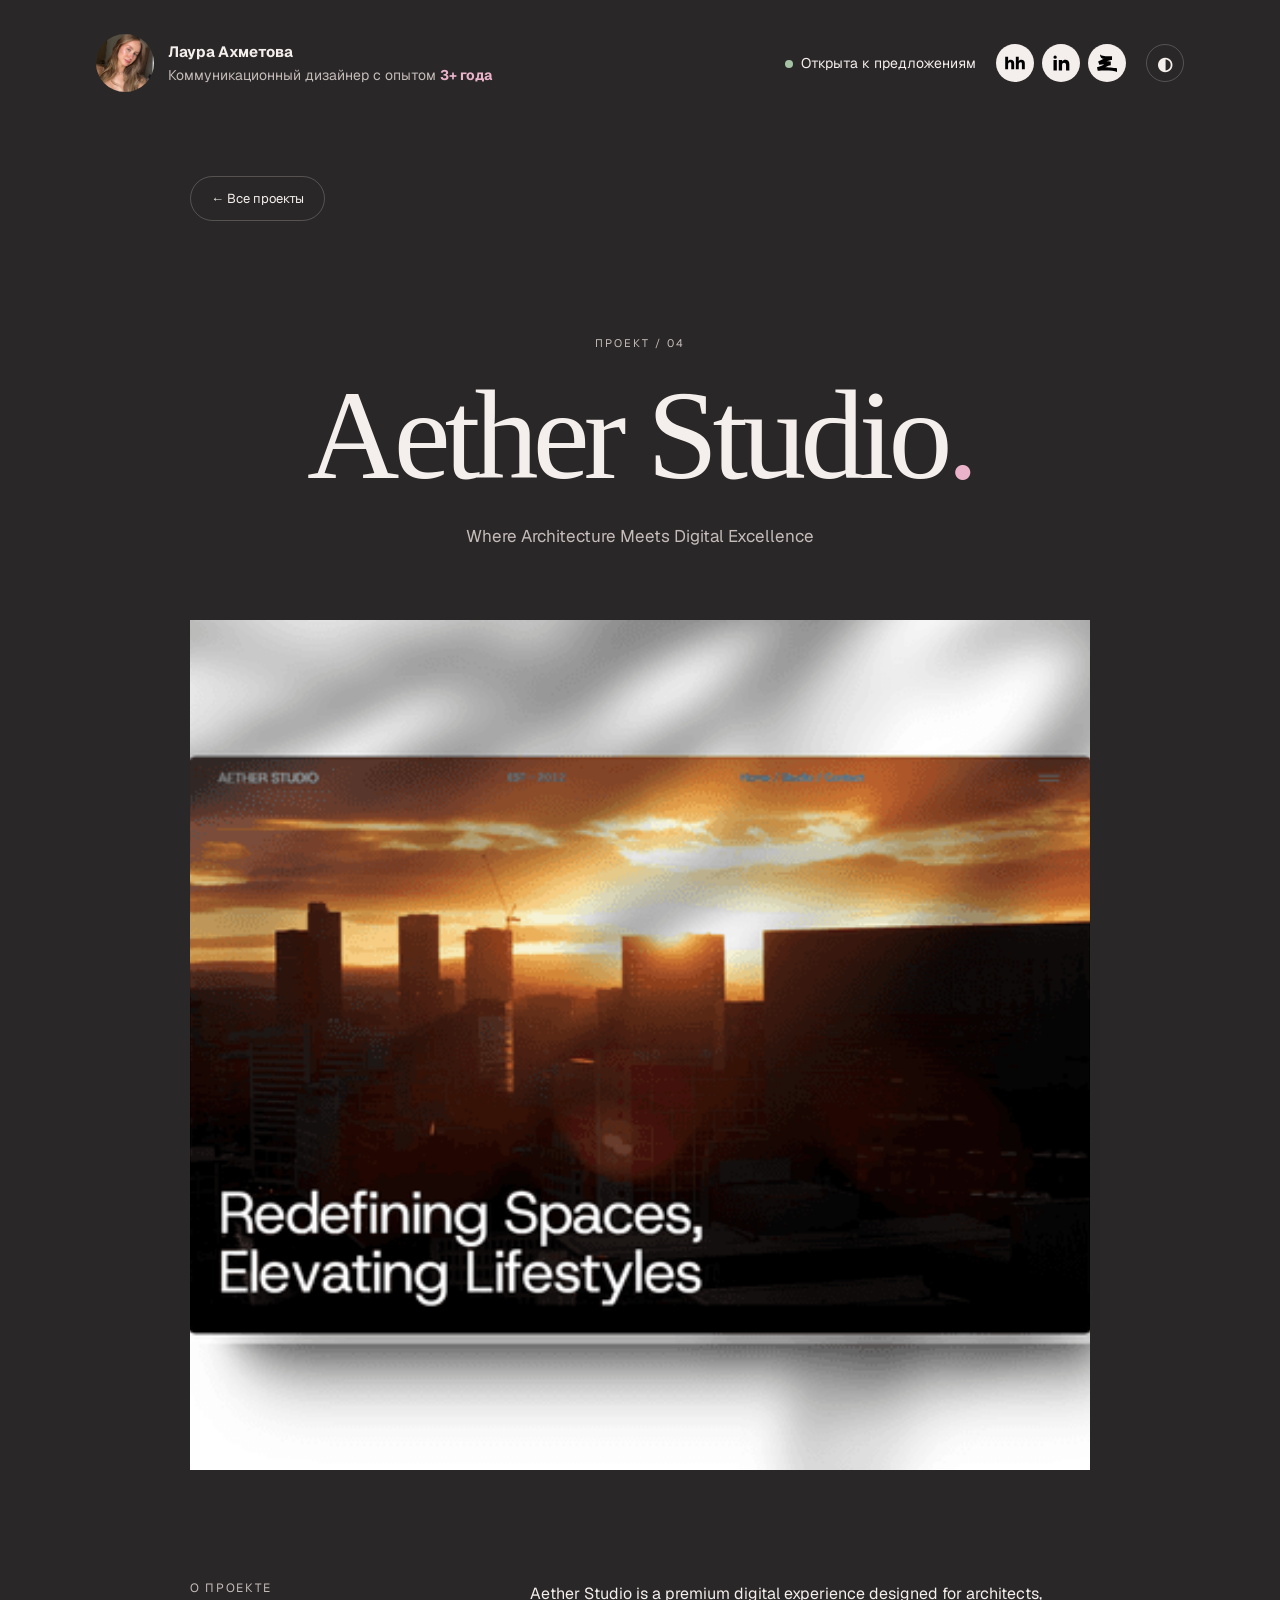
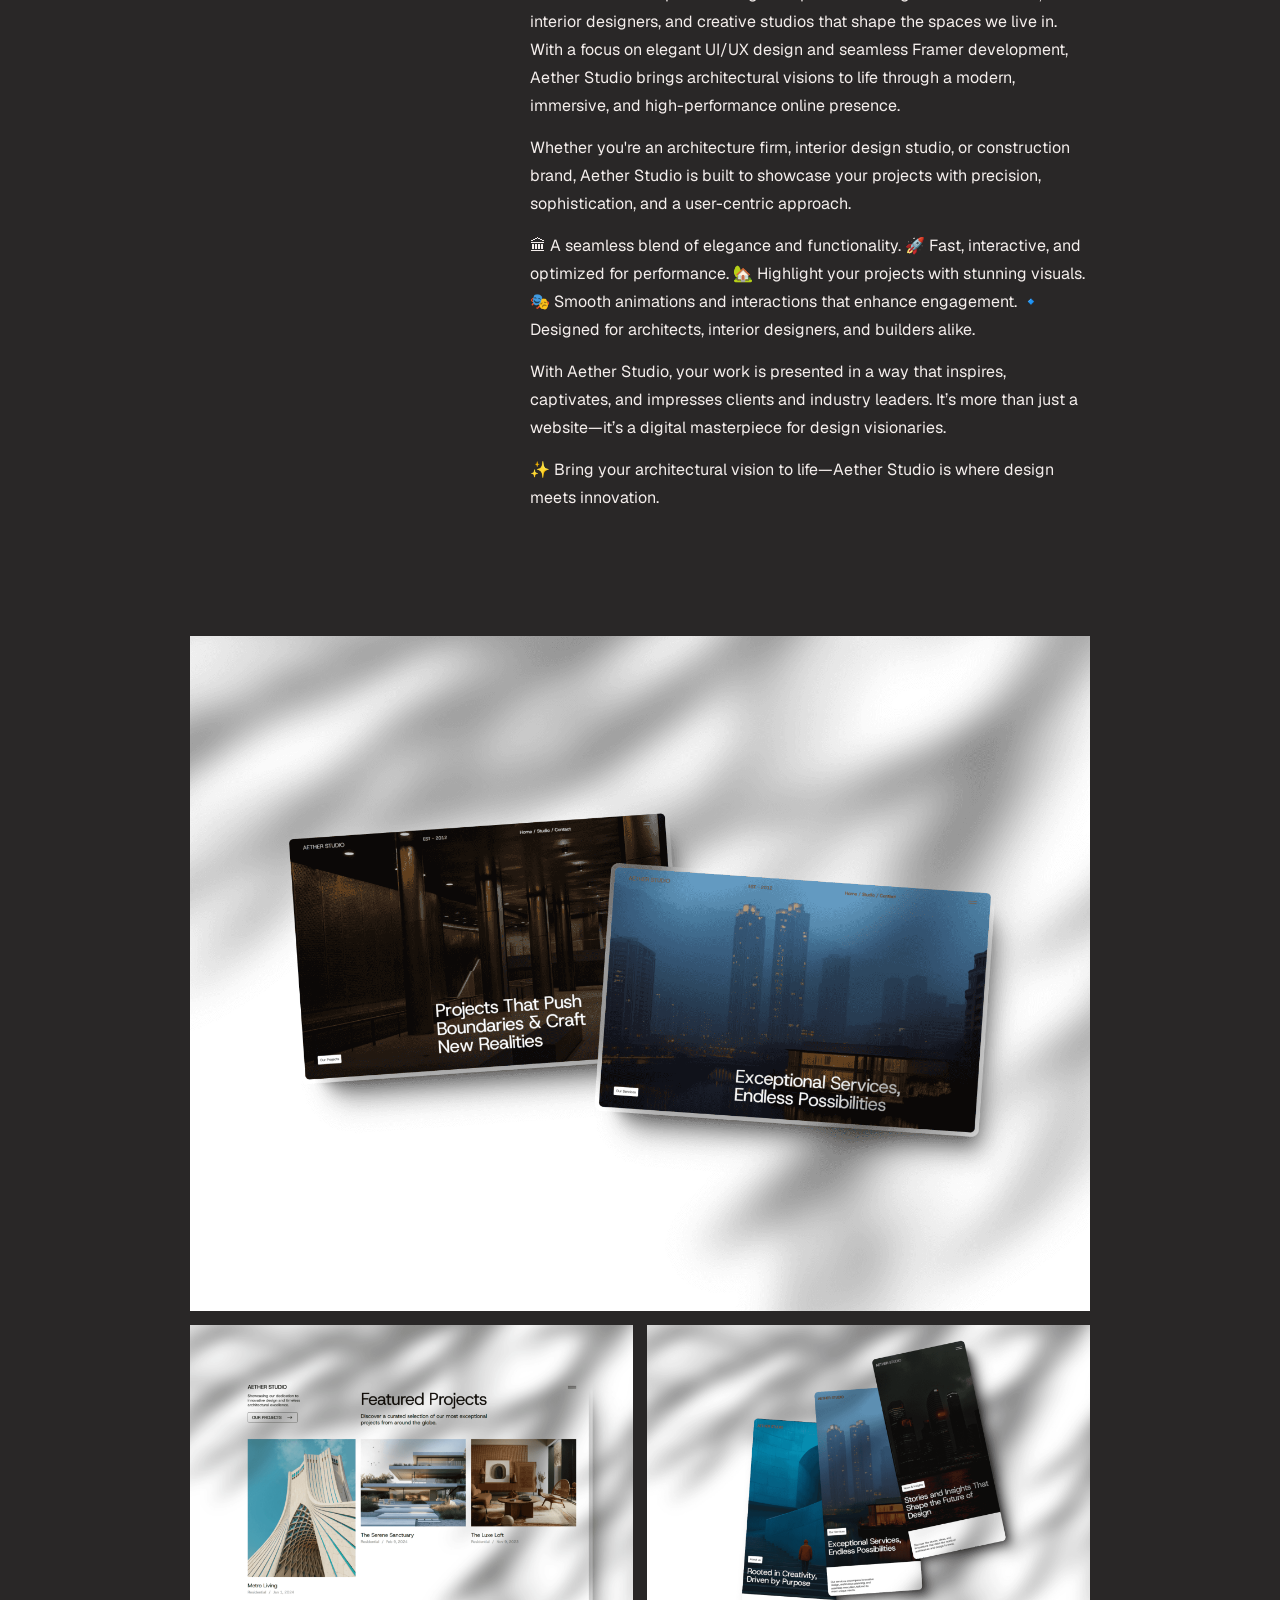
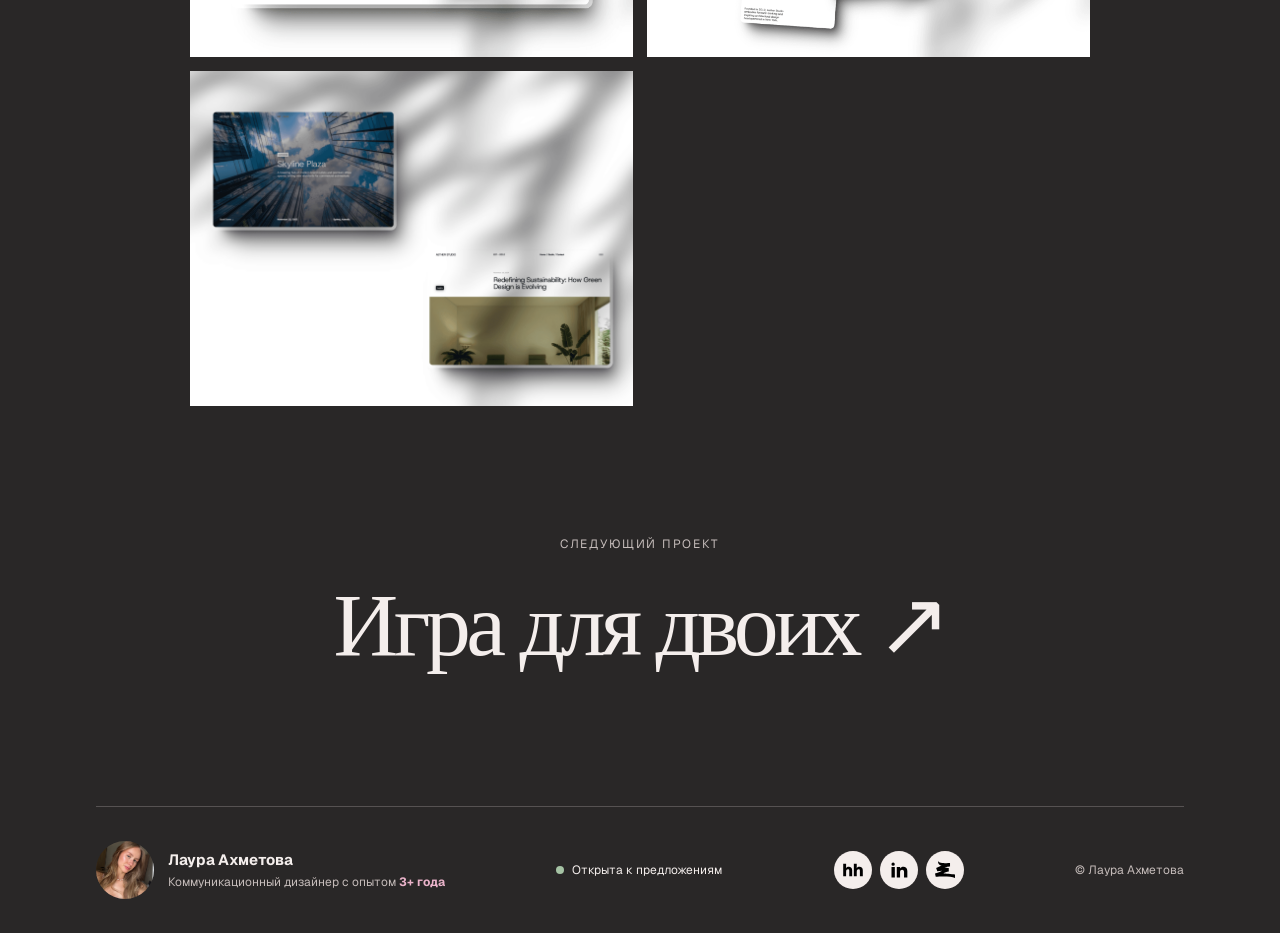
==== commit e3936d0a: "Make the work ribbon draggable and refine header and bow details" ====
--- a/project-details/aether-studio.html
+++ b/project-details/aether-studio.html
@@ -1 +1 @@
-<!doctype html><html lang="ru"><head><meta charset="utf-8"><meta name="viewport" content="width=device-width,initial-scale=1"><title>Aether Studio — Лаура Ахметова</title><link rel="stylesheet" href="../assets/site.css"><link rel="stylesheet" href="../assets/motion.css"><link rel="stylesheet" href="../assets/project.css"><script src="../assets/motion.js" defer></script><script src="../assets/site.js" defer></script><link rel="icon" type="image/svg+xml" href="../assets/icons/favicon.svg"><link rel="icon" type="image/png" sizes="32x32" href="../assets/icons/favicon-32.png"><link rel="icon" type="image/png" sizes="48x48" href="../assets/icons/favicon-48.png"><link rel="apple-touch-icon" sizes="180x180" href="../assets/icons/apple-touch-icon.png"></head><body data-theme="dark"><header class="site-header wrap"><a href="../index.html" aria-label="На главную"><div class="profile"><img src="../assets/img/Cu4nTh9SOAEUHch3rN5iS6zJhA-ade0e6e4.jpg" alt="Лаура Ахметова"><div class="profile-copy"><strong>Лаура Ахметова</strong><span>Коммуникационный дизайнер с опытом 3+ года</span></div></div></a><div class="header-right"><span class="status">Открыта к предложениям</span><div class="socials"><a href="https://hh.ru/applicant/profile/me?hhtmFrom=main" aria-label="hh.ru" target="_blank" rel="noopener"><img src="../assets/img/social-hh.svg" alt=""></a><a href="https://www.linkedin.com/in/laura-akhmetova-39777343a/" aria-label="LinkedIn" target="_blank" rel="noopener"><img src="../assets/img/social-linkedin.svg" alt=""></a><a href="https://setka.ru/users/019d343f-13d5-7e82-8718-7d80f2fd6895" aria-label="Сетка" target="_blank" rel="noopener"><img src="../assets/img/social-setka.svg" alt=""></a></div><button class="theme-toggle" id="theme-toggle" aria-label="Сменить цветовую тему" aria-pressed="false">◐</button></div></header><main class="detail wrap"><a class="back" href="../index.html#projects">← Все проекты</a><div class="detail-heading"><div class="eyebrow">Проект / 04</div><h1 class="detail-title">Aether Studio<span style="color:var(--pink)">.</span></h1><p>Where Architecture Meets Digital Excellence</p></div><img class="detail-cover" src="../assets/img/EVgp4FfBKeWyGi51Bui2IUDZsG0.png" alt="Aether Studio" width="1600" height="1200" decoding="async" loading="lazy" srcset="../assets/img/EVgp4FfBKeWyGi51Bui2IUDZsG0-512w.png 512w, ../assets/img/EVgp4FfBKeWyGi51Bui2IUDZsG0-1024w.png 1024w, ../assets/img/EVgp4FfBKeWyGi51Bui2IUDZsG0.png 1600w" sizes="(max-width: 700px) calc(100vw - 36px), (max-width: 1280px) calc(100vw - 80px), 1200px"><section class="detail-about"><div class="detail-label">О проекте</div><div><p>Aether Studio is a premium digital experience designed for architects, interior designers, and creative studios that shape the spaces we live in. With a focus on elegant UI/UX design and seamless Framer development, Aether Studio brings architectural visions to life through a modern, immersive, and high-performance online presence.</p><p>Whether you&#x27;re an architecture firm, interior design studio, or construction brand, Aether Studio is built to showcase your projects with precision, sophistication, and a user-centric approach.</p><p>🏛 A seamless blend of elegance and functionality. 🚀 Fast, interactive, and optimized for performance. 🏡 Highlight your projects with stunning visuals. 🎭 Smooth animations and interactions that enhance engagement. 🔹 Designed for architects, interior designers, and builders alike.</p><p>With Aether Studio, your work is presented in a way that inspires, captivates, and impresses clients and industry leaders. It’s more than just a website—it’s a digital masterpiece for design visionaries.</p><p>✨ Bring your architectural vision to life—Aether Studio is where design meets innovation.</p></div></section><div class="detail-gallery"><img src="../assets/img/2wIifx4QZtr3Qon18QBxcBrtBqg.png" alt="Aether Studio — макет" loading="lazy" width="1600" height="1200" decoding="async" srcset="../assets/img/2wIifx4QZtr3Qon18QBxcBrtBqg-512w.png 512w, ../assets/img/2wIifx4QZtr3Qon18QBxcBrtBqg-1024w.png 1024w, ../assets/img/2wIifx4QZtr3Qon18QBxcBrtBqg.png 1600w" sizes="(max-width: 700px) calc(100vw - 36px), (max-width: 1280px) calc(100vw - 80px), 1200px"><img src="../assets/img/6zYTwmdg5nbGTmCcfeeCbzKD3g.png" alt="Aether Studio — макет" loading="lazy" width="1600" height="1200" decoding="async" srcset="../assets/img/6zYTwmdg5nbGTmCcfeeCbzKD3g-512w.png 512w, ../assets/img/6zYTwmdg5nbGTmCcfeeCbzKD3g-1024w.png 1024w, ../assets/img/6zYTwmdg5nbGTmCcfeeCbzKD3g.png 1600w" sizes="(max-width: 700px) calc(100vw - 36px), (max-width: 1280px) calc(100vw - 80px), 1200px"><img src="../assets/img/TyEM7VchzTqgAtdJuvoCpthNs.png" alt="Aether Studio — макет" loading="lazy" width="1600" height="1200" decoding="async" srcset="../assets/img/TyEM7VchzTqgAtdJuvoCpthNs-512w.png 512w, ../assets/img/TyEM7VchzTqgAtdJuvoCpthNs-1024w.png 1024w, ../assets/img/TyEM7VchzTqgAtdJuvoCpthNs.png 1600w" sizes="(max-width: 700px) calc(100vw - 36px), (max-width: 1280px) calc(100vw - 80px), 1200px"><img src="../assets/img/jPEzl2WkyMJps5tJz4RfXQQbBBg.png" alt="Aether Studio — макет" loading="lazy" width="1800" height="1360" decoding="async" srcset="../assets/img/jPEzl2WkyMJps5tJz4RfXQQbBBg-512w.png 512w, ../assets/img/jPEzl2WkyMJps5tJz4RfXQQbBBg-1024w.png 1024w, ../assets/img/jPEzl2WkyMJps5tJz4RfXQQbBBg.png 1800w" sizes="(max-width: 700px) calc(100vw - 36px), (max-width: 1280px) calc(100vw - 80px), 1200px"></div><a class="next-project" href="igra-dlya-dvoih.html"><span>Следующий проект</span><strong>Игра для двоих ↗</strong></a></main><footer class="footer wrap"><div class="profile"><img src="../assets/img/Cu4nTh9SOAEUHch3rN5iS6zJhA-ade0e6e4.jpg" alt="Лаура Ахметова"><div class="profile-copy"><strong>Лаура Ахметова</strong><span>Коммуникационный дизайнер с опытом 3+ года</span></div></div><span class="status">Открыта к предложениям</span><div class="socials"><a href="https://hh.ru/applicant/profile/me?hhtmFrom=main" aria-label="hh.ru" target="_blank" rel="noopener"><img src="../assets/img/social-hh.svg" alt=""></a><a href="https://www.linkedin.com/in/laura-akhmetova-39777343a/" aria-label="LinkedIn" target="_blank" rel="noopener"><img src="../assets/img/social-linkedin.svg" alt=""></a><a href="https://setka.ru/users/019d343f-13d5-7e82-8718-7d80f2fd6895" aria-label="Сетка" target="_blank" rel="noopener"><img src="../assets/img/social-setka.svg" alt=""></a></div><small>© Лаура Ахметова</small></footer></body></html>+<!doctype html><html lang="ru"><head><meta charset="utf-8"><meta name="viewport" content="width=device-width,initial-scale=1"><title>Aether Studio — Лаура Ахметова</title><link rel="stylesheet" href="../assets/site.css?v=7"><link rel="stylesheet" href="../assets/motion.css"><link rel="stylesheet" href="../assets/project.css"><script src="../assets/motion.js" defer></script><script src="../assets/site.js" defer></script><link rel="icon" type="image/svg+xml" href="../assets/icons/favicon.svg"><link rel="icon" type="image/png" sizes="32x32" href="../assets/icons/favicon-32.png"><link rel="icon" type="image/png" sizes="48x48" href="../assets/icons/favicon-48.png"><link rel="apple-touch-icon" sizes="180x180" href="../assets/icons/apple-touch-icon.png"></head><body data-theme="dark"><header class="site-header wrap"><a href="../index.html" aria-label="На главную"><div class="profile"><img src="../assets/img/Cu4nTh9SOAEUHch3rN5iS6zJhA-ade0e6e4.jpg" alt="Лаура Ахметова"><div class="profile-copy"><strong>Лаура Ахметова</strong><span>Коммуникационный дизайнер с опытом <b class="profile-experience">3+ года</b></span></div></div></a><div class="header-right"><span class="status">Открыта к предложениям</span><div class="socials"><a href="https://hh.ru/applicant/profile/me?hhtmFrom=main" aria-label="hh.ru" target="_blank" rel="noopener"><img src="../assets/img/social-hh.svg?v=2" alt=""></a><a href="https://www.linkedin.com/in/laura-akhmetova-39777343a/" aria-label="LinkedIn" target="_blank" rel="noopener"><img src="../assets/img/social-linkedin.svg" alt=""></a><a href="https://setka.ru/users/019d343f-13d5-7e82-8718-7d80f2fd6895" aria-label="Сетка" target="_blank" rel="noopener"><img src="../assets/img/social-setka.svg" alt=""></a></div><button class="theme-toggle" id="theme-toggle" aria-label="Сменить цветовую тему" aria-pressed="false">◐</button></div></header><main class="detail wrap"><a class="back" href="../index.html#projects">← Все проекты</a><div class="detail-heading"><div class="eyebrow">Проект / 04</div><h1 class="detail-title">Aether Studio<span style="color:var(--pink)">.</span></h1><p>Where Architecture Meets Digital Excellence</p></div><img class="detail-cover" src="../assets/img/EVgp4FfBKeWyGi51Bui2IUDZsG0.png" alt="Aether Studio" width="1600" height="1200" decoding="async" loading="lazy" srcset="../assets/img/EVgp4FfBKeWyGi51Bui2IUDZsG0-512w.png 512w, ../assets/img/EVgp4FfBKeWyGi51Bui2IUDZsG0-1024w.png 1024w, ../assets/img/EVgp4FfBKeWyGi51Bui2IUDZsG0.png 1600w" sizes="(max-width: 700px) calc(100vw - 36px), (max-width: 1280px) calc(100vw - 80px), 1200px"><section class="detail-about"><div class="detail-label">О проекте</div><div><p>Aether Studio is a premium digital experience designed for architects, interior designers, and creative studios that shape the spaces we live in. With a focus on elegant UI/UX design and seamless Framer development, Aether Studio brings architectural visions to life through a modern, immersive, and high-performance online presence.</p><p>Whether you&#x27;re an architecture firm, interior design studio, or construction brand, Aether Studio is built to showcase your projects with precision, sophistication, and a user-centric approach.</p><p>🏛 A seamless blend of elegance and functionality. 🚀 Fast, interactive, and optimized for performance. 🏡 Highlight your projects with stunning visuals. 🎭 Smooth animations and interactions that enhance engagement. 🔹 Designed for architects, interior designers, and builders alike.</p><p>With Aether Studio, your work is presented in a way that inspires, captivates, and impresses clients and industry leaders. It’s more than just a website—it’s a digital masterpiece for design visionaries.</p><p>✨ Bring your architectural vision to life—Aether Studio is where design meets innovation.</p></div></section><div class="detail-gallery"><img src="../assets/img/2wIifx4QZtr3Qon18QBxcBrtBqg.png" alt="Aether Studio — макет" loading="lazy" width="1600" height="1200" decoding="async" srcset="../assets/img/2wIifx4QZtr3Qon18QBxcBrtBqg-512w.png 512w, ../assets/img/2wIifx4QZtr3Qon18QBxcBrtBqg-1024w.png 1024w, ../assets/img/2wIifx4QZtr3Qon18QBxcBrtBqg.png 1600w" sizes="(max-width: 700px) calc(100vw - 36px), (max-width: 1280px) calc(100vw - 80px), 1200px"><img src="../assets/img/6zYTwmdg5nbGTmCcfeeCbzKD3g.png" alt="Aether Studio — макет" loading="lazy" width="1600" height="1200" decoding="async" srcset="../assets/img/6zYTwmdg5nbGTmCcfeeCbzKD3g-512w.png 512w, ../assets/img/6zYTwmdg5nbGTmCcfeeCbzKD3g-1024w.png 1024w, ../assets/img/6zYTwmdg5nbGTmCcfeeCbzKD3g.png 1600w" sizes="(max-width: 700px) calc(100vw - 36px), (max-width: 1280px) calc(100vw - 80px), 1200px"><img src="../assets/img/TyEM7VchzTqgAtdJuvoCpthNs.png" alt="Aether Studio — макет" loading="lazy" width="1600" height="1200" decoding="async" srcset="../assets/img/TyEM7VchzTqgAtdJuvoCpthNs-512w.png 512w, ../assets/img/TyEM7VchzTqgAtdJuvoCpthNs-1024w.png 1024w, ../assets/img/TyEM7VchzTqgAtdJuvoCpthNs.png 1600w" sizes="(max-width: 700px) calc(100vw - 36px), (max-width: 1280px) calc(100vw - 80px), 1200px"><img src="../assets/img/jPEzl2WkyMJps5tJz4RfXQQbBBg.png" alt="Aether Studio — макет" loading="lazy" width="1800" height="1360" decoding="async" srcset="../assets/img/jPEzl2WkyMJps5tJz4RfXQQbBBg-512w.png 512w, ../assets/img/jPEzl2WkyMJps5tJz4RfXQQbBBg-1024w.png 1024w, ../assets/img/jPEzl2WkyMJps5tJz4RfXQQbBBg.png 1800w" sizes="(max-width: 700px) calc(100vw - 36px), (max-width: 1280px) calc(100vw - 80px), 1200px"></div><a class="next-project" href="igra-dlya-dvoih.html"><span>Следующий проект</span><strong>Игра для двоих ↗</strong></a></main><footer class="footer wrap"><div class="profile"><img src="../assets/img/Cu4nTh9SOAEUHch3rN5iS6zJhA-ade0e6e4.jpg" alt="Лаура Ахметова"><div class="profile-copy"><strong>Лаура Ахметова</strong><span>Коммуникационный дизайнер с опытом <b class="profile-experience">3+ года</b></span></div></div><span class="status">Открыта к предложениям</span><div class="socials"><a href="https://hh.ru/applicant/profile/me?hhtmFrom=main" aria-label="hh.ru" target="_blank" rel="noopener"><img src="../assets/img/social-hh.svg?v=2" alt=""></a><a href="https://www.linkedin.com/in/laura-akhmetova-39777343a/" aria-label="LinkedIn" target="_blank" rel="noopener"><img src="../assets/img/social-linkedin.svg" alt=""></a><a href="https://setka.ru/users/019d343f-13d5-7e82-8718-7d80f2fd6895" aria-label="Сетка" target="_blank" rel="noopener"><img src="../assets/img/social-setka.svg" alt=""></a></div><small>© Лаура Ахметова</small></footer></body></html>
--- a/assets/site.css
+++ b/assets/site.css
@@ -8,15 +8,15 @@
 a:focus-visible,button:focus-visible{outline:3px solid #eab3ca;outline-offset:5px}
 .wrap{width:min(900px,calc(100% - 80px));margin-inline:auto}
 .site-header{width:min(1200px,85%);max-width:none;display:flex;align-items:center;justify-content:space-between;gap:24px;padding:34px 0}
-.profile{display:flex;align-items:center;gap:14px}.profile img{width:58px;height:58px;object-fit:cover;border-radius:50%}.profile-copy strong,.profile-copy span{display:block}.profile-copy strong{font-size:15px}.profile-copy span{font-size:12px;color:var(--muted);margin-top:5px}
-.header-right{display:flex;align-items:center;gap:20px}.status{font-size:12px;white-space:nowrap}.status:before{content:'';display:inline-block;width:8px;height:8px;background:#a5c3a4;border-radius:50%;margin-right:8px}body[data-theme="pink"] .status:before{background:#39764b}
+.profile{display:flex;align-items:center;gap:14px}.profile img{flex-shrink:0;width:58px;height:58px;object-fit:cover;border-radius:50%}.profile-copy strong,.profile-copy span{display:block}.profile-copy strong{font-size:15px}.profile-copy span{font-size:12px;color:var(--muted);margin-top:5px}
+.site-header .profile-copy span{font-size:14px}.profile-experience{color:var(--pink);font-weight:600;white-space:nowrap}
+.header-right{display:flex;align-items:center;gap:20px}.status{font-size:12px;white-space:nowrap}.site-header .status{font-size:14px}.status:before{content:'';display:inline-block;width:8px;height:8px;background:#a5c3a4;border-radius:50%;margin-right:8px}body[data-theme="pink"] .status:before{background:#39764b}
 .socials{display:flex;gap:8px}.socials a,.theme-toggle{height:38px;min-width:38px;border:1px solid var(--line);border-radius:50%;display:grid;place-items:center;font-size:12px;font-weight:700}.socials a{background:#f4eeec}.socials img{width:20px;height:20px;object-fit:contain}.theme-toggle{background:transparent;color:inherit;font-size:18px}
-.section-nav{width:min(1200px,85%);max-width:none;display:flex;justify-content:flex-end;gap:26px;border-top:1px solid var(--line);padding-top:14px;font-size:12px;color:var(--muted)}.section-nav a:hover,.motion-link:hover{color:var(--ink)}
-.hero{position:relative;overflow:hidden;text-align:center;padding:44px 20px 75px}.hero-inner{position:relative;z-index:1;max-width:755px;margin:auto}.eyebrow{font-size:11px;letter-spacing:.18em;text-transform:uppercase;color:var(--muted)}
-.hero h1,.section-title,.contact h2,.detail-title{font-family:Georgia,'Times New Roman',serif;font-weight:400;letter-spacing:-.045em}.hero h1{font-size:clamp(48px,5vw,56px);line-height:1.05;margin:0 auto 24px}.hero h1 em{color:var(--pink);font-weight:400}.hero-description{font-size:16px;line-height:1.6;color:var(--muted);max-width:670px;margin:0 auto}.hero-actions{display:flex;justify-content:center;flex-wrap:wrap;gap:10px;margin-top:30px}.motion-link{display:inline-block;margin-top:22px;font-size:12px;color:var(--muted);text-decoration:underline;text-underline-offset:4px}
+.section-nav{width:min(1200px,85%);max-width:none;display:flex;justify-content:flex-end;gap:26px;border-top:1px solid var(--line);padding-top:14px;font-size:14px;color:var(--muted)}.section-nav a:hover,.motion-link:hover{color:var(--ink)}
+.hero{position:relative;overflow:hidden;text-align:center;padding:44px 20px 75px}.hero-inner{position:relative;z-index:1;max-width:800px;margin:auto}.eyebrow{font-size:11px;letter-spacing:.18em;text-transform:uppercase;color:var(--muted)}
+.hero h1,.section-title,.contact h2,.detail-title{font-family:Georgia,'Times New Roman',serif;font-weight:400;letter-spacing:-.045em}.hero h1{font-size:clamp(48px,5vw,56px);line-height:1.05;margin:0 auto 24px}.hero-title-lead{display:block}.hero h1 em{color:var(--pink);font-weight:400}.hero-description{font-size:16px;line-height:1.6;color:var(--muted);max-width:670px;margin:0 auto}.hero-actions{display:flex;justify-content:center;flex-wrap:wrap;gap:10px;margin-top:30px}.motion-link{display:inline-block;margin-top:22px;font-size:12px;color:var(--muted);text-decoration:underline;text-underline-offset:4px}
 .button{border:1px solid var(--line);border-radius:100px;padding:15px 23px;font-size:13px;display:inline-flex;align-items:center;justify-content:center;gap:22px;min-height:50px;transition:background .3s,color .3s}.button.primary{background:var(--pink);border-color:var(--pink);color:#292727}.button:hover{background:var(--paper);color:var(--dark)}body[data-theme="pink"] .button.primary{background:#fff9f7;border-color:#fff9f7;color:#292727}
 .hero-bow-left,.hero-bow-right{position:absolute;width:clamp(150px,20vw,280px);height:clamp(150px,20vw,280px);top:35%;pointer-events:none}.hero-bow-left{left:-7%;transform:rotate(-23deg)}.hero-bow-right{right:-7%;transform:rotate(22deg)}
-.strip-shell.is-paused .strip-track,.strip-shell.is-out-of-view .strip-track{animation-play-state:paused}
 .section{padding:100px 0 0}.section-head{display:flex;align-items:end;justify-content:space-between;gap:30px;margin-bottom:40px}.section-title{font-size:44px;line-height:1.05;margin:0}.section-note{font-size:12px;letter-spacing:.12em;text-transform:uppercase;color:var(--muted)}
 #projects{width:min(1200px,calc(100% - 80px))}.project-list{display:grid;grid-template-columns:repeat(12,minmax(0,1fr));gap:20px}.project-card{display:block;position:relative;width:100%;min-width:0;min-height:0;aspect-ratio:4/3;overflow:hidden;border-radius:30px;background:#4c4647}.project-card:nth-child(1){grid-column:span 8;grid-row:span 2;aspect-ratio:auto}.project-card:nth-child(2),.project-card:nth-child(3){grid-column:span 4}.project-card:nth-child(4),.project-card:nth-child(5){grid-column:span 6}.project-image{position:absolute;inset:0;width:100%;height:100%;object-fit:cover}.project-caption{position:absolute;z-index:3;left:22px;right:22px;bottom:22px;display:flex;align-items:center;gap:16px;padding:13px 18px;border-radius:100px;background:#f4eeec;color:#292727;transition:transform .4s ease,opacity .4s ease}.project-logo{flex:none;width:42px;height:42px;object-fit:cover;border-radius:50%;background:#fff}.project-title{font-size:19px;font-weight:600}.project-subtitle{font-size:13px;color:#655e60;margin-top:4px}.project-arrow{margin-left:auto;font-size:24px;flex:none}.project-caption>div{min-width:0}.project-card:nth-child(2) .project-subtitle,.project-card:nth-child(3) .project-subtitle{white-space:nowrap;overflow:hidden;text-overflow:ellipsis}
 @media(hover:hover) and (pointer:fine){.project-caption{transform:translateY(calc(100% + 30px));opacity:0}.project-card:hover .project-caption,.project-card:focus-visible .project-caption{transform:translateY(0);opacity:1}}
@@ -26,7 +26,7 @@
 .contact{text-align:center;padding:110px 20px 90px}.contact h2{font-size:clamp(48px,6vw,72px);line-height:1;margin:20px 0 35px}.footer{width:min(1200px,85%);max-width:none;border-top:1px solid var(--line);padding:34px 0;display:flex;align-items:center;justify-content:space-between;gap:20px}.footer small{font-size:12px;color:var(--muted)}
 @media(min-width:701px) and (max-width:1000px){.project-list{grid-template-columns:repeat(2,minmax(0,1fr))}.project-card:nth-child(1){grid-column:1/-1;grid-row:auto;aspect-ratio:4/3}.project-card:nth-child(n+2){grid-column:span 1}}
 @media(min-width:701px) and (max-width:1100px){.site-header,.section-nav,.footer{width:calc(100% - 80px)}.hero{padding-top:44px}.hero-bow-left{top:0;left:-65px;width:90px;height:90px;opacity:.75;transform:rotate(-12deg)}.hero-bow-right{display:none}}
-@media(max-width:700px){.wrap,.site-header,.section-nav,.footer{width:calc(100% - 36px)}.site-header{display:grid;grid-template-columns:1fr;gap:16px;padding:22px 0;align-items:flex-start}.profile img{width:48px;height:48px}.profile-copy span{max-width:180px;line-height:1.3}.header-right{display:flex;justify-content:space-between;width:100%;gap:10px}.header-right .socials{margin-left:auto}.status{font-size:10px}.section-nav{justify-content:flex-start;gap:24px}.hero{padding:30px 18px 60px}.hero h1{font-size:clamp(36px,9.5vw,48px)}.hero-description{font-size:15px}.hero-bow-left{top:8px;left:-46px;width:100px;height:100px;opacity:.7}.hero-bow-right{display:none}.hero-actions{flex-direction:column;align-items:stretch;max-width:340px;margin-left:auto;margin-right:auto}.section{padding-top:64px}.section-head{align-items:start;flex-direction:column;gap:15px;margin-bottom:28px}.section-title{font-size:32px}#projects{width:calc(100% - 36px)}.project-list{grid-template-columns:1fr;gap:18px}.project-card,.project-card:nth-child(1){grid-column:1;grid-row:auto;aspect-ratio:4/3;border-radius:24px}.project-card:nth-child(n+2){grid-column:1}.project-caption{left:12px;right:12px;bottom:12px;gap:10px;padding:10px 13px;transform:none;opacity:1}.project-caption>div{min-width:0}.project-title{font-size:15px}.project-subtitle{font-size:11px;white-space:nowrap;overflow:hidden;text-overflow:ellipsis}.project-logo{width:34px;height:34px}.project-arrow{font-size:20px}.motion-grid{grid-template-columns:1fr}.experience{grid-template-columns:1fr;gap:15px}.experience{padding:30px 0}.experience h3{font-size:27px}.about-copy{font-size:24px}.skills{grid-template-columns:1fr}.contact{padding:80px 18px 70px}.contact h2{font-size:40px}.footer{padding:22px 0;align-items:flex-start;flex-direction:column}}
+@media(max-width:700px){.wrap,.site-header,.section-nav,.footer{width:calc(100% - 36px)}.site-header{display:grid;grid-template-columns:minmax(0,1fr);gap:16px;padding:22px 0;align-items:flex-start}.profile img{width:48px;height:48px}.profile-copy span{max-width:240px;line-height:1.3}.site-header .profile-copy span{font-size:13px}.header-right{display:flex;justify-content:space-between;width:100%;gap:6px}.header-right .socials{margin-left:auto}.status{font-size:10px}.site-header .status{display:flex;align-items:center;font-size:12px;line-height:1.3;white-space:normal}.site-header .status:before{flex-shrink:0}.section-nav{justify-content:flex-start;gap:24px}.hero{padding:30px 18px 60px}.hero h1{font-size:clamp(36px,9.5vw,48px)}.hero-description{font-size:15px}.hero-bow-left{top:8px;left:-46px;width:100px;height:100px;opacity:.7}.hero-bow-right{display:none}.hero-actions{flex-direction:column;align-items:stretch;max-width:340px;margin-left:auto;margin-right:auto}.section{padding-top:64px}.section-head{align-items:start;flex-direction:column;gap:15px;margin-bottom:28px}.section-title{font-size:32px}#projects{width:calc(100% - 36px)}.project-list{grid-template-columns:1fr;gap:18px}.project-card,.project-card:nth-child(1){grid-column:1;grid-row:auto;aspect-ratio:4/3;border-radius:24px}.project-card:nth-child(n+2){grid-column:1}.project-caption{left:12px;right:12px;bottom:12px;gap:10px;padding:10px 13px;transform:none;opacity:1}.project-caption>div{min-width:0}.project-title{font-size:15px}.project-subtitle{font-size:11px;white-space:nowrap;overflow:hidden;text-overflow:ellipsis}.project-logo{width:34px;height:34px}.project-arrow{font-size:20px}.motion-grid{grid-template-columns:1fr}.experience{grid-template-columns:1fr;gap:15px}.experience{padding:30px 0}.experience h3{font-size:27px}.about-copy{font-size:24px}.skills{grid-template-columns:1fr}.contact{padding:80px 18px 70px}.contact h2{font-size:40px}.footer{padding:22px 0;align-items:flex-start;flex-direction:column}}
 @media(prefers-reduced-motion:reduce){html{scroll-behavior:auto}*,*:before,*:after{animation-duration:.01ms!important;animation-iteration-count:1!important;transition-duration:.01ms!important}}
 #about .about-copy{font-size:clamp(20px,1.85vw,23px)}
 #about .about-results p{margin:0;padding:18px 0;border-top:1px solid rgba(234,179,202,.35)}
@@ -34,3 +34,27 @@
 #about .about-results strong{color:var(--pink);font-weight:600}
 body[data-theme="pink"] #about .about-results p{border-color:rgba(106,48,75,.24)}
 @media(max-width:700px){#about .about-copy{font-size:20px}}
+
+.project-card--game {
+  background: linear-gradient(115deg, #7f1927, #4b0a15);
+}
+.project-card--game .project-image {
+  object-fit: contain;
+}
+
+@media (max-width: 700px) {
+  .project-list .project-card--game {
+    aspect-ratio: auto;
+    padding-bottom: 74px;
+  }
+  .project-card--game .project-image {
+    height: auto;
+    aspect-ratio: 1;
+  }
+  .project-card--game .project-image:not(.project-image-alt) {
+    position: relative;
+  }
+  .project-list .project-card--game:is(:hover, :focus-visible) .project-image {
+    transform: none;
+  }
+}
--- a/assets/motion.css
+++ b/assets/motion.css
@@ -70,21 +70,18 @@
 
 /* A solid field expands across each image while its caption remains above. */
 .project-card { position: relative; }
-.project-wipe { --wipe-color: #eab3ca; --wipe-ink: #593c4d; position: absolute; z-index: 2; inset: 0; overflow: hidden; border-radius: inherit; background: var(--wipe-color); clip-path: circle(0% at var(--wipe-x, 50%) var(--wipe-y, 100%)); transition: clip-path .6s cubic-bezier(.65,0,.2,1); pointer-events: none; }
+.project-wipe { --wipe-color: #eab3ca; --wipe-ink: #8c4967; position: absolute; z-index: 2; inset: 0; display: grid; place-items: center; overflow: hidden; border-radius: inherit; background: var(--wipe-color); clip-path: circle(0% at var(--wipe-x, 50%) var(--wipe-y, 100%)); transition: clip-path .6s cubic-bezier(.65,0,.2,1); pointer-events: none; }
 .project-card:nth-child(3n + 2) .project-wipe { --wipe-color: #ae8d9f; --wipe-ink: #fff9f5; }
 .project-card:nth-child(3n + 3) .project-wipe { --wipe-color: #aebbad; --wipe-ink: #35483c; }
 .project-card.is-wipe-covering .project-wipe { clip-path: circle(150% at var(--wipe-x, 50%) var(--wipe-y, 100%)); transition-duration: .7s; }
 .project-image-alt { z-index: 1; opacity: 0; pointer-events: none; }
 .project-card.show-project-alt .project-image-alt { opacity: 1; }
-.project-wipe-bow { position: absolute; display: block; aspect-ratio: 1; transition: transform .6s cubic-bezier(.2,.8,.2,1); }
-.project-wipe-bow-main { width: clamp(180px, 53%, 440px); left: 22%; top: -4%; transform: translate(var(--wipe-dx, 0px), var(--wipe-dy, 0px)) rotate(-14deg); --bow-color: transparent; --bow-line: var(--wipe-ink); }
-.project-wipe-bow-small { width: clamp(90px, 26%, 190px); left: 4%; bottom: 1%; transform: translate(calc(0px - var(--wipe-dx, 0px)), calc(0px - var(--wipe-dy, 0px))) rotate(23deg); --bow-color: var(--wipe-ink); --bow-line: var(--wipe-ink); }
-.project-wipe-bow-accent { width: clamp(76px, 19%, 150px); right: 4%; top: 5%; transform: translate(var(--wipe-dx, 0px), var(--wipe-dy, 0px)) rotate(22deg); --bow-color: var(--wipe-ink); --bow-line: var(--wipe-ink); }
+.project-wipe-bow { display: block; width: clamp(68px, 17%, 112px); color: var(--wipe-ink); }
 .project-image { transition: transform .75s cubic-bezier(.2,.8,.2,1); }
 @media (hover: hover) and (pointer: fine) { .project-card:hover .project-image { transform: scale(1.035); } }
 .project-card:focus-visible .project-image { transform: scale(1.035); }
 @media (prefers-reduced-motion: reduce) {
-  .bow-button-art .bow-art, .project-wipe, .project-wipe-bow, .project-image { transition: none !important; }
+  .bow-button-art .bow-art, .project-wipe, .project-image { transition: none !important; }
 }
 
 /* Content remains visible unless the observer is ready to reveal it. */
